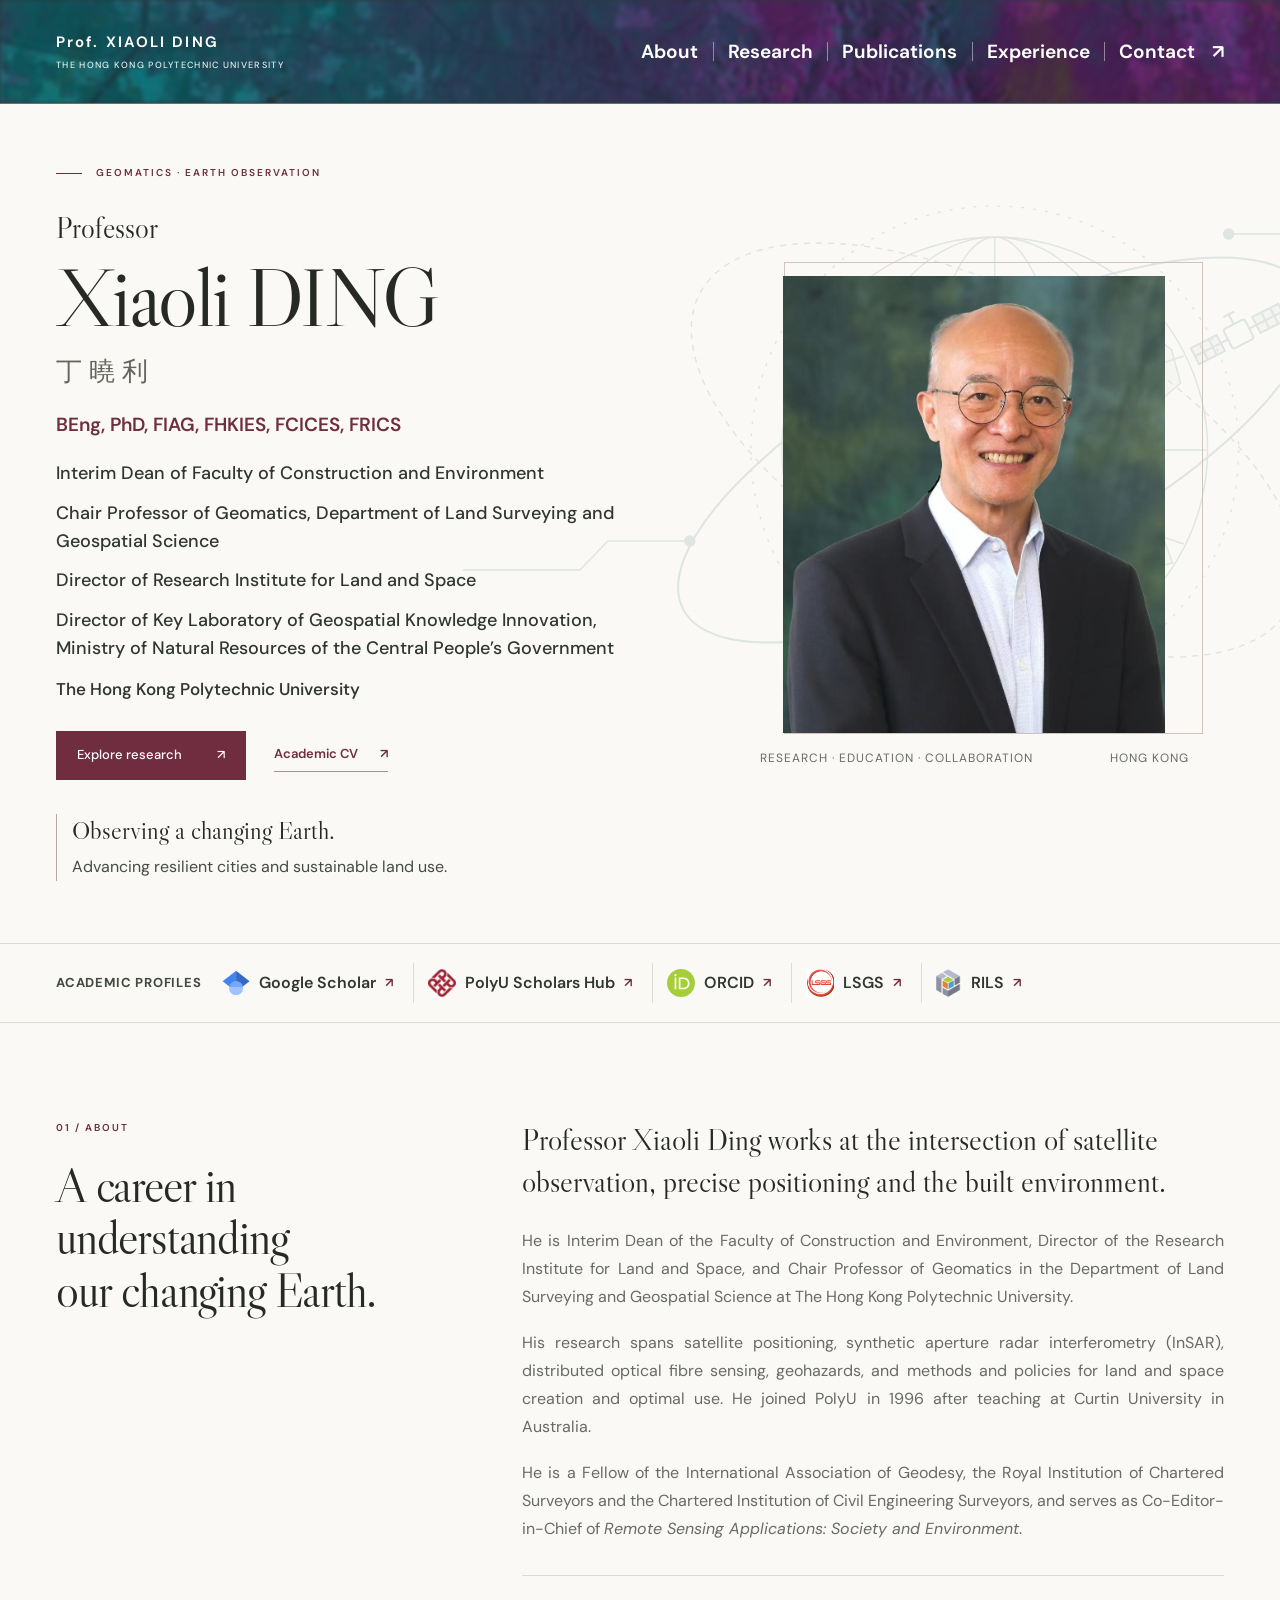
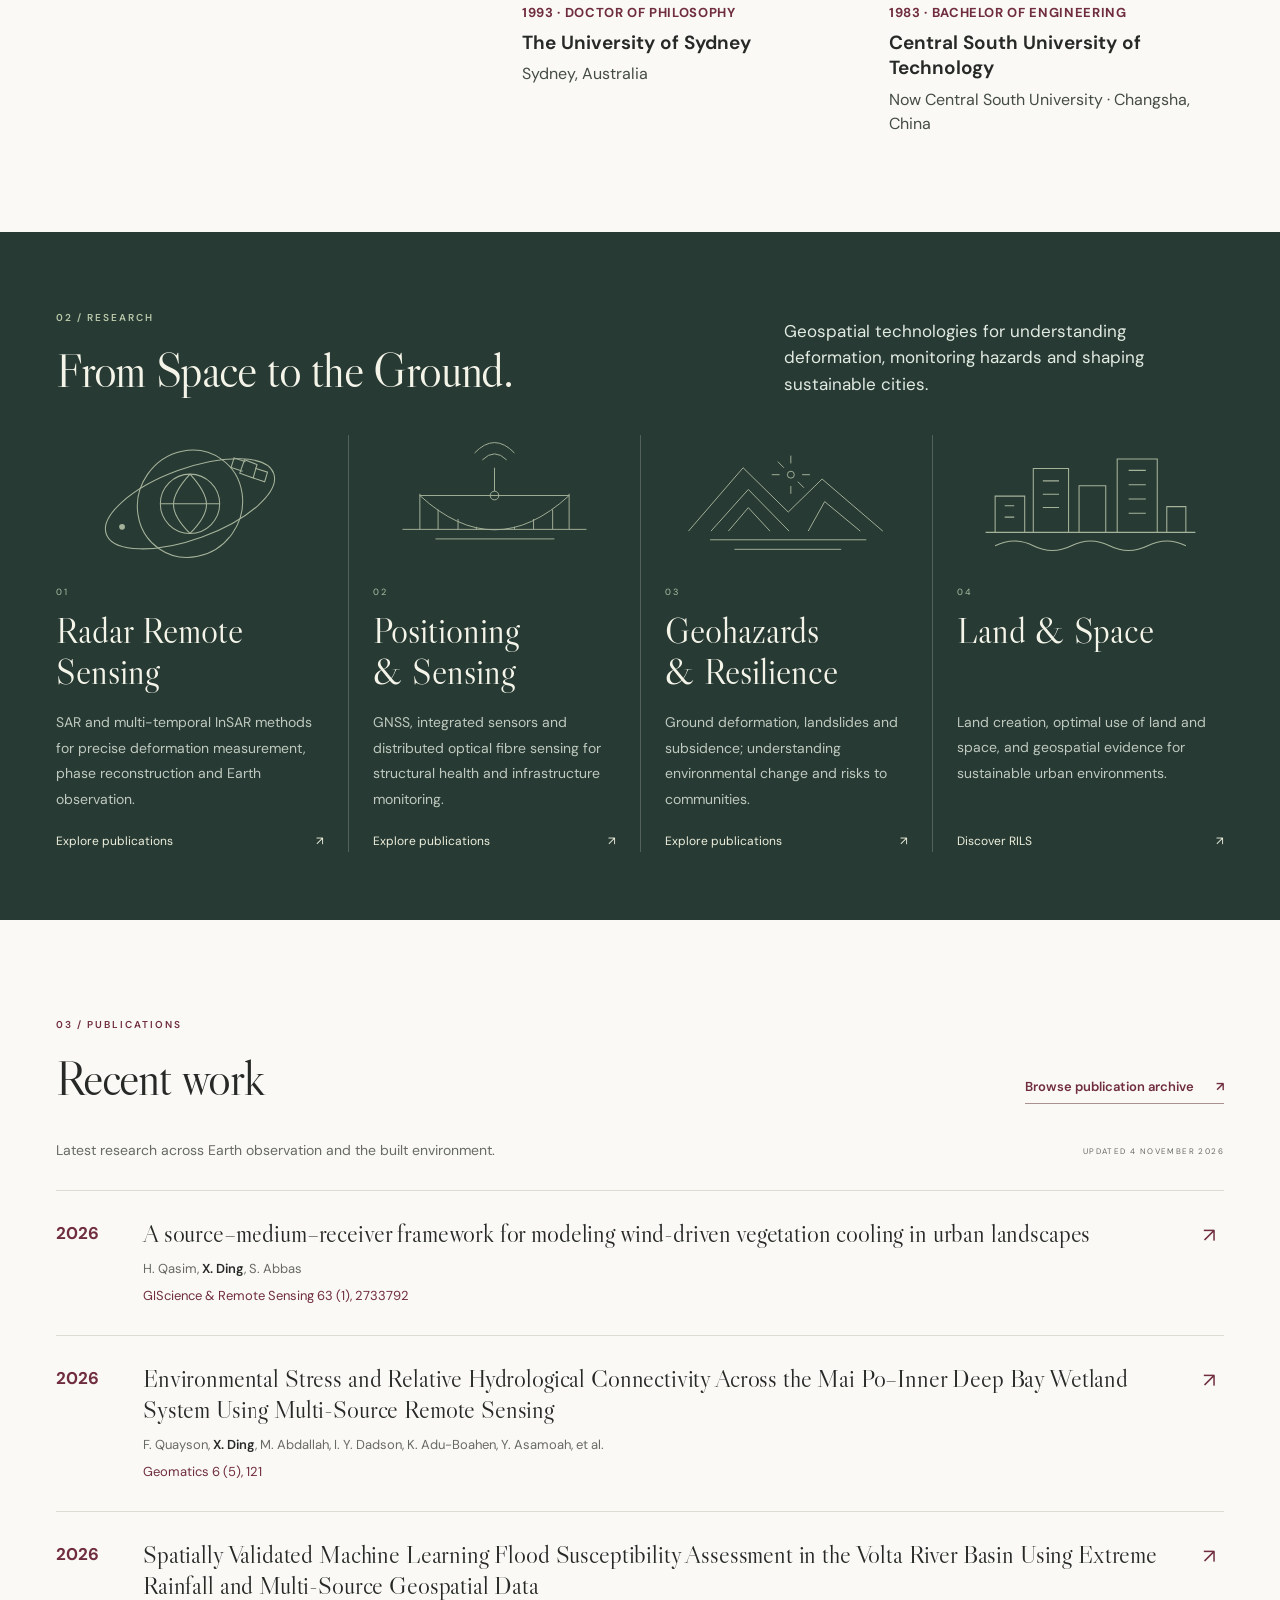
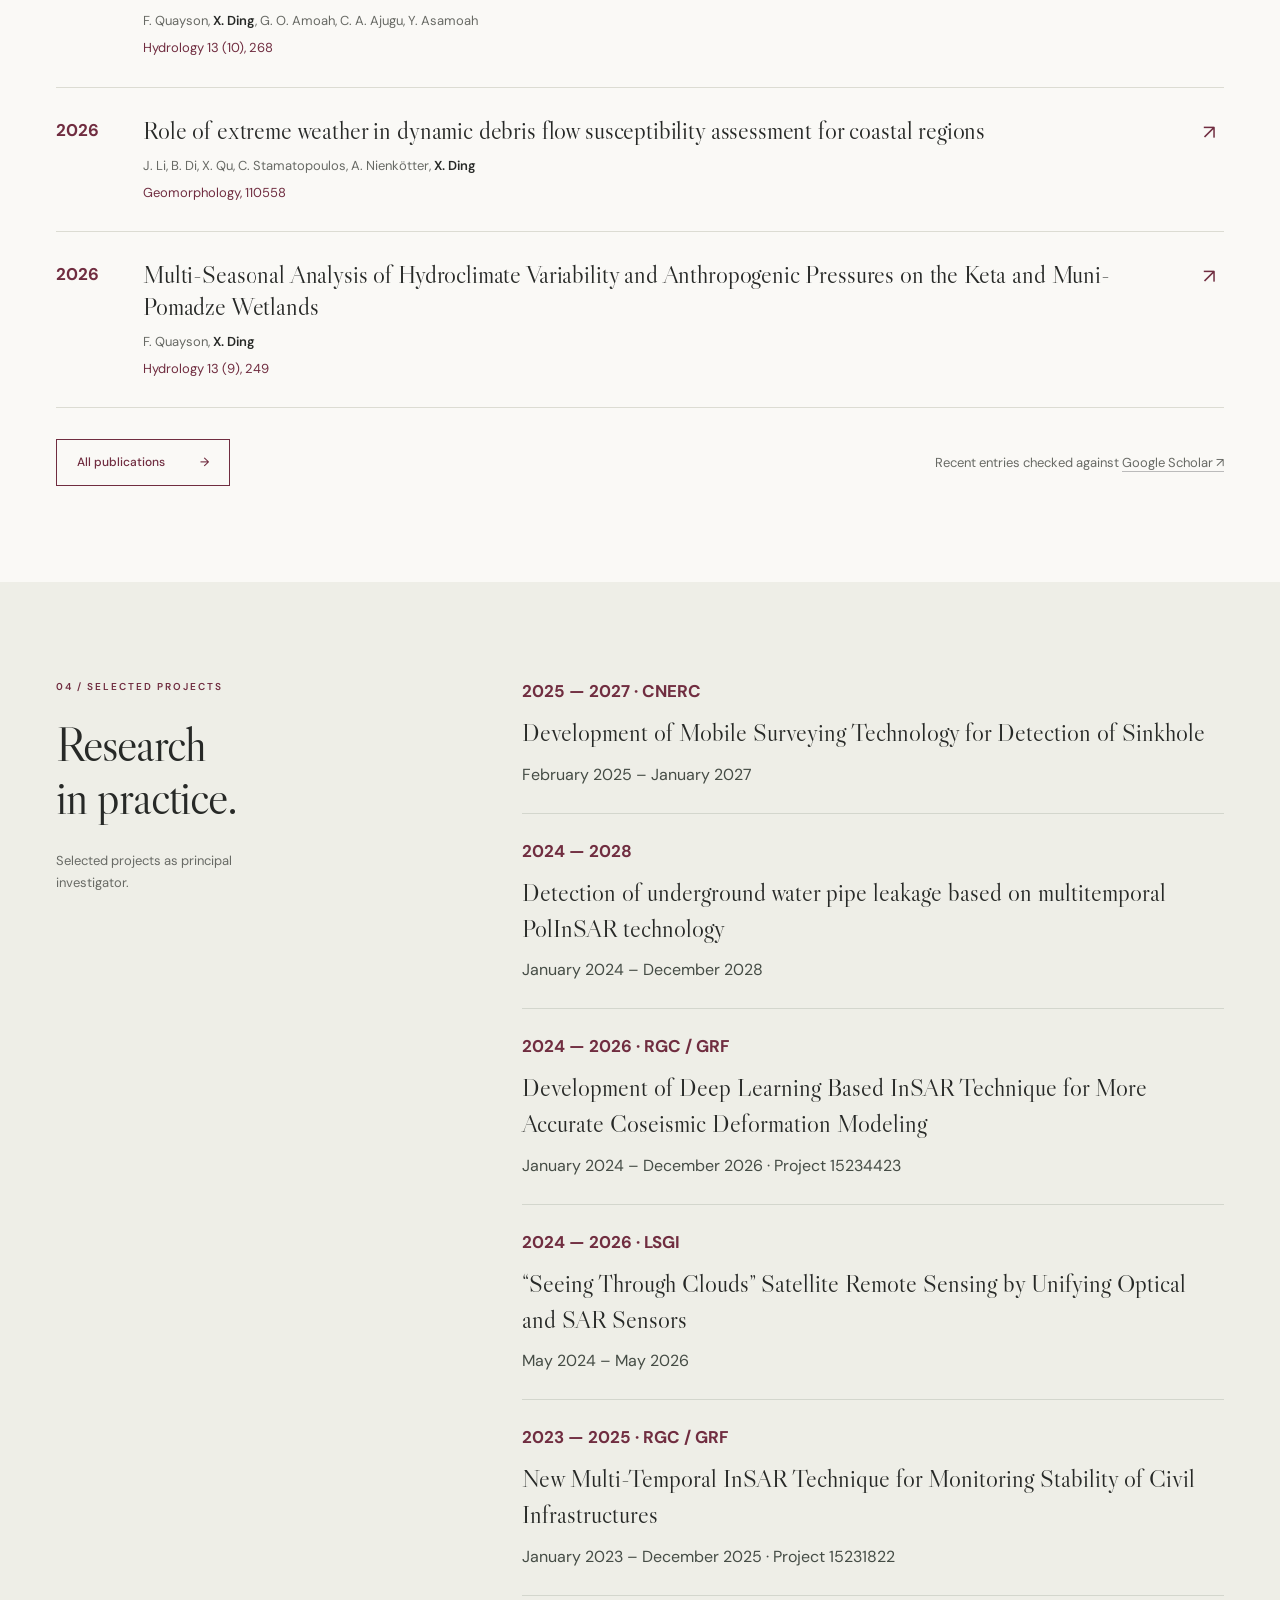
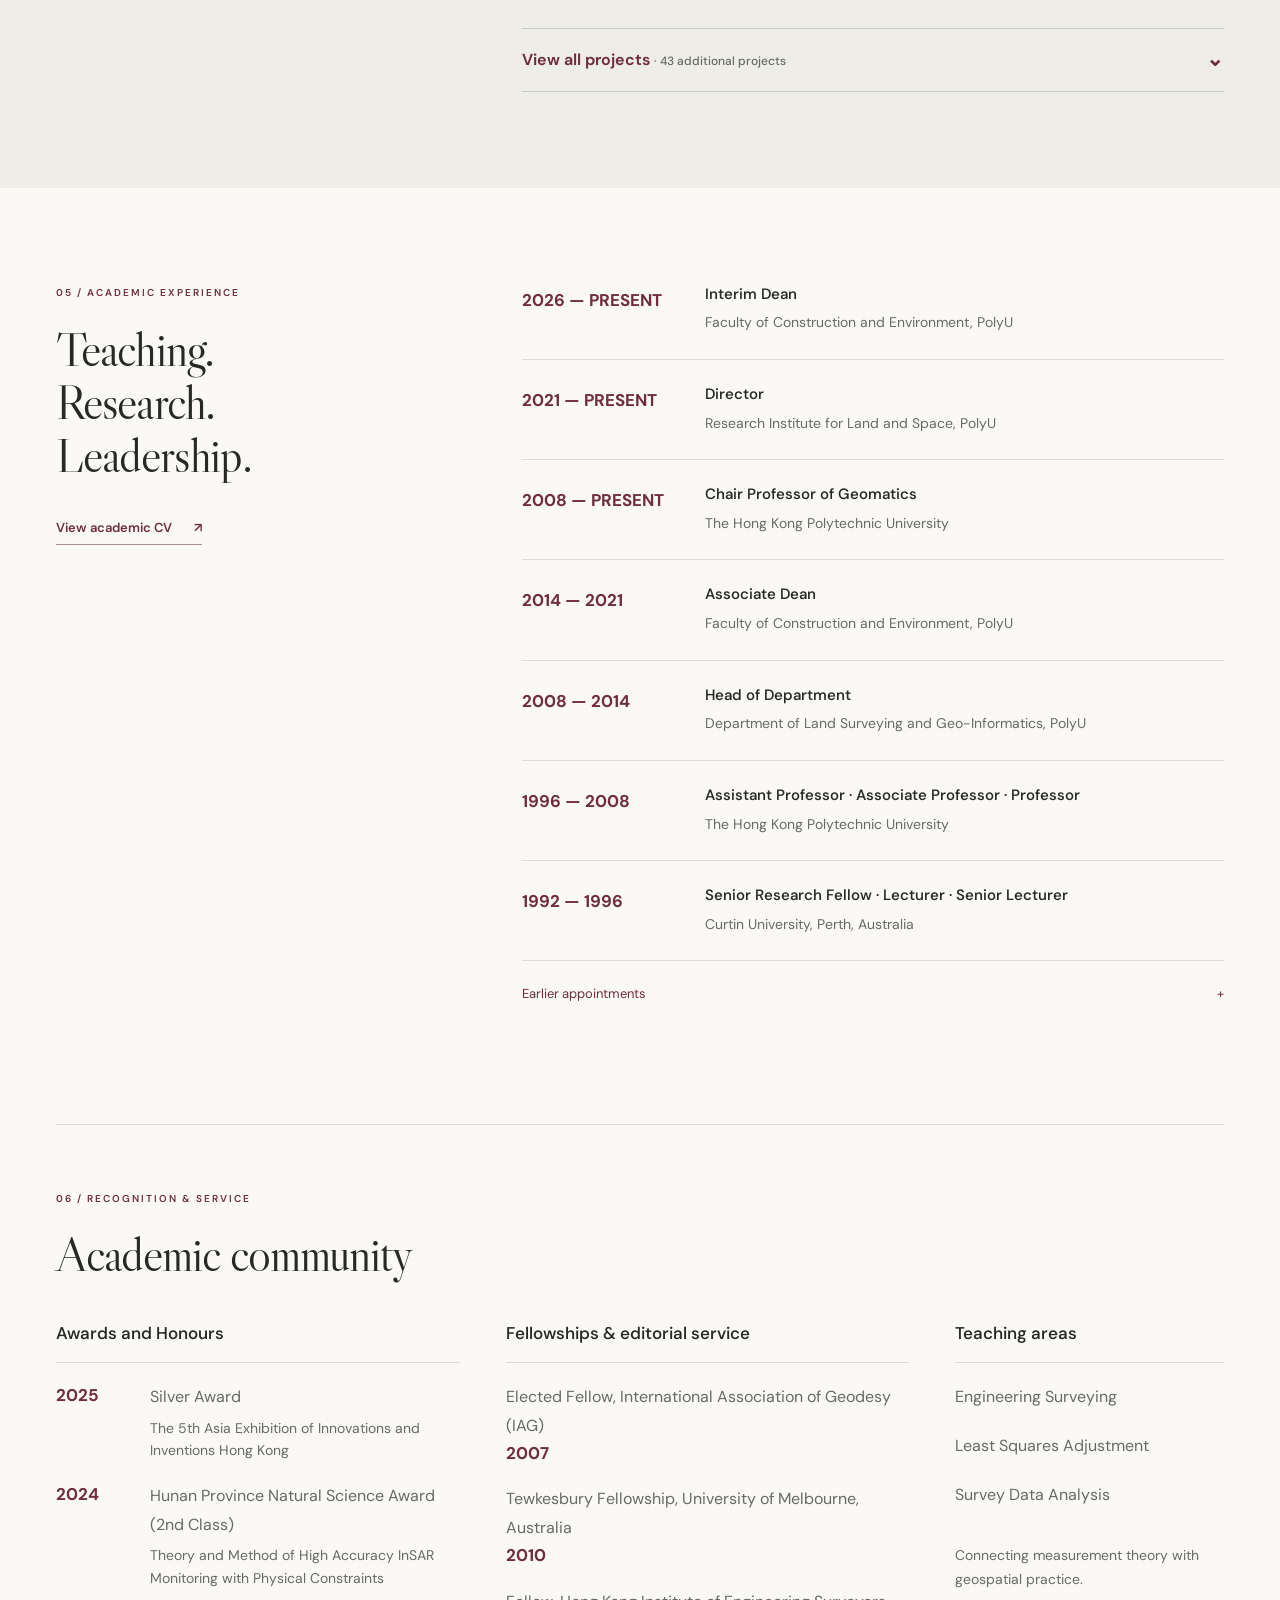
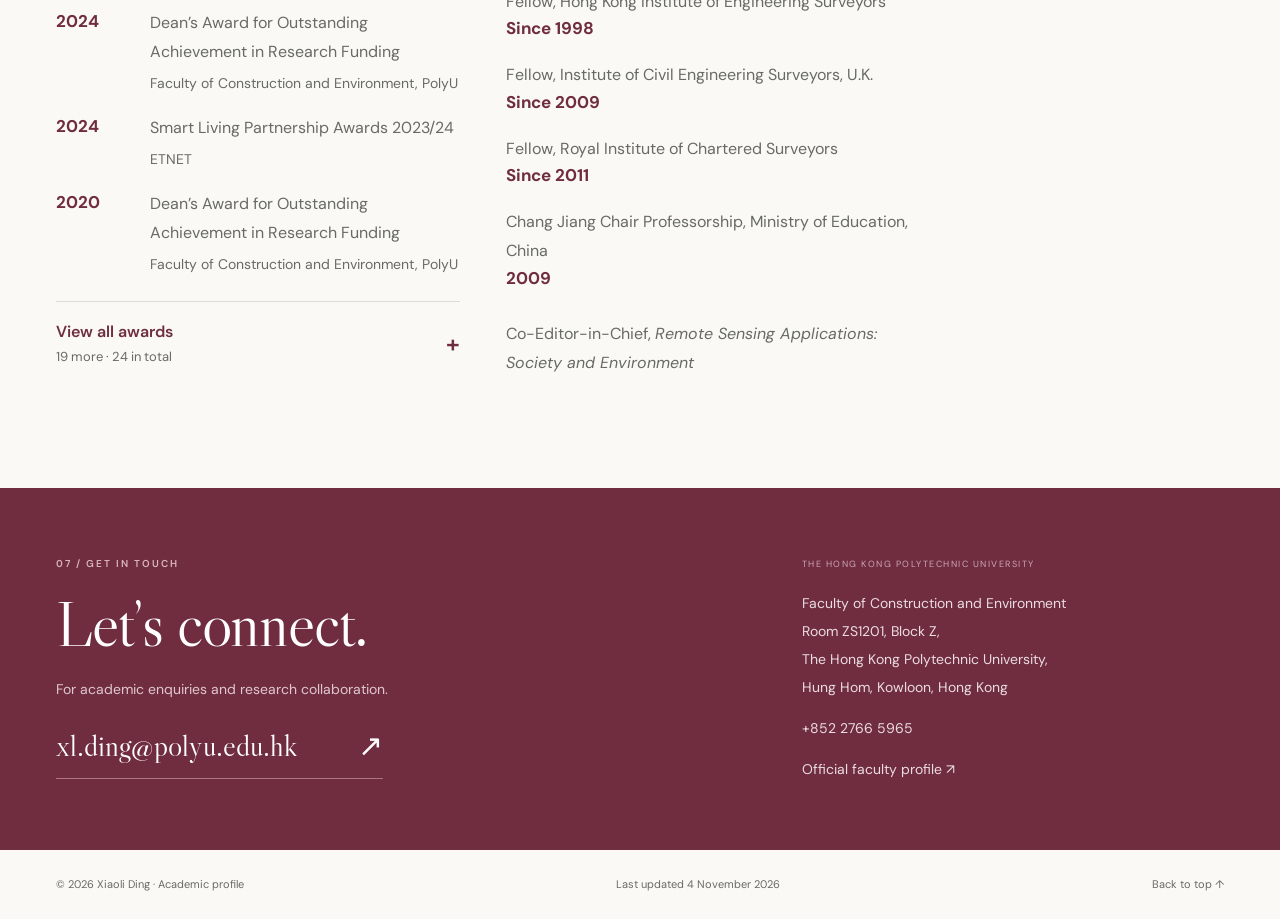
==== index.html @ fae0224b "Expand Professor title in homepage and Academic CV headings" ====
<!doctype html>
<html lang="en">
<head><meta charset="utf-8"><meta name="viewport" content="width=device-width,initial-scale=1"><meta name="theme-color" content="#702d40"><meta name="description" content="Professor Xiaoli Ding, Chair Professor of Geomatics at The Hong Kong Polytechnic University. Research in InSAR, GNSS, geohazards, and land and space."><title>Professor Xiaoli Ding | Geomatics · PolyU</title><link rel="icon" href="assets/favicon.svg" type="image/svg+xml"><link rel="stylesheet" href="styles.css?v=ff2ab59f04be"><script src="publications-data.js?v=57ed1a5712d6" defer></script><script src="app.js?v=8516279ea5c7" defer></script></head>
<body class="home-profile">
<a class="skip" href="#main">Skip to content</a>
<header class="header"><a class="identity" href="index.html" aria-label="Xiaoli Ding home"><span>Prof. XIAOLI DING<small>THE HONG KONG POLYTECHNIC UNIVERSITY</small></span></a><button class="menu-toggle" aria-label="Open navigation" aria-expanded="false" aria-controls="navigation">Menu <span>☰</span></button><nav id="navigation" aria-label="Main navigation"><a href="#about">About</a><a href="#research">Research</a><a href="publications.html">Publications</a><a href="#experience">Experience</a><a href="#contact" class="nav-contact">Contact <span>↗</span></a></nav></header>
<main id="main">
<section class="hero wrap" aria-labelledby="name"><div class="hero-copy"><div class="eyebrow"><span class="small-line"></span> GEOMATICS · EARTH OBSERVATION</div><h1 id="name"><span>Professor</span>Xiaoli DING<span class="chinese" lang="zh-Hant">丁曉利</span></h1><p class="hero-qualifications">BEng, PhD, FIAG, FHKIES, FCICES, FRICS</p><div class="hero-appointments"><p>Interim Dean of Faculty of Construction and Environment</p><p>Chair Professor of Geomatics, Department of Land Surveying and Geospatial Science</p><p>Director of Research Institute for Land and Space</p><p>Director of Key Laboratory of Geospatial Knowledge Innovation, Ministry of Natural Resources of the Central People’s Government</p></div><p class="hero-institution">The Hong Kong Polytechnic University</p><div class="hero-links"><a class="button primary" href="#research">Explore research <span>↗</span></a><a class="text-link" href="cv.html">Academic CV <span>↗</span></a></div><div class="hero-foot">Observing a changing Earth.<br><span>Advancing resilient cities and sustainable land use.</span></div></div><figure class="portrait"><img src="assets/xiaoli-ding.jpg" alt="Professor Xiaoli Ding" width="1040" height="1107" fetchpriority="high"><figcaption><span>RESEARCH · EDUCATION · COLLABORATION</span><span>HONG KONG</span></figcaption></figure></section>
<div class="profile-strip"><div class="wrap strip-inner"><span>Academic profiles</span><a href="https://scholar.google.com/citations?user=EL159QgAAAAJ&amp;hl=en" target="_blank" rel="noopener"><span class="official-mark" aria-hidden="true"><img src="assets/scholar-logo.ico" alt="" loading="lazy"></span><span class="profile-label">Google Scholar</span><span class="profile-arrow" aria-hidden="true">↗</span></a><a href="https://research.polyu.edu.hk/en/persons/xiaoli-ding/" target="_blank" rel="noopener"><span class="official-mark" aria-hidden="true"><img src="assets/polyu-logo.ico" alt="" loading="lazy"></span><span class="profile-label">PolyU Scholars Hub</span><span class="profile-arrow" aria-hidden="true">↗</span></a><a href="https://orcid.org/0000-0002-5733-3629" target="_blank" rel="noopener"><span class="official-mark" aria-hidden="true"><img src="assets/orcid-logo.svg" alt="" loading="lazy"></span><span class="profile-label">ORCID</span><span class="profile-arrow" aria-hidden="true">↗</span></a><a href="https://www.polyu.edu.hk/lsgs/people/academic-staff/prof-xiaoli-ding/" target="_blank" rel="noopener"><span class="official-mark lsgs-mark" aria-hidden="true"><img src="assets/lsgs-logo.png" alt="" loading="lazy"></span><span class="profile-label">LSGS</span><span class="profile-arrow" aria-hidden="true">↗</span></a><a href="https://www.polyu.edu.hk/rils/" target="_blank" rel="noopener"><span class="official-mark rils-mark" aria-hidden="true"><img src="assets/rils-logo.png" alt="" loading="lazy"></span><span class="profile-label">RILS</span><span class="profile-arrow" aria-hidden="true">↗</span></a></div></div>
<section id="about" class="section wrap split"><div class="section-title"><span class="eyebrow">01 / ABOUT</span><h2>A career in <br>understanding <br>our changing Earth.</h2></div><div class="section-body"><p class="lead">Professor Xiaoli Ding works at the intersection of satellite observation, precise positioning and the built environment.</p><p>He is Interim Dean of the Faculty of Construction and Environment, Director of the Research Institute for Land and Space, and Chair Professor of Geomatics in the Department of Land Surveying and Geospatial Science at The Hong Kong Polytechnic University.</p><p>His research spans satellite positioning, synthetic aperture radar interferometry (InSAR), distributed optical fibre sensing, geohazards, and methods and policies for land and space creation and optimal use. He joined PolyU in 1996 after teaching at Curtin University in Australia.</p><p>He is a Fellow of the International Association of Geodesy, the Royal Institution of Chartered Surveyors and the Chartered Institution of Civil Engineering Surveyors, and serves as Co-Editor-in-Chief of <em>Remote Sensing Applications: Society and Environment</em>.</p><div class="education"><div><span>1993 · DOCTOR OF PHILOSOPHY</span><h3>The University of Sydney</h3><p>Sydney, Australia</p></div><div><span>1983 · BACHELOR OF ENGINEERING</span><h3>Central South University of Technology</h3><p>Now Central South University · Changsha, China</p></div></div></div></section>
<section id="research" class="research"><div class="wrap"><div class="section-heading"><div><span class="eyebrow">02 / RESEARCH</span><h2>From Space to the Ground.</h2></div><p>Geospatial technologies for understanding deformation, <br>monitoring hazards and shaping sustainable cities.</p></div><div class="research-grid"><article><div class="research-visual" aria-hidden="true"><svg viewBox="0 0 280 130"><g fill="none" stroke="currentColor"><ellipse cx="140" cy="70" rx="93" ry="37" transform="rotate(-20 140 70)"/><ellipse cx="140" cy="70" rx="54" ry="57" transform="rotate(35 140 70)"/><circle cx="140" cy="70" r="31"/><path d="M109 70h62M140 39c-23 25-23 39 0 62M140 39c23 25 23 39 0 62"/><path d="M197 24l13 5-4 14-14-5zM198 26l-12-4-3 10 12 4M208 33l13 4-3 10-12-4"/></g><circle cx="69" cy="94" r="3" fill="currentColor"/></svg></div><span class="research-number">01</span><h3>Radar Remote Sensing</h3><p>SAR and multi-temporal InSAR methods for precise deformation measurement, phase reconstruction and Earth observation.</p><a href="publications.html?q=InSAR">Explore publications <span>↗</span></a></article><article><div class="research-visual" aria-hidden="true"><svg viewBox="0 0 280 130"><g fill="none" stroke="currentColor"><path d="M34 100h212M54 100V59M226 100V59M54 61q86 79 172 0M54 61h172M75 77v23M98 88v12M119 97v3M163 97v3M185 88v12M207 77v23M140 29v27M126 20q14-14 28 0M117 12q23-24 46 0"/><circle cx="140" cy="61" r="5"/><path d="M72 111h137"/></g></svg></div><span class="research-number">02</span><h3>Positioning & Sensing</h3><p>GNSS, integrated sensors and distributed optical fibre sensing for structural health and infrastructure monitoring.</p><a href="publications.html?q=GNSS">Explore publications <span>↗</span></a></article><article><div class="research-visual" aria-hidden="true"><svg viewBox="0 0 280 130"><g fill="none" stroke="currentColor"><path d="M27 102l63-73 52 51 39-38 70 60M53 102l43-48 47 48M165 102l19-34 41 34M73 102l23-27 25 27M52 112h180M80 123h123"/><circle cx="145" cy="37" r="4"/><path d="M145 24v-9M158 37h9M145 50v9M132 37h-9M137 29l-7-7M153 45l7 7"/></g></svg></div><span class="research-number">03</span><h3>Geohazards & Resilience</h3><p>Ground deformation, landslides and subsidence; understanding environmental change and risks to communities.</p><a href="publications.html?q=landslide">Explore publications <span>↗</span></a></article><article><div class="research-visual" aria-hidden="true"><svg viewBox="0 0 280 130"><g fill="none" stroke="currentColor"><path d="M40 100V62h31v38M80 100V33h37v67M128 100V51h28v49M168 100V23h42v77M220 100V73h20v27M30 100h220M50 72h10M50 84h10M90 46h17M90 60h17M90 74h17M180 35h18M180 50h18M180 65h18M180 80h18M40 114q20-10 40 0t40 0t40 0t40 0t40 0"/></g></svg></div><span class="research-number">04</span><h3>Land & Space</h3><p>Land creation, optimal use of land and space, and geospatial evidence for sustainable urban environments.</p><a href="https://www.polyu.edu.hk/rils/" target="_blank" rel="noopener">Discover RILS <span>↗</span></a></article></div></div></section>
<section id="publications" class="section wrap"><div class="section-heading"><div><span class="eyebrow">03 / PUBLICATIONS</span><h2>Recent work</h2></div><a class="text-link" href="publications.html">Browse publication archive <span>↗</span></a></div><div class="publication-intro"><p>Latest research across Earth observation and the built environment.</p><span>UPDATED 4 NOVEMBER 2026</span></div><div id="recent-publications" class="publication-list"></div><noscript><p><a href="publications.html">Open the publication archive</a> or <a href="https://scholar.google.com/citations?user=EL159QgAAAAJ&amp;sortby=pubdate">view recent work on Google Scholar</a>.</p></noscript><div class="pub-bottom"><a class="button outline" href="publications.html">All publications <span>→</span></a><p>Recent entries checked against <a href="https://scholar.google.com/citations?user=EL159QgAAAAJ&amp;sortby=pubdate" target="_blank" rel="noopener">Google Scholar ↗</a></p></div></section>
<section id="projects" class="project-section"><div class="wrap section split"><div class="section-title"><span class="eyebrow">04 / SELECTED PROJECTS</span><h2>Research <br>in practice.</h2><p>Selected projects as principal investigator.</p></div><div class="project-list"><article><span>2025 — 2027 · CNERC</span><h3>Development of Mobile Surveying Technology for Detection of Sinkhole</h3><p>February 2025 – January 2027</p></article><article><span>2024 — 2028</span><h3>Detection of underground water pipe leakage based on multitemporal PolInSAR technology</h3><p>January 2024 – December 2028</p></article><article><span>2024 — 2026 · RGC / GRF</span><h3>Development of Deep Learning Based InSAR Technique for More Accurate Coseismic Deformation Modeling</h3><p>January 2024 – December 2026 · Project 15234423</p></article><article><span>2024 — 2026 · LSGI</span><h3>“Seeing Through Clouds” Satellite Remote Sensing by Unifying Optical and SAR Sensors</h3><p>May 2024 – May 2026</p></article><article><span>2023 — 2025 · RGC / GRF</span><h3>New Multi-Temporal InSAR Technique for Monitoring Stability of Civil Infrastructures</h3><p>January 2023 – December 2025 · Project 15231822</p></article><details class="project-archive"><summary><span>View all projects <small>· 43 additional projects</small></span><span class="project-chevron" aria-hidden="true">⌄</span></summary><p>Together with the five featured projects above, this archive lists the 48 projects recorded in Professor Ding’s CV as principal investigator.</p><ul><li><span class="project-date">2022–2023</span><span>Distributed Fiber Optic Sensing System</span></li>
<li><span class="project-date">2021–2022</span><span>Mobile Mapping System</span></li>
<li><span class="project-date">2020–2022</span><span>Development of Ground-Based Radar Remote Sensing Techniques for Long-Term Monitoring of Fast Deformation over Extended Areas</span></li>
<li><span class="project-date">2020–2022</span><span>Development of Integrated InSAR and Mobile Surveying Technologies for Monitoring Land Subsidence</span></li>
<li><span class="project-date">2019–2021</span><span>Development of Ground-Based Radar Remote Sensing Techniques for Long-Term Monitoring of Fast Deformation over Extended Areas</span></li>
<li><span class="project-date">2019–2021</span><span>Landslide Monitoring with Intersecting Tomographic Synthetic Aperture Radar</span></li>
<li><span class="project-date">2018–2021</span><span>Development of a Strategic Focus Area (SFA) in Utility System Research</span></li>
<li><span class="project-date">2018–2020</span><span>Territory Wide Ground Deformation Monitoring in Hong Kong for Geohazards Studies</span></li>
<li><span class="project-date">2016–2017</span><span>Multi-form geological disaster monitoring over city using MT-InSAR technique</span></li>
<li><span class="project-date">2015–2017</span><span>Merging Satellite and Ground-Based Radar Remote Sensing for Monitoring Deformation of Urban Structures</span></li>
<li><span class="project-date">2015–2016</span><span>Development of a Hong Kong Indoor Positioning Infrastructure Based on GPS Technologies</span></li>
<li><span class="project-date">2014–2017</span><span>多时相InSAR电离层探测和延迟改正的理论与方法研究</span></li>
<li><span class="project-date">2014–2015</span><span>面向地理国情服务的资源开发地表沉降监测</span></li>
<li><span class="project-date">2013–2015</span><span>Conceptual Investigation of Train Carrying InSAR for Railway Slope and Tunnel Stability Monitoring</span></li>
<li><span class="project-date">2011–2014</span><span>Mountain Glacier Mass Balance Around the Qinghai-Tibetan Plateau from SAR Interferometry and Satellite Altimetry</span></li>
<li><span class="project-date">2010–2013</span><span>High Resolution Mapping of Ionospheric TEC Anomalies Associated with Earthquakes with SAR Measurements</span></li>
<li><span class="project-date">2009–2011</span><span>Urban Geohazards Monitoring with Space Borne Radar Remote Sensing Technologies</span></li>
<li><span class="project-date">2008–2010</span><span>Construction Layout Production and Evaluation using Surveying Technology</span></li>
<li><span class="project-date">2007–2009</span><span>Development of Cross-Platform and Cross-Orbit Corner Reflector SAR Interferometry</span></li>
<li><span class="project-date">2007</span><span>Acquisition of Gamma InSAR Remote Sensing Software Suite</span></li>
<li><span class="project-date">2006–2008</span><span>Integrated Space Geodetic Technologies for Monitoring Ground Deformation</span></li>
<li><span class="project-date">2005–2007</span><span>Geodetic Study of Vertical Ground Motions in HK and Coastal Areas of Mainland China</span></li>
<li><span class="project-date">2005–2007</span><span>Study of Xi’An City Subsidence with InSAR Technology</span></li>
<li><span class="project-date">2005–2007</span><span>Application of Multi-Antenna GPS to Monitoring of Roadside Slopes</span></li>
<li><span class="project-date">2004–2006</span><span>Study of Multipath Signals of GPS in Ultra-Precise Kinematic GPS Positioning</span></li>
<li><span class="project-date">2003–2005</span><span>Final Stage Development of Multi-Antenna GPS Technology</span></li>
<li><span class="project-date">2002–2005</span><span>Atmospheric Effects on Interferometric Synthetic Aperture Radar (InSAR) Measurements in HK and Southern China</span></li>
<li><span class="project-date">2002–2004</span><span>GPS and GIS for Urban Hazards Mitigation</span></li>
<li><span class="project-date">2002–2004</span><span>Study of Geodynamic Problems in the Asia-Pacific Region</span></li>
<li><span class="project-date">2002–2004</span><span>Development of Long Gauge Length Fibre Optic Sensors for Monitoring Landslides</span></li>
<li><span class="project-date">2000–2003</span><span>Cooperative Research Centre (CRC) for Ground Engineering and Technology (C-GET)</span></li>
<li><span class="project-date">2000–2002</span><span>Geodetic Study of Sea Level Change and Land Subsidence and their Environmental Impacts in HK and Southeastern Coastal Areas of China</span></li>
<li><span class="project-date">2000–2002</span><span>Study of Ground Subsidence in HK Based on InSAR Technology and Advanced Numerical Methods</span></li>
<li><span class="project-date">1999–2001</span><span>Landslide Modelling Using Data of Slope Deformation Monitoring</span></li>
<li><span class="project-date">1999–2001</span><span>Facility for Advanced InSAR Research</span></li>
<li><span class="project-date">1999–2001</span><span>Imaging Sensors Aided Navigation in High-rise Urban Areas</span></li>
<li><span class="project-date">1999–2000</span><span>Integrated Technique for Improving Safety and Efficiency of Marine Navigation</span></li>
<li><span class="project-date">1998–2000</span><span>High Precision Automatic Measurement of Natural and Cut Slope Deformations to Prevent Disasters</span></li>
<li><span class="project-date">1997–1998</span><span>Application of GPS for Pit slope Monitoring</span></li>
<li><span class="project-date">1997–1998</span><span>Study of QC Methods for Kinematic/Dynamic Surveys</span></li>
<li><span class="project-date">1995–1996</span><span>Generalised Deformation Models of Open Pit Walls</span></li>
<li><span class="project-date">1994–1997</span><span>Integrated Monitoring Systems for Open Pit Wall Deformation</span></li>
<li><span class="project-date">1994–1995</span><span>Geodetic Networks in the GPS Age</span></li></ul></details></div></div></section>
<section id="experience" class="section wrap split"><div class="section-title"><span class="eyebrow">05 / ACADEMIC EXPERIENCE</span><h2>Teaching. <br>Research. <br>Leadership.</h2><a class="text-link" href="cv.html">View academic CV <span>↗</span></a></div><div class="timeline"><article><time>2026 — PRESENT</time><div><h3>Interim Dean</h3><p>Faculty of Construction and Environment, PolyU</p></div></article><article><time>2021 — PRESENT</time><div><h3>Director</h3><p>Research Institute for Land and Space, PolyU</p></div></article><article><time>2008 — PRESENT</time><div><h3>Chair Professor of Geomatics</h3><p>The Hong Kong Polytechnic University</p></div></article><article><time>2014 — 2021</time><div><h3>Associate Dean</h3><p>Faculty of Construction and Environment, PolyU</p></div></article><article><time>2008 — 2014</time><div><h3>Head of Department</h3><p>Department of Land Surveying and Geo-Informatics, PolyU</p></div></article><article><time>1996 — 2008</time><div><h3>Assistant Professor · Associate Professor · Professor</h3><p>The Hong Kong Polytechnic University</p></div></article><article><time>1992 — 1996</time><div><h3>Senior Research Fellow · Lecturer · Senior Lecturer</h3><p>Curtin University, Perth, Australia</p></div></article><details><summary>Earlier appointments <span>+</span></summary><article><time>1986 — 1988</time><div><h3>Visiting Scholar</h3><p>The University of Sydney, Australia</p></div></article><article><time>1983 — 1986</time><div><h3>Assistant Lecturer</h3><p>Northeast University of Technology, Shenyang, China</p></div></article></details></div></section>
<section class="service-section wrap"><div><span class="eyebrow">06 / RECOGNITION & SERVICE</span><h2>Academic community</h2></div><div class="service-grid"><article class="awards-panel"><h3>Awards and Honours</h3><ul class="plain-list awards-list"><li><span>2025</span><div>Silver Award<small>The 5th Asia Exhibition of Innovations and Inventions Hong Kong</small></div></li><li><span>2024</span><div>Hunan Province Natural Science Award (2nd Class)<small>Theory and Method of High Accuracy InSAR Monitoring with Physical Constraints</small></div></li><li><span>2024</span><div>Dean’s Award for Outstanding Achievement in Research Funding<small>Faculty of Construction and Environment, PolyU</small></div></li><li><span>2024</span><div>Smart Living Partnership Awards 2023/24<small>ETNET</small></div></li><li><span>2020</span><div>Dean’s Award for Outstanding Achievement in Research Funding<small>Faculty of Construction and Environment, PolyU</small></div></li></ul><details class="awards-archive"><summary><span>View all awards <small>19 more · 24 in total</small></span><span class="awards-toggle" aria-hidden="true">+</span></summary><ul class="plain-list awards-list"><li><span>2019</span><div>State Technological Progress Award (2nd Class)<small>State Council of China</small></div></li><li><span>2018</span><div>Hong Kong Smart City Awards (Smart Mobility)<small>Smart City Summit cum Awards 2018 · ETNET</small></div></li><li><span>2018</span><div>Hong Kong Smart City Awards (Smart Environment)<small>Smart City Summit cum Awards 2018 · ETNET</small></div></li><li><span>2017</span><div>Hunan Province Science and Technology Progress Award (1st Class)<small>Hunan Provincial Government, China</small></div></li><li><span>2017</span><div>Faculty Awards for Excellent Performance/Achievement (Team Teaching)<small>Faculty of Construction and Environment, The Hong Kong Polytechnic University</small></div></li><li><span>2017</span><div>Distinguished Knowledge Transfer Awards (Research Excellence Merit Award)<small>The Hong Kong Polytechnic University</small></div></li><li><span>2015</span><div>Dean’s Award for Outstanding Performance in Teaching<small>Faculty of Construction and Environment, The Hong Kong Polytechnic University</small></div></li><li><span>2015</span><div>Dean’s Award for Outstanding Achievement in Research Funding<small>Faculty of Construction and Environment, The Hong Kong Polytechnic University</small></div></li><li><span>2013</span><div>Natural Science Award (1st Class)<small>Ministry of Education of China, Chinese Central Government</small></div></li><li><span>2013</span><div>National Surveying and Mapping Science and Technology Award (1st Class)<small>State Administration of Surveying, Mapping and Geoinformation, Chinese Central Government</small></div></li><li><span>2012</span><div>Provincial Scientific and Technological Award (1st Class)<small>Shangxi Provincial Government, China</small></div></li><li><span>2009</span><div>Innovation Award (Silver Medal)<small>Brussels Innova Fair</small></div></li><li><span>2008</span><div>Dean’s Award for Outstanding Achievement in Technology Transfer<small>Faculty of Construction and Land Use, The Hong Kong Polytechnic University</small></div></li><li><span>2008</span><div>Dean’s Award for Outstanding Achievement in Research Funding<small>Faculty of Construction and Land Use, The Hong Kong Polytechnic University</small></div></li><li><span>2007</span><div>Award for Departmental Best Teacher<small>Department of Land Surveying and Geo-Informatics, The Hong Kong Polytechnic University</small></div></li><li><span>2007</span><div>Award for Departmental Best Researcher<small>Department of Land Surveying and Geo-Informatics, The Hong Kong Polytechnic University</small></div></li><li><span>2005</span><div>National Surveying and Mapping Science and Technology Award (2nd Class)<small>State Administration of Surveying, Mapping and Geoinformation, Chinese Central Government</small></div></li><li><span>2003</span><div>Outstanding Performance and Achievement in Research and Scholarly Activities<small>Faculty of Construction and Land Use, The Hong Kong Polytechnic University</small></div></li><li><span>1989 – 1992</span><div>Postgraduate Research Awards<small>University of Sydney, Australia</small></div></li></ul></details></article><article><h3>Fellowships &amp; editorial service</h3><ul class="plain-list compact recognition-list"><li>Elected Fellow, International Association of Geodesy (IAG) <small>2007</small></li><li>Tewkesbury Fellowship, University of Melbourne, Australia <small>2010</small></li><li>Fellow, Hong Kong Institute of Engineering Surveyors <small>Since 1998</small></li><li>Fellow, Institute of Civil Engineering Surveyors, U.K. <small>Since 2009</small></li><li>Fellow, Royal Institute of Chartered Surveyors <small>Since 2011</small></li><li>Chang Jiang Chair Professorship, Ministry of Education, China <small>2009</small></li></ul><ul class="plain-list compact"><li>Co-Editor-in-Chief, <em>Remote Sensing Applications: Society and Environment</em></li></ul></article><article><h3>Teaching areas</h3><ul class="plain-list compact"><li>Engineering Surveying</li><li>Least Squares Adjustment</li><li>Survey Data Analysis</li></ul><p class="small-note">Connecting measurement theory with geospatial practice.</p></article></div></section>
<section id="contact" class="contact"><div class="wrap contact-inner"><div><span class="eyebrow">07 / GET IN TOUCH</span><h2>Let’s connect.</h2><p>For academic enquiries and research collaboration.</p><a class="contact-email" href="mailto:xl.ding@polyu.edu.hk">xl.ding@polyu.edu.hk <span>↗</span></a></div><address><span>THE HONG KONG POLYTECHNIC UNIVERSITY</span>Faculty of Construction and Environment<br>Room ZS1201, Block Z,<br>The Hong Kong Polytechnic University,<br>Hung Hom, Kowloon, Hong Kong<a href="tel:+85227665965">+852 2766 5965</a><a href="https://www.polyu.edu.hk/fce/about-fce/faculty-structure/people/prof-xiaoli-ding/?sc_lang=en" target="_blank" rel="noopener">Official faculty profile ↗</a></address></div></section>
</main><footer class="wrap footer"><span>© 2026 Xiaoli Ding · Academic profile</span><span>Last updated 4 November 2026</span><a href="#main">Back to top ↑</a></footer>
</body></html>
---- styles.css ----
@import url('https://fonts.googleapis.com/css2?family=DM+Sans:wght@400;450;500;550;600;650;700&family=Libre+Caslon+Display&display=swap');
:root{--paper:#faf9f6;--ink:#272927;--muted:#686a65;--wine:#702d40;--line:#dcdcd3;--sage:#e9ede5;--serif:'Libre Caslon Display',Georgia,'Times New Roman',serif;--sans:'DM Sans',Arial,sans-serif}*{box-sizing:border-box}html{scroll-behavior:smooth;scroll-padding-top:105px}body{margin:0;color:var(--ink);background:var(--paper);font:15px/1.75 var(--sans)}a{color:inherit;text-decoration:none}a,button,input,select{touch-action:manipulation}a:hover{color:var(--wine)}button,input,select{font:inherit}button,a,input,select,summary{-webkit-tap-highlight-color:transparent}a:focus-visible,button:focus-visible,summary:focus-visible,input:focus-visible,select:focus-visible{outline:3px solid #b18e46;outline-offset:5px}button{cursor:pointer}img{display:block;max-width:100%}h1,h2,h3,p,figure{margin:0}h1,h2{font-family:var(--serif);font-weight:400;line-height:1.1}h2{font-size:48px;letter-spacing:-1.2px}h3{font-weight:550;line-height:1.45}p{color:var(--muted)}.wrap{max-width:1200px;width:calc(100% - 112px);margin:auto}.skip{position:fixed;top:-100px;left:16px;z-index:1000;padding:10px 20px;background:white}.skip:focus{top:10px}.header{height:104px;display:flex;align-items:center;justify-content:space-between;padding:0 56px;border-bottom:1px solid var(--line);background:rgba(250,249,246,.97);position:sticky;top:0;z-index:30;gap:25px}.identity{display:flex;align-items:center;gap:16px;font-size:15px;font-weight:650;letter-spacing:2.1px;line-height:1.4}.identity small{display:block;font-size:8px;font-weight:500;letter-spacing:1.3px;margin-top:6px}.monogram{position:relative;display:block;font-family:var(--serif);font-size:36px;letter-spacing:-4px;color:var(--wine);padding-right:10px;line-height:1}.monogram span{position:absolute;right:0;top:-6px;font-size:15px;letter-spacing:0}.header nav{display:flex;align-items:center;gap:30px;font-size:12px;font-weight:500}.header nav a{position:relative}.header nav a:after{content:'';position:absolute;left:0;bottom:-8px;width:0;height:1px;background:var(--wine);transition:width .2s}.header nav a:hover:after{width:100%}.nav-contact{border-left:1px solid var(--line);padding-left:26px}.nav-contact span{margin-left:12px}.menu-toggle{display:none}.hero{padding-top:60px;padding-bottom:62px;display:grid;grid-template-columns:1.22fr 1fr;gap:60px;align-items:center}.eyebrow{font-size:10px;font-weight:600;letter-spacing:2px;color:var(--wine);display:block}.small-line{display:inline-block;vertical-align:middle;background:var(--wine);width:26px;height:1px;margin-right:10px}.hero h1{font-size:83px;margin-top:31px;letter-spacing:-2.6px}.hero h1>span:first-child{font-size:29px;letter-spacing:0;display:block;margin-bottom:7px}.hero h1 .chinese{font-family:serif;display:block;font-size:26px;letter-spacing:7px;margin:15px 0 24px;color:#65645e}.hero-position{font-size:19px;font-weight:500;color:var(--wine);margin-bottom:9px}.hero-roles{font-size:13px;line-height:1.85;color:#464943}.hero-institution{font-size:12px;margin-top:8px}.hero-links{display:flex;gap:28px;align-items:center;margin-top:26px}.button{display:inline-flex;align-items:center;gap:35px;padding:12px 20px;font-size:12px;font-weight:500;border:1px solid var(--wine);transition:background .2s,color .2s}.primary{color:#fff;background:var(--wine)}.primary:hover{background:#4c1e2b;color:#fff}.text-link{display:inline-flex;align-items:center;gap:22px;font-size:12px;font-weight:600;border-bottom:1px solid #aa918f;padding:5px 0;color:var(--wine)}.hero-foot{margin-top:34px;padding-left:15px;border-left:1px solid #baa8a7;color:var(--ink);font-family:var(--serif);font-size:20px;line-height:1.4}.hero-foot span{color:var(--muted);font-family:var(--sans);font-size:11px}.portrait{position:relative;width:86%;justify-self:center}.portrait:before{content:'';position:absolute;inset:-14px -14px 35px 24px;border:1px solid #cec5bb;z-index:-1}.portrait img {
  width: 89%;
  height: auto;
  aspect-ratio: 925.6 / 1107;
  object-fit: cover;
  object-position: 27.2727% center;
  margin-inline: auto;
  background: #e4e3df;
}.portrait figcaption{display:flex;flex-wrap:wrap;justify-content:space-between;gap:5px 10px;font-size:12px;letter-spacing:1px;padding:15px 0 0;color:var(--muted)}.profile-strip{border-top:1px solid var(--line);border-bottom:1px solid var(--line)}.strip-inner{display:flex;align-items:center;justify-content:space-between;gap:24px;min-height:78px}.strip-inner>span{text-transform:uppercase;font-size:9px;letter-spacing:1.5px;color:var(--muted)}.strip-inner a{font-size:11px}.strip-inner a span{margin-left:18px;color:var(--wine)}.section{padding-top:96px;padding-bottom:96px}.split{display:grid;grid-template-columns:1fr 1.8fr;gap:76px}.section-title h2{margin-top:22px}.section-title>p{font-size:13px;margin-top:26px;max-width:230px}.section-title .text-link{margin-top:30px}.section-body p{margin-bottom:18px;font-size:14px}.section-body .lead{font-family:var(--serif);font-size:28px;color:var(--ink);line-height:1.4;margin-bottom:24px}.education{display:grid;grid-template-columns:1fr 1fr;border-top:1px solid var(--line);padding-top:27px;margin-top:32px;gap:32px}.education span{font-size:8px;letter-spacing:1.2px;color:var(--wine)}.education h3{font-size:13px;margin:8px 0}.education p{font-size:11px;margin:0}.research{background:#273a34;color:#f4f4e9;padding:77px 0 68px}.research .eyebrow{color:#b9c8a9}.section-heading{display:flex;justify-content:space-between;gap:30px;align-items:flex-end;margin-bottom:34px}.section-heading h2{margin-top:18px}.section-heading>p{font-size:12px;line-height:1.7;color:#b6c1b7}.research-grid{display:grid;grid-template-columns:repeat(4,1fr);margin-top:38px}.research-grid article{border-left:1px solid #526159;padding:0 24px;position:relative}.research-grid article:first-child{border:0;padding-left:0}.research-grid article:last-child{padding-right:0}.research-visual{height:128px;color:#bdc9ad;opacity:.85;margin-bottom:22px}.research-visual svg{width:100%;height:100%;stroke-width:1.1}.research-number{font-size:9px;letter-spacing:2px;color:#adc0a6}.research-grid h3{font-family:var(--serif);font-size:27px;font-weight:400;margin:10px 0 17px;line-height:1.15}.research-grid p{font-size:12px;line-height:1.85;color:#bfc9bf;min-height:110px}.research-grid a{display:flex;justify-content:space-between;margin-top:20px;font-size:10px;color:#eef0dd}.research-grid a:hover{color:#d9d7ab}.publication-intro{display:flex;align-items:center;justify-content:space-between;padding-bottom:27px;border-bottom:1px solid var(--line);gap:20px}.publication-intro p{font-size:12px}.publication-intro>span{font-size:8px;letter-spacing:1.4px;color:var(--muted);white-space:nowrap}.pub-item{display:grid;grid-template-columns:67px 1fr 35px;gap:20px;padding:27px 0;border-bottom:1px solid var(--line)}.pub-year{font-size:12px;font-weight:500;color:var(--wine);padding-top:3px}.pub-type{display:block;color:var(--muted);font-size:9px;font-weight:400;margin-top:4px}.pub-item h3{font-family:var(--serif);font-size:25px;line-height:1.25;margin-bottom:9px;font-weight:400;letter-spacing:-.15px}.pub-item h3 a:hover{color:var(--wine)}.pub-authors{font-size:11px;margin-bottom:4px}.pub-authors strong{font-weight:600;color:var(--ink)}.pub-journal{font-size:11px;color:var(--wine)}.pub-arrow{color:var(--wine);font-size:20px;justify-self:end;align-self:start;min-width:30px;text-align:center}.pub-bottom{display:flex;align-items:center;justify-content:space-between;margin-top:31px;gap:24px}.outline{background:transparent;color:var(--wine)}.outline:hover{background:var(--wine);color:white}.pub-bottom p{font-size:10px}.pub-bottom p a{border-bottom:1px solid #bbb}.project-section{background:#eeeee7}.project-list article{padding:24px 0;border-bottom:1px solid #d3d6cd}.project-list article:first-child{padding-top:0}.project-list article:last-child{border:0;padding-bottom:0}.project-list article>span{font-size:9px;letter-spacing:1.4px;color:var(--wine)}.project-list h3{font-family:var(--serif);font-size:25px;margin:9px 0;font-weight:400}.project-list p{font-size:11px}.timeline article{display:grid;grid-template-columns:123px 1fr;gap:28px;padding:24px 0;border-bottom:1px solid var(--line)}.timeline article:first-child{padding-top:0}.timeline time{font-size:9px;letter-spacing:1px;color:var(--wine);padding-top:4px}.timeline h3{font-size:15px}.timeline p{font-size:12px;margin-top:5px}.timeline summary{font-size:12px;padding:22px 0;cursor:pointer;list-style:none;color:var(--wine);display:flex;justify-content:space-between}.timeline summary::-webkit-details-marker{display:none}.service-section{border-top:1px solid var(--line);padding-top:65px;padding-bottom:90px}.service-section h2{margin-top:20px}.service-grid{display:grid;grid-template-columns:1.2fr 1.2fr .8fr;gap:46px;margin-top:40px}.service-grid h3{font-size:13px;border-bottom:1px solid var(--line);padding-bottom:17px}.plain-list{padding:0;margin:10px 0;list-style:none}.plain-list li{display:grid;grid-template-columns:35px 1fr;gap:12px;padding:10px 0;font-size:11px;color:var(--muted);line-height:1.8}.plain-list li span{color:var(--wine);font-size:9px}.plain-list.compact li{display:block}.small-note{font-size:11px;margin-top:23px}.contact{background:var(--wine);color:white;padding:67px 0}.contact-inner{display:grid;grid-template-columns:1.6fr 1fr;gap:70px}.contact .eyebrow{color:#d8b6bc}.contact h2{font-size:64px;margin:17px 0}.contact p{color:#dfc8cd;font-size:12px}.contact-email{display:inline-flex;align-items:center;gap:60px;font-family:var(--serif);font-size:30px;margin-top:19px;border-bottom:1px solid #aa7481;padding-bottom:5px}.contact a:hover{color:#e9d0bc}.contact address{font-style:normal;font-size:12px;line-height:2;align-self:center;color:#eadce0}.contact address>span{display:block;font-size:9px;letter-spacing:1.5px;color:#cba6b1;margin-bottom:16px}.contact address a{display:block;margin-top:13px}.footer{display:flex;justify-content:space-between;gap:20px;padding-top:25px;padding-bottom:25px;color:var(--muted);font-size:9px}.page-intro{padding-top:65px;padding-bottom:40px}.breadcrumb{font-size:11px;color:var(--muted);margin-bottom:30px}.breadcrumb a{color:var(--wine)}.page-intro h1{font-size:72px;margin:18px 0 21px;letter-spacing:-2px}.page-intro p{font-size:14px;max-width:750px}.archive-meta{display:flex;gap:28px;margin-top:24px;font-size:11px;color:var(--wine)}.filter-panel{padding:25px;background:#edeee8;display:grid;grid-template-columns:2fr 1fr 1fr;gap:20px}.filter-panel label{display:block;font-size:9px;letter-spacing:1px;text-transform:uppercase;margin-bottom:8px}.filter-panel input,.filter-panel select{background:var(--paper);border:1px solid #ccd0c5;padding:10px 13px;width:100%;font-size:13px;color:var(--ink);border-radius:0;height:46px}.result-toolbar{display:flex;justify-content:space-between;align-items:center;margin:26px 0 0;padding-bottom:15px;border-bottom:1px solid var(--line);font-size:11px;color:var(--muted)}.reset{background:none;border:0;border-bottom:1px solid var(--wine);padding:3px 0;color:var(--wine);font-size:11px}.archive .pub-item{padding:23px 0}.archive .pub-item h3{font-size:24px}.pub-citation{font-size:13px;line-height:1.8;color:#484b45;overflow-wrap:anywhere}.pub-provenance{font-size:9px;margin-top:9px;color:#7b7c73}.pagination{display:flex;justify-content:center;align-items:center;gap:27px;margin:36px 0 65px}.pagination button{font-size:12px;background:transparent;border:1px solid var(--line);padding:9px 18px;color:var(--wine)}.pagination button:disabled{opacity:.4;cursor:default}.pagination span{font-size:12px;color:var(--muted)}.empty{padding:65px 20px;text-align:center}.empty h3{font-family:var(--serif);font-size:31px;margin-bottom:10px}.empty p{font-size:13px}.archive-note{border-top:1px solid var(--line);padding:22px 0 50px;font-size:11px;color:var(--muted)}.archive-note a{color:var(--wine);text-decoration:underline}.cv{max-width:900px;padding-bottom:60px}.cv h2{font-size:33px;margin:35px 0 20px;padding-top:23px;border-top:1px solid var(--line)}.cv p{margin:10px 0}.cv h3{font-size:15px}.cv .timeline{margin-top:20px}.print-button{margin-top:22px}.cv dl{display:grid;grid-template-columns:100px 1fr;gap:18px 25px}.cv dt{font-size:12px;color:var(--wine)}.cv dd{margin:0}.cv ul{padding-left:20px;color:var(--muted)}
@media(min-width:1500px){.header{padding-left:calc((100% - 1200px)/2);padding-right:calc((100% - 1200px)/2)}.hero{gap:90px}.hero h1{font-size:94px}}
@media(max-width:1100px){.wrap{width:calc(100% - 64px)}.header{padding:0 32px;height:90px}.identity small{max-width:190px;font-size:7px}.header nav{gap:20px}.hero{gap:40px}.hero h1{font-size:70px}.hero-position{font-size:17px}.split{gap:45px;grid-template-columns:1fr 1.7fr}.strip-inner{gap:20px}.strip-inner a{font-size:10px}.strip-inner a span{margin-left:8px}.research-grid article{padding:0 18px}.research-grid h3{font-size:24px}.research-grid p{min-height:136px}.service-grid{gap:28px}.timeline article{grid-template-columns:110px 1fr;gap:15px}}
@media(max-width:800px){html{scroll-padding-top:85px}.header{height:78px;padding:0 24px}.identity{font-size:12px;gap:12px}.identity small{font-size:6px;letter-spacing:1px;max-width:210px}.monogram{font-size:31px}.menu-toggle{display:flex;align-items:center;gap:15px;background:none;border:1px solid var(--line);padding:7px 11px;font-size:11px}.header nav{display:none;position:absolute;top:77px;left:0;right:0;padding:24px;background:var(--paper);border-bottom:1px solid var(--line);box-shadow:0 12px 20px #00000008}.header nav.open{display:flex;flex-wrap:wrap;gap:23px}.nav-contact{border:0;padding-left:0}.hero{padding-top:44px;padding-bottom:45px;gap:30px;grid-template-columns:1.15fr 1fr}.hero h1{font-size:59px;margin-top:24px}.hero h1>span:first-child{font-size:25px}.hero h1 .chinese{font-size:22px;margin:13px 0 19px}.eyebrow{font-size:8px;letter-spacing:1.6px}.hero-position{font-size:15px}.hero-roles{font-size:11px}.hero-institution{font-size:10px}.hero-links{gap:17px;flex-wrap:wrap}.button{gap:20px;font-size:11px;padding:10px 15px}.hero-foot{font-size:17px;margin-top:26px}.hero-foot span{font-size:9px}.portrait figcaption{font-size:11px;letter-spacing:.7px;flex-direction:column;gap:4px}.strip-inner{flex-wrap:wrap;justify-content:flex-start;padding:20px 0;gap:13px 27px}.strip-inner>span{width:100%}.section{padding-top:64px;padding-bottom:64px}.split{grid-template-columns:1fr;gap:32px}.section-title h2 br{display:none}.section-title h2{max-width:550px}.section-title>p{max-width:none;margin-top:13px}.section-title .text-link{margin-top:17px}h2{font-size:41px}.section-heading{gap:25px}.section-heading>p{max-width:250px;font-size:10px}.research{padding:60px 0}.research-grid{grid-template-columns:1fr 1fr;gap:36px 0}.research-grid article{padding:0 28px}.research-grid article:nth-child(odd){padding-left:0;border:0}.research-grid article:nth-child(even){padding-right:0}.research-grid p{min-height:65px}.research-grid h3{font-size:28px}.research-visual{max-width:240px;height:105px}.research-grid a{margin-top:17px}.publication-intro>span{font-size:7px}.service-grid{grid-template-columns:1fr 1fr}.service-grid article:last-child{grid-column:1/-1}.service-grid article:last-child .plain-list{display:flex;gap:30px}.contact-inner{gap:35px}.contact-email{font-size:25px;gap:25px}.contact h2{font-size:51px}.contact address{font-size:11px}.contact address>span{font-size:8px}.page-intro h1{font-size:61px}.filter-panel{grid-template-columns:1fr 1fr}.filter-panel>div:first-child{grid-column:1/-1}.publication-intro{align-items:flex-start}.footer{flex-wrap:wrap}.footer span:nth-child(2){margin-left:auto}}
@media(max-width:560px){.wrap{width:calc(100% - 40px)}.header{padding:0 20px}.identity small{font-size:5.5px;max-width:170px;letter-spacing:.6px}.hero{grid-template-columns:1fr;padding-top:37px;gap:38px}.hero h1{font-size:76px}.hero h1>span:first-child{font-size:28px}.hero-position{font-size:18px}.hero-roles{font-size:12px}.hero-institution{font-size:11px}.hero h1 .chinese{font-size:25px;margin-bottom:22px}.hero-links{margin-top:25px}.hero-foot{font-size:20px}.hero-foot span{font-size:10px}.portrait{margin-right:13px}.portrait figcaption{flex-direction:row;font-size:10px}.eyebrow{font-size:8px}.strip-inner{gap:15px 22px}.strip-inner a{font-size:10px}.strip-inner a:last-child{width:100%}.section{padding-top:54px;padding-bottom:54px}h2{font-size:39px}.section-body .lead{font-size:27px}.section-body p{font-size:13px}.education{grid-template-columns:1fr;gap:22px}.section-heading{align-items:flex-start;flex-direction:column;gap:20px}.section-heading>p{font-size:12px;max-width:none}.research-grid{gap:35px 0}.research-grid article{padding:0 15px}.research-grid h3{font-size:25px;min-height:56px}.research-grid p{font-size:11px;min-height:125px}.research-visual{height:82px;margin-bottom:18px}.research-grid a{font-size:9px;gap:12px}.publication-intro{flex-direction:column;gap:13px}.pub-item{grid-template-columns:40px 1fr 18px;gap:10px;padding:23px 0}.pub-year{font-size:10px}.pub-type{font-size:8px}.pub-item h3{font-size:23px}.pub-arrow{font-size:17px;min-width:18px}.pub-authors,.pub-journal{font-size:10px}.pub-bottom{align-items:flex-start;flex-direction:column;gap:19px}.project-list h3{font-size:25px}.timeline article{grid-template-columns:1fr;gap:6px;padding:20px 0}.timeline h3{font-size:14px}.service-section{padding-top:50px;padding-bottom:50px}.service-grid{grid-template-columns:1fr;gap:25px;margin-top:30px}.service-grid article:last-child{grid-column:auto}.service-grid article:last-child .plain-list{display:block}.plain-list li{font-size:12px}.contact{padding:49px 0}.contact-inner{grid-template-columns:1fr;gap:40px}.contact h2{font-size:54px}.contact-email{font-size:29px;gap:30px}.contact address{font-size:12px}.footer{font-size:8px;gap:12px;padding-bottom:23px}.footer span:nth-child(2){margin-left:0}.footer a{margin-left:auto}.page-intro{padding-top:35px;padding-bottom:30px}.page-intro h1{font-size:57px}.page-intro p{font-size:12px}.archive-meta{flex-wrap:wrap;gap:12px 24px}.filter-panel{padding:17px;gap:15px}.filter-panel select{font-size:12px;padding-left:9px}.archive .pub-item h3{font-size:23px}.pub-citation{font-size:12px}.pagination{gap:15px}.pagination button{padding:9px 13px;font-size:11px}.pagination span{font-size:11px}.cv dl{grid-template-columns:1fr;gap:5px}.cv dd{margin-bottom:20px}}
@media(prefers-reduced-motion:reduce){html{scroll-behavior:auto}*{transition:none!important}}
@media print{.header,.footer,.skip,.print-button,.breadcrumb{display:none!important}body{background:white;font:11pt/1.5 Georgia,serif}.wrap{width:100%;max-width:none}.page-intro{padding:0}.page-intro h1{font-size:30pt}.cv h2{font-size:19pt;margin:22px 0 10px;padding-top:12px}.cv h3{font-size:12pt}.cv p,.cv li,.cv dd{color:#222}.cv .timeline article{padding:10px 0;grid-template-columns:125px 1fr;break-inside:avoid}a{color:inherit}.cv h2{break-after:avoid}.cv{padding:0}@page{margin:18mm}}

/* Academic profile refresh: orbital linework and an InSAR-inspired header. */
body{font-size:16px;position:relative;isolation:isolate}
body::before{content:"";position:fixed;inset:0;z-index:-1;pointer-events:none;background:url("assets/orbital-grid.svg") right -7vw center / min(1000px,88vw) auto no-repeat;opacity:.16}
.header{background:linear-gradient(90deg,#11232deb,#172e39d9 53%,#172731e8),url("assets/insar-fringes.svg") center/cover;color:#fff;border-bottom-color:#4f6975}
.header .identity,.header .monogram,.header a:hover{color:#fff}
.header .identity small{color:#e1edf0;font-size:9px}
.header nav{font-size:16px;font-weight:600;gap:clamp(17px,2.3vw,34px)}
.header nav a::after{background:#e1f3f5}
.nav-contact{border-color:#7a929c}
.hero-roles,.section-body p,.page-intro p{font-size:16px}
.hero-institution,.publication-intro p,.timeline p,.contact p,.contact address,.pub-citation{font-size:14px}
.section-body .lead{font-size:30px}
.strip-inner a,.hero-links .button,.text-link,.pub-authors,.pub-journal,.pub-provenance{font-size:13px}
.research-grid p,.plain-list li,.project-list p,.archive-note{font-size:14px}
.research-grid p{min-height:0}
.research-grid article{display:flex;flex-direction:column}
.research-grid a{padding-top:18px;margin-top:auto;font-size:12px}
.research-visual{flex:none}
.hero-foot span,.section-title>p,.timeline summary,.pub-bottom p,.education p{font-size:13px}
.service-grid h3,.education h3{font-size:15px}
.filter-panel input,.filter-panel select{font-size:15px}
.footer{font-size:11px}
@media(max-width:950px){.header nav{font-size:14px;gap:17px}.nav-contact{padding-left:16px}}
@media(max-width:800px){.header nav{background:linear-gradient(#172d38eb,#172d38eb),url("assets/insar-fringes.svg") center/cover;border-bottom-color:#4f6975;font-size:16px}.menu-toggle{color:white;border-color:#8da6ae;font-size:14px}.header .identity small{font-size:7px}.nav-contact{padding-left:0}.hero-roles{font-size:14px}.section-body p{font-size:15px}body::before{background-size:115vw;background-position:right -20vw center;opacity:.13}}
@media(max-width:560px){.header .identity small{font-size:6.5px}.hero h1{font-size:clamp(58px,17vw,76px)}.contact-email{font-size:clamp(21px,6.6vw,29px);gap:15px}.pub-item>div{min-width:0}.pub-item h3{overflow-wrap:anywhere}.filter-panel>div{min-width:0}.research-grid p{font-size:13px}.strip-inner a{font-size:12px}}
@media print{body::before{display:none}}
.project-archive{margin-top:32px;border-top:1px solid #c7cbc1;border-bottom:1px solid #c7cbc1}
.project-archive summary{display:flex;justify-content:space-between;align-items:center;gap:12px;padding:17px 0;cursor:pointer;list-style:none;color:var(--wine);font-weight:650}
.project-archive summary::-webkit-details-marker{display:none}
.project-archive summary small{color:var(--muted);font-size:12px;font-weight:500}
.project-chevron{font-size:21px;line-height:1}
.project-archive[open] .project-chevron{transform:rotate(180deg)}
.project-archive>p{font-size:13px;margin:0 0 14px}
.project-archive ul{list-style:none;margin:0;padding:0}
.project-archive li{display:grid;grid-template-columns:90px minmax(0,1fr);gap:16px;border-top:1px solid #d3d6cd;padding:13px 0;font-size:14px;line-height:1.55;overflow-wrap:anywhere}
.project-date{font-size:12px;color:var(--wine)}
@media(max-width:560px){.project-archive li{grid-template-columns:68px minmax(0,1fr);gap:10px}.project-archive summary small{display:block}}

/* Keep key profile details comfortably readable at every width. */
.hero-roles{font-size:clamp(16px,1.6vw,19px);line-height:1.55;font-weight:500;color:#303730}
.hero-institution{font-size:17px;font-weight:550;color:#303730;margin-top:12px}
.hero-foot{font-size:25px;line-height:1.35}
.hero-foot span{display:inline-block;margin-top:4px;font-size:16px;line-height:1.55;color:#454c45}
.strip-inner{flex-wrap:wrap;justify-content:flex-start;gap:10px clamp(16px,2.3vw,32px);padding-block:16px}
.strip-inner>span{font-size:13px;font-weight:700;letter-spacing:.8px;color:#414941}
.strip-inner a{display:inline-flex;align-items:baseline;gap:7px;padding-block:6px;font-size:16px;font-weight:600;color:#303730}
.strip-inner a:hover{color:var(--wine);text-decoration:underline;text-underline-offset:3px}
.strip-inner a span{margin-left:0}
.education>div{min-width:0}
.education span{display:block;font-size:13px;font-weight:700;letter-spacing:.65px;line-height:1.5}
.education h3{font-size:19px;font-weight:650;line-height:1.35;margin:7px 0}
.education p{font-size:16px;line-height:1.5;color:#454c45}
.research .section-heading>p{font-size:17px;line-height:1.55;color:#e2ebe2;max-width:440px}
.research .section-heading>p br{display:none}
@media(max-width:800px){.strip-inner>span{width:100%}.strip-inner{gap:7px 24px}.research .section-heading>p{font-size:16px}}

#about .section-body > p:not(.lead){text-align:justify;hyphens:auto}

/* CV dates should scan as easily as the entries they identify. */
.cv dl>dt,.cv .timeline time{font-size:17px;font-weight:700;letter-spacing:0;line-height:1.4;font-variant-numeric:tabular-nums}
.cv .timeline time{padding-top:0}
@media(min-width:561px){.cv .timeline article{grid-template-columns:155px minmax(0,1fr)}}
@media print{.cv dl>dt,.cv .timeline time{font-size:11pt}.cv .timeline article{grid-template-columns:125px minmax(0,1fr)}}

.strip-inner a{align-items:center;gap:9px;max-width:100%}
.strip-inner a .profile-icon{width:24px;height:24px;flex:0 0 24px}
.strip-inner a .profile-label{color:inherit}
.strip-inner a .profile-arrow{font-size:13px;flex:none}
@media(min-width:801px){.strip-inner a + a{border-left:1px solid var(--line);padding-left:16px}}

/* Use consistent, readable dates across the profile and publication archive. */
.pub-year,.project-list article>span,.project-date,#experience .timeline time,.service-grid .plain-list:not(.compact) li>span{font-size:17px;font-weight:700;letter-spacing:0;line-height:1.45;font-variant-numeric:tabular-nums}
.project-list article p{font-size:16px;color:#454c45}
.service-grid .plain-list:not(.compact) li{grid-template-columns:3.1rem minmax(0,1fr)}
.project-archive li{grid-template-columns:6.6rem minmax(0,1fr)}
@media(min-width:561px){#experience .timeline article{grid-template-columns:155px minmax(0,1fr)}}
@media(max-width:560px){.pub-item{grid-template-columns:48px minmax(0,1fr) 18px}.project-archive li{grid-template-columns:6.1rem minmax(0,1fr)}}

.research-grid h3{font-size:clamp(30px,2.8vw,38px);line-height:1.14;text-wrap:balance}
@media(min-width:801px){.research-grid h3{min-height:2.28em}}
@media(max-width:560px){.research-grid h3{font-size:clamp(27px,6.6vw,32px);min-height:0}}

/* The original PolyU banner is a clean image, separate from the old heading. */
.header {
  isolation: isolate;
  background: rgb(13 29 37 / 88%);
  -webkit-backdrop-filter: blur(8px);
  backdrop-filter: blur(8px);
  border-bottom-color: rgb(214 241 246 / 32%);
}

.header::before {
  content: "";
  position: absolute;
  z-index: -1;
  inset: 0;
  pointer-events: none;
  background: linear-gradient(90deg, rgb(7 29 37 / 56%), rgb(21 18 39 / 56%)),
    url("assets/remote-sensing-banner.jpg") center / cover no-repeat;
  filter: blur(2px);
  clip-path: inset(0);
  opacity: .91;
}

@media (max-width: 800px) {
  .header nav {
    background: rgb(16 32 43 / 96%);
  }
}

/* Use the wide desktop gutter for a satellite and contour illustration. */
@media screen and (min-width: 1440px) {
  .home-profile::after {
    content: "";
    position: absolute;
    top: 120px;
    left: 0;
    width: min(280px, calc((100% - 1200px) / 2 - 24px));
    height: 1050px;
    z-index: -1;
    pointer-events: none;
    background: url("assets/satellite-contours.svg") left top / 100% auto no-repeat;
    opacity: .34;
  }
}

.header nav {
  font-size: 19px;
  font-weight: 650;
}

@media (min-width: 801px) {
  .header nav a + a::before {
    content: "";
    position: absolute;
    left: calc(-.5 * clamp(17px, 2.3vw, 34px));
    top: 50%;
    height: 1.05em;
    border-left: 1px solid rgb(255 255 255 / 44%);
    transform: translateY(-50%);
  }

  .header .nav-contact {
    border-left: 0;
    padding-left: 0;
  }
}

@media (min-width: 801px) and (max-width: 1100px) {
  .header nav { font-size: 16px; gap: 17px; }
  .header nav a + a::before { left: -9px; }
}

@media (max-width: 800px) {
  .header nav.open { display: grid; gap: 0; }
  .header nav a { padding: 8px 0; }
  .header nav a + a { border-top: 1px solid rgb(255 255 255 / 22%); }
  .header nav a::after { display: none; }
  .header nav, .menu-toggle { font-size: 17px; }
}

/* Profile qualifications and current appointments */
.hero-qualifications{font-size:clamp(16px,1.6vw,19px);line-height:1.55;font-weight:600;color:var(--wine);margin-bottom:20px}
.hero-appointments{display:grid;gap:12px}
.hero-appointments p{font-size:clamp(16px,1.5vw,18px);line-height:1.55;font-weight:500;color:#303730;text-wrap:pretty}
@media(min-width:561px) and (max-width:800px){.hero{grid-template-columns:1.3fr 1fr;gap:24px}.hero h1{font-size:clamp(48px,7.4vw,59px)}}
@media(max-width:560px){.hero h1{font-size:clamp(52px,13vw,76px)}}

/* Official profile and institute marks */
.strip-inner .official-mark{display:inline-flex;width:28px;height:28px;flex:0 0 28px;align-items:center;overflow:hidden}
.official-mark img{width:100%;height:100%;object-fit:contain}
.official-mark.lsgs-mark img,.official-mark.rils-mark img{width:auto;max-width:none;flex:none;object-fit:initial}
.official-mark.lsgs-mark img{height:28px}
.official-mark.rils-mark{width:26px;flex-basis:26px}
.official-mark.rils-mark img{height:28px}
.strip-inner{column-gap:20px}
@media(min-width:801px){.strip-inner a + a{padding-left:14px}}

/* Full CV honours with a compact homepage archive. */
.awards-list li{align-items:start}
.awards-list li>div{min-width:0}
.awards-list small{display:block;font-size:.87em;line-height:1.6;color:#686a65;margin-top:5px}
.service-grid .awards-list:not(.compact) li{grid-template-columns:5.1rem minmax(0,1fr);gap:12px}
.awards-archive{border-top:1px solid var(--line);margin-top:16px}
.awards-archive summary{display:flex;align-items:center;justify-content:space-between;gap:12px;cursor:pointer;list-style:none;padding:16px 0;font-size:15px;font-weight:600;color:var(--wine)}
.awards-archive summary::-webkit-details-marker{display:none}
.awards-archive summary small{display:block;font-size:12px;font-weight:400;color:var(--muted)}
.awards-toggle{font-size:24px;transition:transform .2s}
.awards-archive[open] .awards-toggle{transform:rotate(45deg)}
.recognition-list small{display:block;color:var(--wine);font-size:17px;font-weight:700;letter-spacing:0;line-height:1.45;font-variant-numeric:tabular-nums}
.cv .awards-list li{grid-template-columns:110px minmax(0,1fr);font-size:16px;gap:20px;border-bottom:1px solid var(--line);padding:15px 0;break-inside:avoid}
.cv .awards-list li>span{font-size:17px;font-weight:700;color:var(--wine)}
.cv .recognition-list li{font-size:16px;break-inside:avoid}
@media(max-width:560px){.cv .awards-list li{grid-template-columns:85px minmax(0,1fr);gap:12px}}
@media print{.cv .awards-list li,.cv .recognition-list li{font-size:10pt}.cv .awards-list li>span{font-size:10pt}}

@media print{.cv .recognition-list small{font-size:10pt}}

/* Improve readability of recognition and service content. */
.service-grid .plain-list li{font-size:16px}
.service-grid .awards-list small{font-size:14px}
.service-grid .small-note{font-size:14px}
.service-grid h3{font-size:17px}
.service-grid .awards-archive summary{font-size:16px}
.service-grid .awards-archive summary small{font-size:13px}

/* Match CV profile information to the homepage, including printed copies. */
.cv .cv-chinese{font-family:serif;font-size:26px;letter-spacing:7px;color:#65645e;margin:15px 0 20px}
.cv .hero-qualifications{margin:0 0 18px}
.cv .hero-appointments{gap:0}
.cv .hero-appointments p{margin:6px 0}
.cv .hero-institution{margin-top:14px}
@media print{.cv .cv-chinese{font-size:15pt;margin:8px 0 12px}.cv .hero-qualifications{font-size:11pt;margin-bottom:10px}.cv .hero-appointments p{font-size:11pt;line-height:1.5;margin:4px 0}.cv .hero-institution{font-size:11pt;margin-top:10px}}
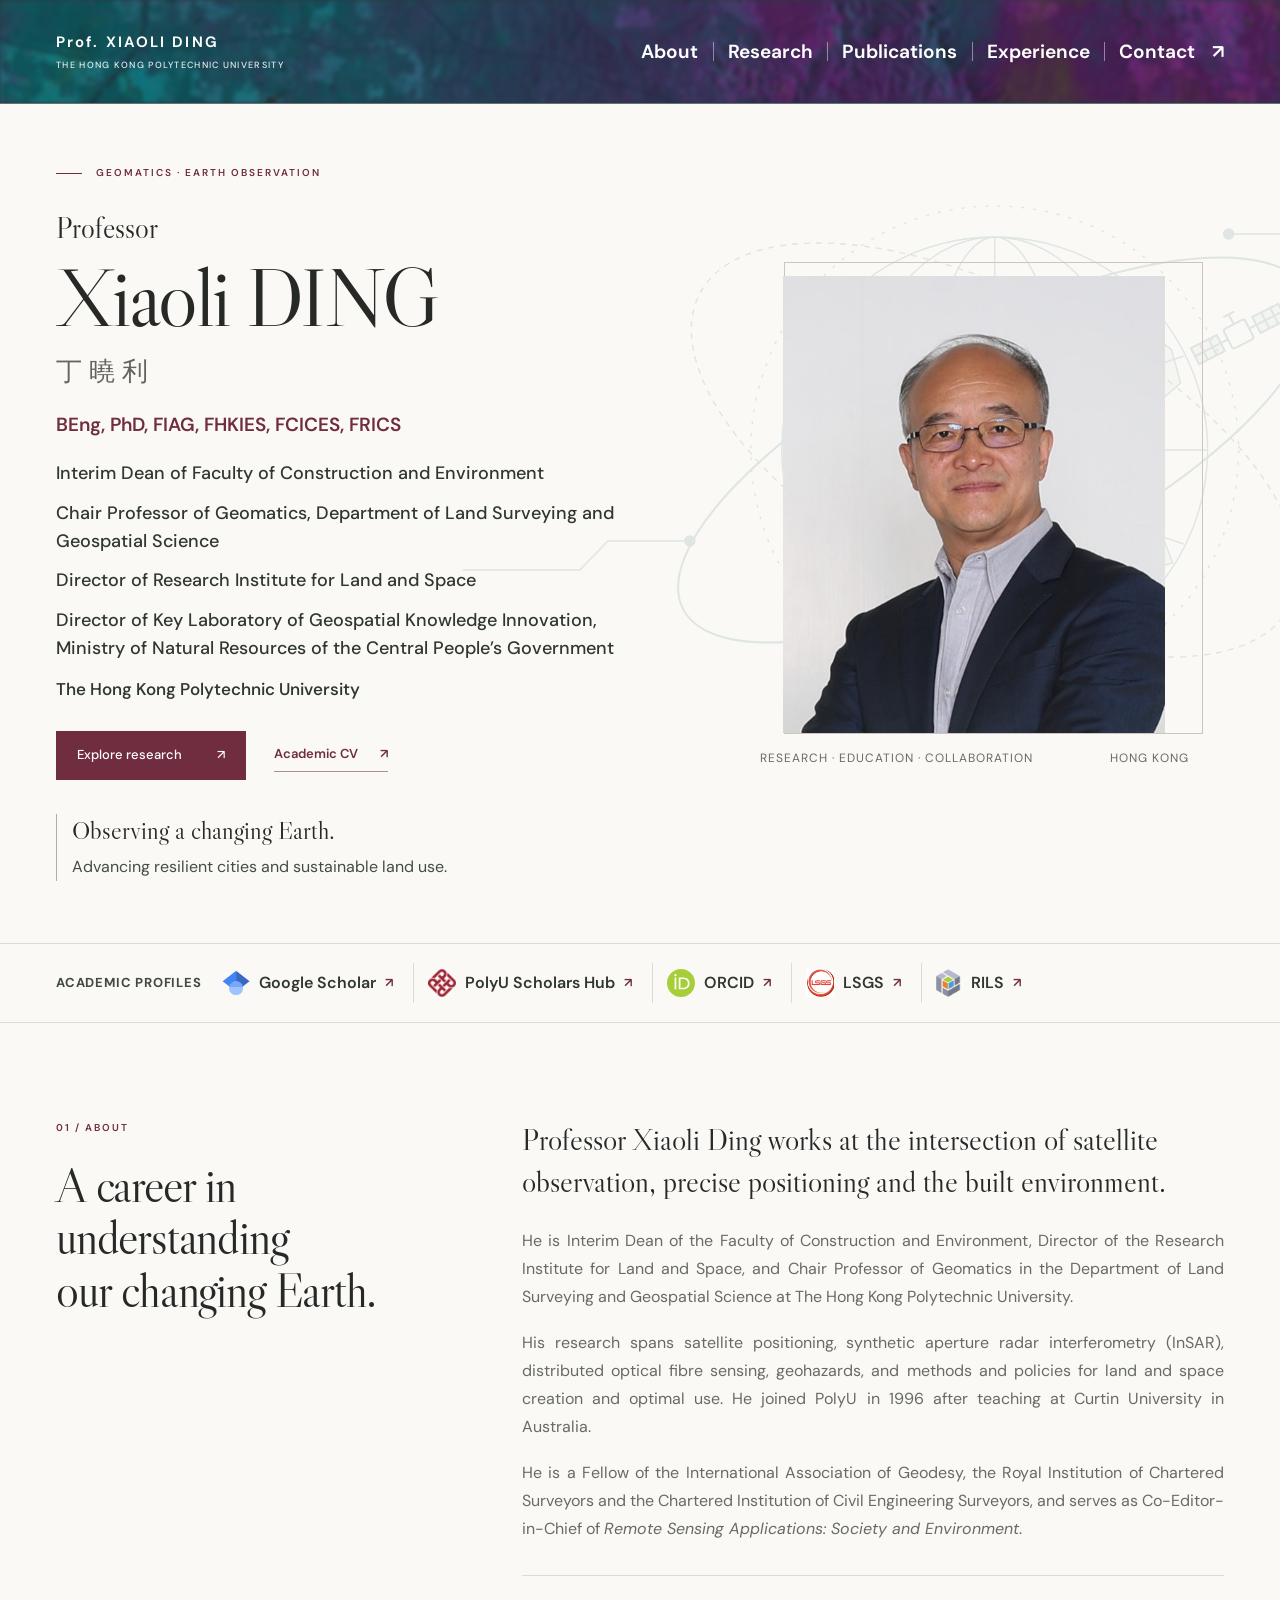
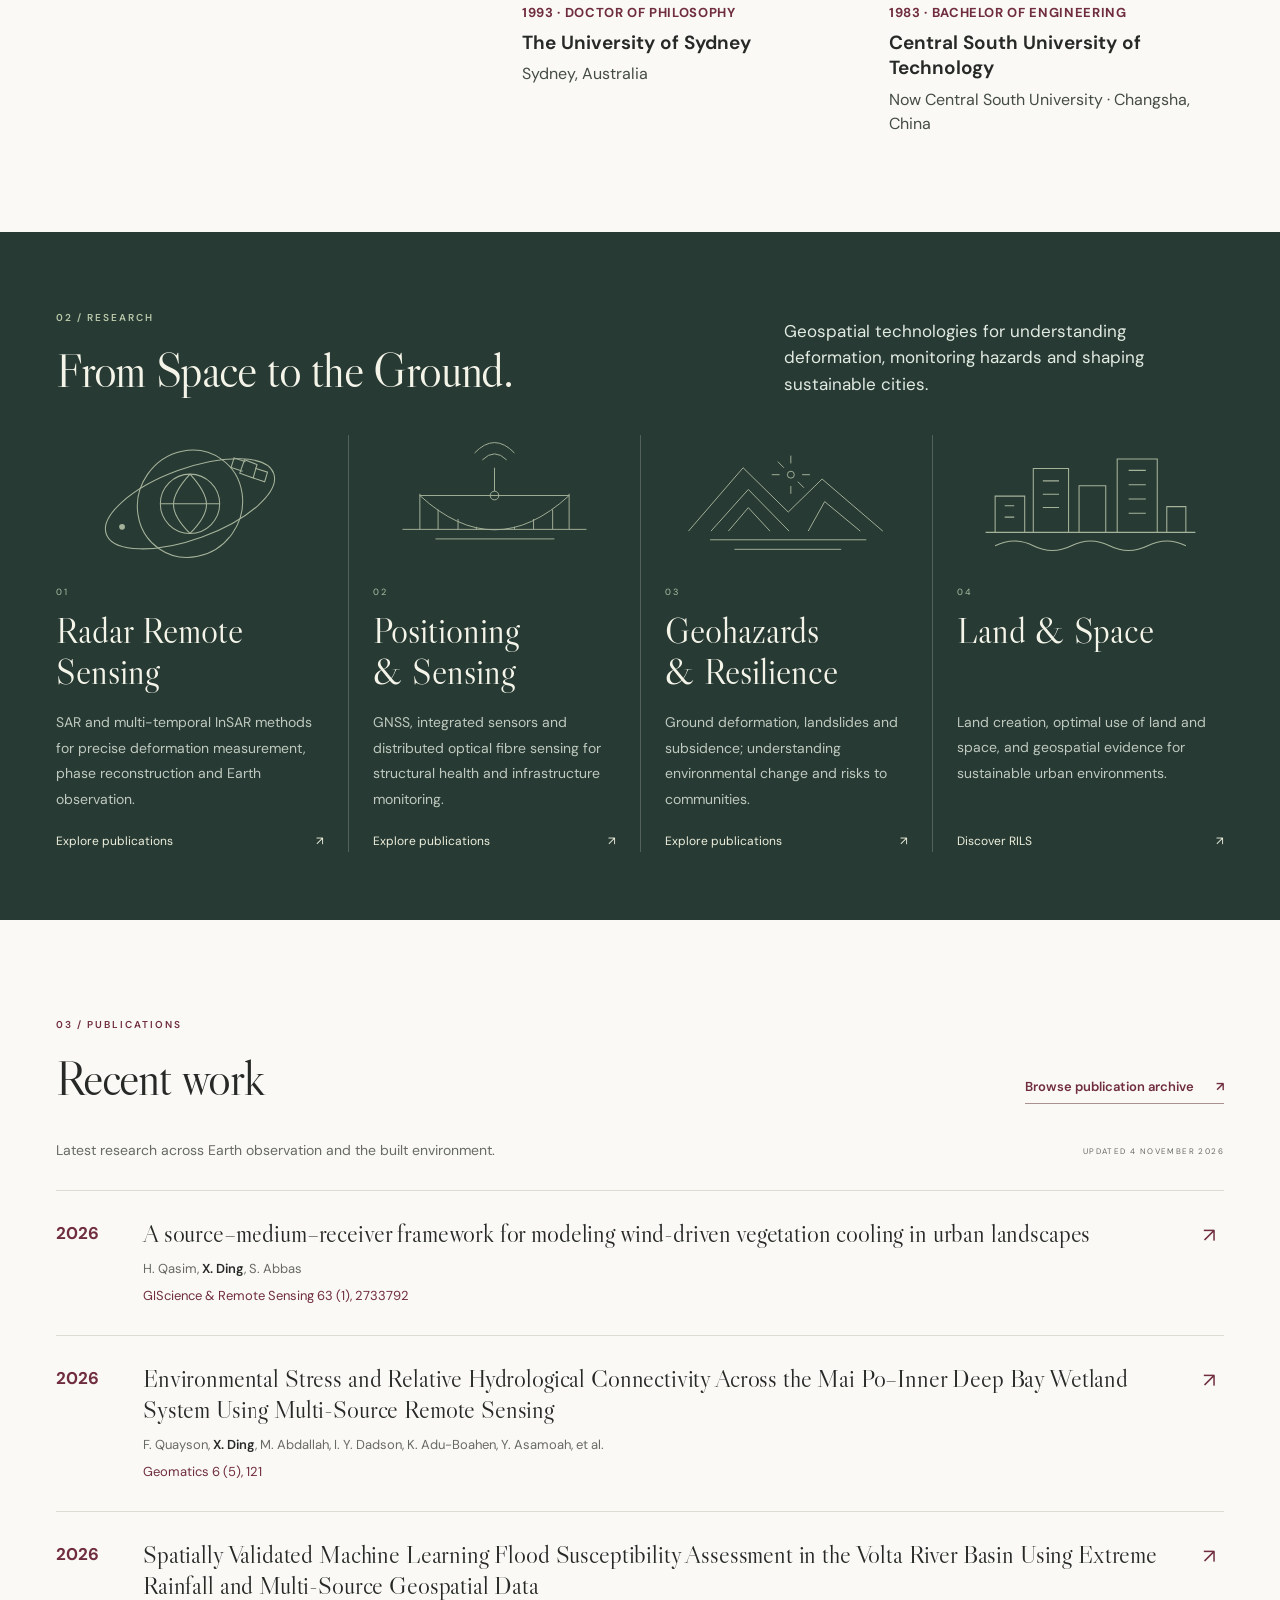
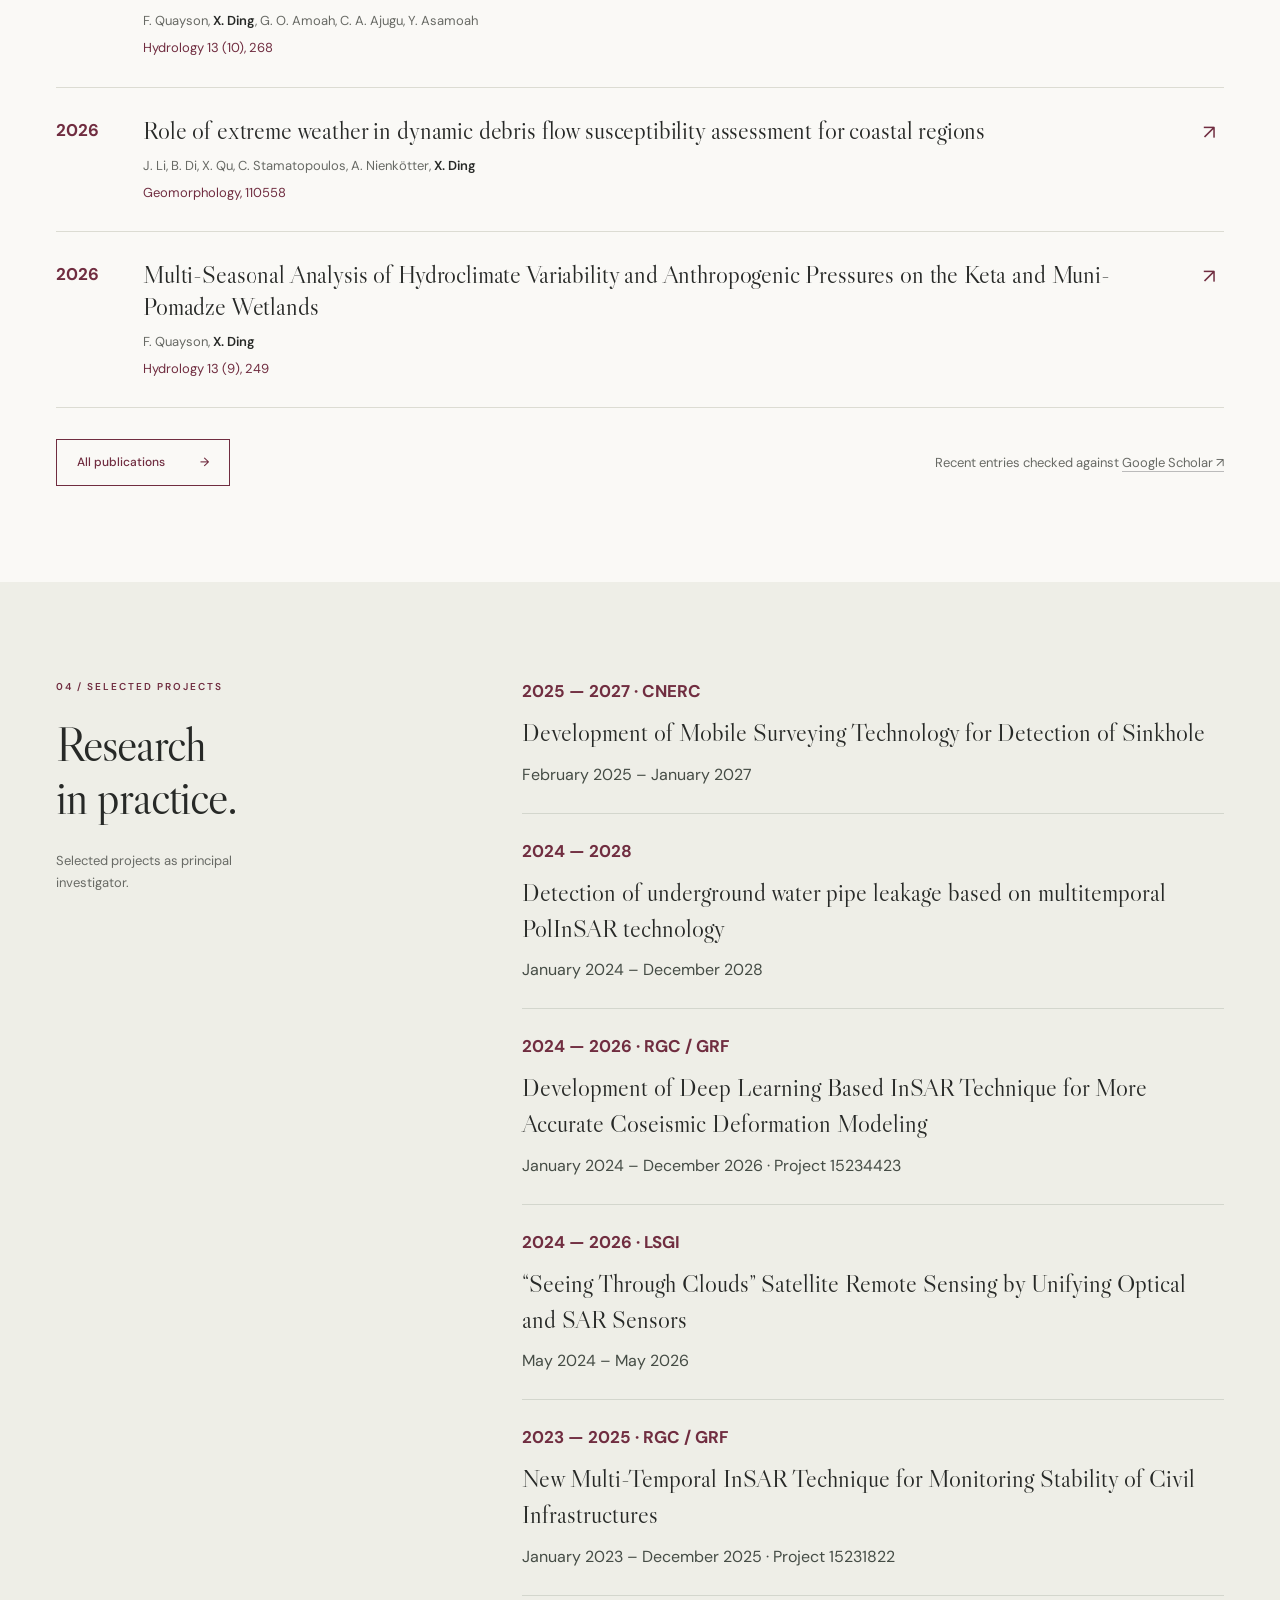
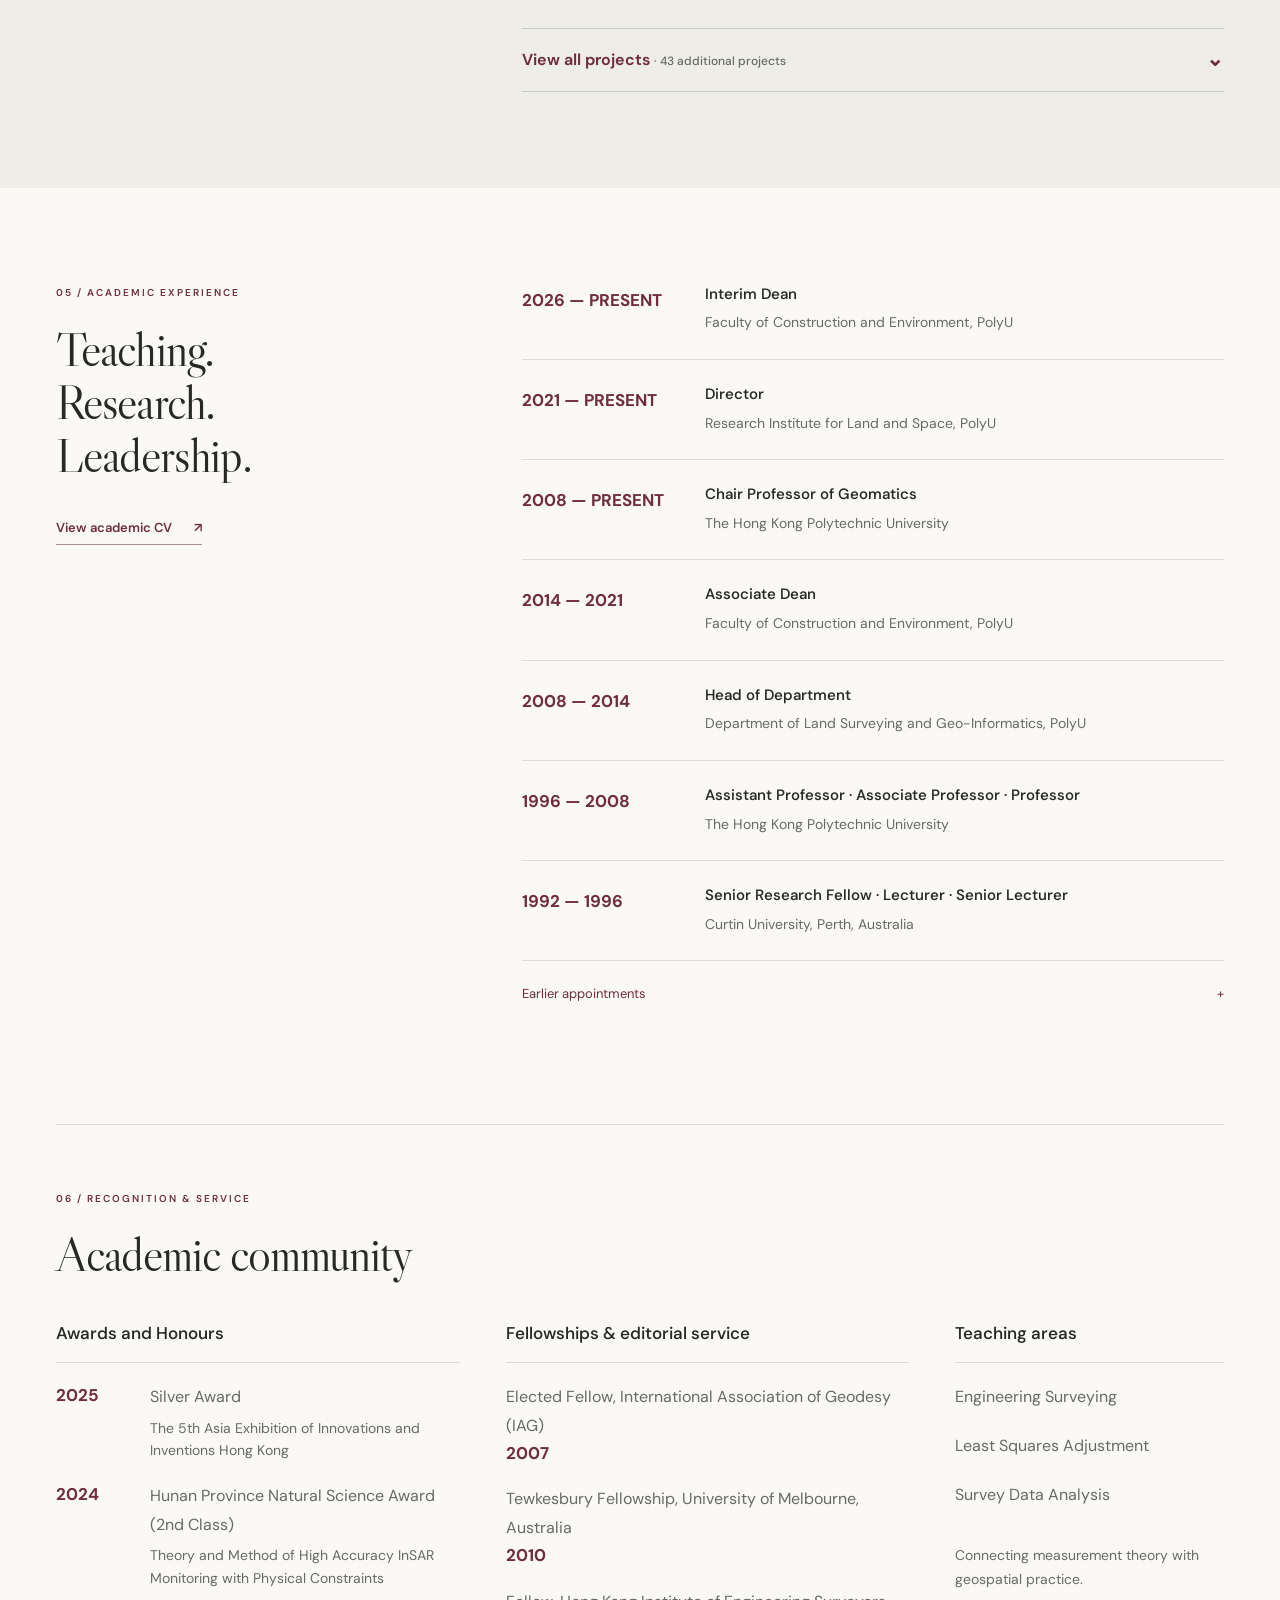
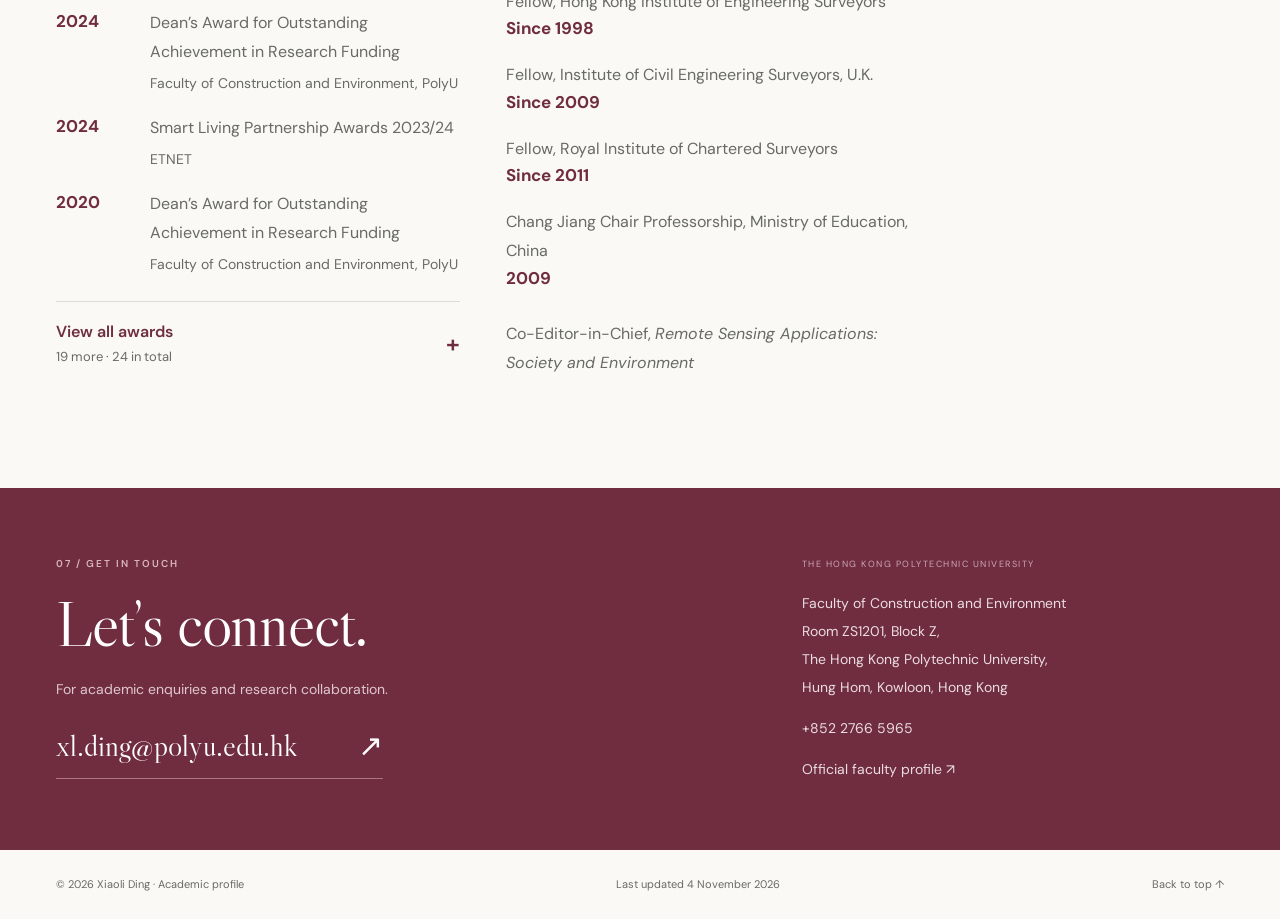
==== commit 6cc2be20: "Sync latest local website images and refresh portrait cache" ====
--- a/index.html
+++ b/index.html
@@ -5,7 +5,7 @@
 <a class="skip" href="#main">Skip to content</a>
 <header class="header"><a class="identity" href="index.html" aria-label="Xiaoli Ding home"><span>Prof. XIAOLI DING<small>THE HONG KONG POLYTECHNIC UNIVERSITY</small></span></a><button class="menu-toggle" aria-label="Open navigation" aria-expanded="false" aria-controls="navigation">Menu <span>☰</span></button><nav id="navigation" aria-label="Main navigation"><a href="#about">About</a><a href="#research">Research</a><a href="publications.html">Publications</a><a href="#experience">Experience</a><a href="#contact" class="nav-contact">Contact <span>↗</span></a></nav></header>
 <main id="main">
-<section class="hero wrap" aria-labelledby="name"><div class="hero-copy"><div class="eyebrow"><span class="small-line"></span> GEOMATICS · EARTH OBSERVATION</div><h1 id="name"><span>Professor</span>Xiaoli DING<span class="chinese" lang="zh-Hant">丁曉利</span></h1><p class="hero-qualifications">BEng, PhD, FIAG, FHKIES, FCICES, FRICS</p><div class="hero-appointments"><p>Interim Dean of Faculty of Construction and Environment</p><p>Chair Professor of Geomatics, Department of Land Surveying and Geospatial Science</p><p>Director of Research Institute for Land and Space</p><p>Director of Key Laboratory of Geospatial Knowledge Innovation, Ministry of Natural Resources of the Central People’s Government</p></div><p class="hero-institution">The Hong Kong Polytechnic University</p><div class="hero-links"><a class="button primary" href="#research">Explore research <span>↗</span></a><a class="text-link" href="cv.html">Academic CV <span>↗</span></a></div><div class="hero-foot">Observing a changing Earth.<br><span>Advancing resilient cities and sustainable land use.</span></div></div><figure class="portrait"><img src="assets/xiaoli-ding.jpg" alt="Professor Xiaoli Ding" width="1040" height="1107" fetchpriority="high"><figcaption><span>RESEARCH · EDUCATION · COLLABORATION</span><span>HONG KONG</span></figcaption></figure></section>
+<section class="hero wrap" aria-labelledby="name"><div class="hero-copy"><div class="eyebrow"><span class="small-line"></span> GEOMATICS · EARTH OBSERVATION</div><h1 id="name"><span>Professor</span>Xiaoli DING<span class="chinese" lang="zh-Hant">丁曉利</span></h1><p class="hero-qualifications">BEng, PhD, FIAG, FHKIES, FCICES, FRICS</p><div class="hero-appointments"><p>Interim Dean of Faculty of Construction and Environment</p><p>Chair Professor of Geomatics, Department of Land Surveying and Geospatial Science</p><p>Director of Research Institute for Land and Space</p><p>Director of Key Laboratory of Geospatial Knowledge Innovation, Ministry of Natural Resources of the Central People’s Government</p></div><p class="hero-institution">The Hong Kong Polytechnic University</p><div class="hero-links"><a class="button primary" href="#research">Explore research <span>↗</span></a><a class="text-link" href="cv.html">Academic CV <span>↗</span></a></div><div class="hero-foot">Observing a changing Earth.<br><span>Advancing resilient cities and sustainable land use.</span></div></div><figure class="portrait"><img src="assets/xiaoli-ding.jpg?v=48149168952c" alt="Professor Xiaoli Ding" width="1040" height="1107" fetchpriority="high"><figcaption><span>RESEARCH · EDUCATION · COLLABORATION</span><span>HONG KONG</span></figcaption></figure></section>
 <div class="profile-strip"><div class="wrap strip-inner"><span>Academic profiles</span><a href="https://scholar.google.com/citations?user=EL159QgAAAAJ&amp;hl=en" target="_blank" rel="noopener"><span class="official-mark" aria-hidden="true"><img src="assets/scholar-logo.ico" alt="" loading="lazy"></span><span class="profile-label">Google Scholar</span><span class="profile-arrow" aria-hidden="true">↗</span></a><a href="https://research.polyu.edu.hk/en/persons/xiaoli-ding/" target="_blank" rel="noopener"><span class="official-mark" aria-hidden="true"><img src="assets/polyu-logo.ico" alt="" loading="lazy"></span><span class="profile-label">PolyU Scholars Hub</span><span class="profile-arrow" aria-hidden="true">↗</span></a><a href="https://orcid.org/0000-0002-5733-3629" target="_blank" rel="noopener"><span class="official-mark" aria-hidden="true"><img src="assets/orcid-logo.svg" alt="" loading="lazy"></span><span class="profile-label">ORCID</span><span class="profile-arrow" aria-hidden="true">↗</span></a><a href="https://www.polyu.edu.hk/lsgs/people/academic-staff/prof-xiaoli-ding/" target="_blank" rel="noopener"><span class="official-mark lsgs-mark" aria-hidden="true"><img src="assets/lsgs-logo.png" alt="" loading="lazy"></span><span class="profile-label">LSGS</span><span class="profile-arrow" aria-hidden="true">↗</span></a><a href="https://www.polyu.edu.hk/rils/" target="_blank" rel="noopener"><span class="official-mark rils-mark" aria-hidden="true"><img src="assets/rils-logo.png" alt="" loading="lazy"></span><span class="profile-label">RILS</span><span class="profile-arrow" aria-hidden="true">↗</span></a></div></div>
 <section id="about" class="section wrap split"><div class="section-title"><span class="eyebrow">01 / ABOUT</span><h2>A career in <br>understanding <br>our changing Earth.</h2></div><div class="section-body"><p class="lead">Professor Xiaoli Ding works at the intersection of satellite observation, precise positioning and the built environment.</p><p>He is Interim Dean of the Faculty of Construction and Environment, Director of the Research Institute for Land and Space, and Chair Professor of Geomatics in the Department of Land Surveying and Geospatial Science at The Hong Kong Polytechnic University.</p><p>His research spans satellite positioning, synthetic aperture radar interferometry (InSAR), distributed optical fibre sensing, geohazards, and methods and policies for land and space creation and optimal use. He joined PolyU in 1996 after teaching at Curtin University in Australia.</p><p>He is a Fellow of the International Association of Geodesy, the Royal Institution of Chartered Surveyors and the Chartered Institution of Civil Engineering Surveyors, and serves as Co-Editor-in-Chief of <em>Remote Sensing Applications: Society and Environment</em>.</p><div class="education"><div><span>1993 · DOCTOR OF PHILOSOPHY</span><h3>The University of Sydney</h3><p>Sydney, Australia</p></div><div><span>1983 · BACHELOR OF ENGINEERING</span><h3>Central South University of Technology</h3><p>Now Central South University · Changsha, China</p></div></div></div></section>
 <section id="research" class="research"><div class="wrap"><div class="section-heading"><div><span class="eyebrow">02 / RESEARCH</span><h2>From Space to the Ground.</h2></div><p>Geospatial technologies for understanding deformation, <br>monitoring hazards and shaping sustainable cities.</p></div><div class="research-grid"><article><div class="research-visual" aria-hidden="true"><svg viewBox="0 0 280 130"><g fill="none" stroke="currentColor"><ellipse cx="140" cy="70" rx="93" ry="37" transform="rotate(-20 140 70)"/><ellipse cx="140" cy="70" rx="54" ry="57" transform="rotate(35 140 70)"/><circle cx="140" cy="70" r="31"/><path d="M109 70h62M140 39c-23 25-23 39 0 62M140 39c23 25 23 39 0 62"/><path d="M197 24l13 5-4 14-14-5zM198 26l-12-4-3 10 12 4M208 33l13 4-3 10-12-4"/></g><circle cx="69" cy="94" r="3" fill="currentColor"/></svg></div><span class="research-number">01</span><h3>Radar Remote Sensing</h3><p>SAR and multi-temporal InSAR methods for precise deformation measurement, phase reconstruction and Earth observation.</p><a href="publications.html?q=InSAR">Explore publications <span>↗</span></a></article><article><div class="research-visual" aria-hidden="true"><svg viewBox="0 0 280 130"><g fill="none" stroke="currentColor"><path d="M34 100h212M54 100V59M226 100V59M54 61q86 79 172 0M54 61h172M75 77v23M98 88v12M119 97v3M163 97v3M185 88v12M207 77v23M140 29v27M126 20q14-14 28 0M117 12q23-24 46 0"/><circle cx="140" cy="61" r="5"/><path d="M72 111h137"/></g></svg></div><span class="research-number">02</span><h3>Positioning & Sensing</h3><p>GNSS, integrated sensors and distributed optical fibre sensing for structural health and infrastructure monitoring.</p><a href="publications.html?q=GNSS">Explore publications <span>↗</span></a></article><article><div class="research-visual" aria-hidden="true"><svg viewBox="0 0 280 130"><g fill="none" stroke="currentColor"><path d="M27 102l63-73 52 51 39-38 70 60M53 102l43-48 47 48M165 102l19-34 41 34M73 102l23-27 25 27M52 112h180M80 123h123"/><circle cx="145" cy="37" r="4"/><path d="M145 24v-9M158 37h9M145 50v9M132 37h-9M137 29l-7-7M153 45l7 7"/></g></svg></div><span class="research-number">03</span><h3>Geohazards & Resilience</h3><p>Ground deformation, landslides and subsidence; understanding environmental change and risks to communities.</p><a href="publications.html?q=landslide">Explore publications <span>↗</span></a></article><article><div class="research-visual" aria-hidden="true"><svg viewBox="0 0 280 130"><g fill="none" stroke="currentColor"><path d="M40 100V62h31v38M80 100V33h37v67M128 100V51h28v49M168 100V23h42v77M220 100V73h20v27M30 100h220M50 72h10M50 84h10M90 46h17M90 60h17M90 74h17M180 35h18M180 50h18M180 65h18M180 80h18M40 114q20-10 40 0t40 0t40 0t40 0t40 0"/></g></svg></div><span class="research-number">04</span><h3>Land & Space</h3><p>Land creation, optimal use of land and space, and geospatial evidence for sustainable urban environments.</p><a href="https://www.polyu.edu.hk/rils/" target="_blank" rel="noopener">Discover RILS <span>↗</span></a></article></div></div></section>
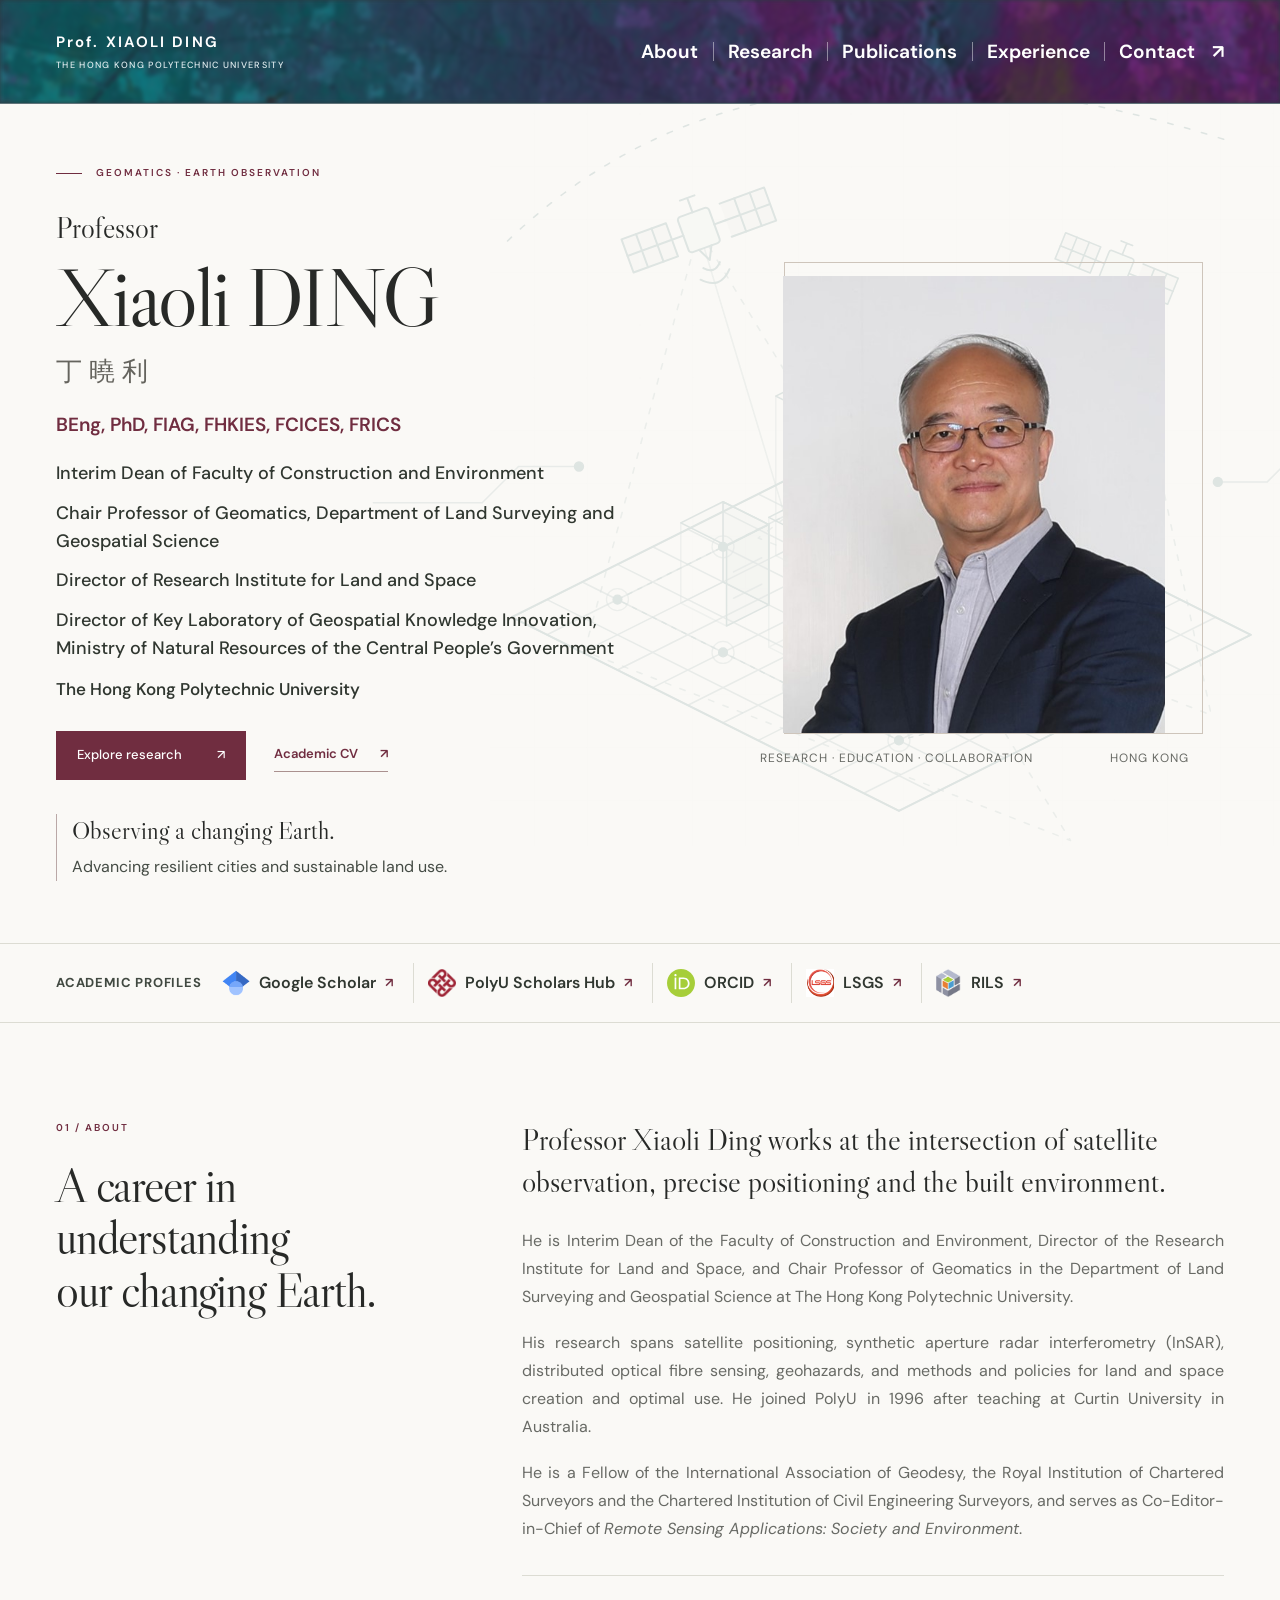
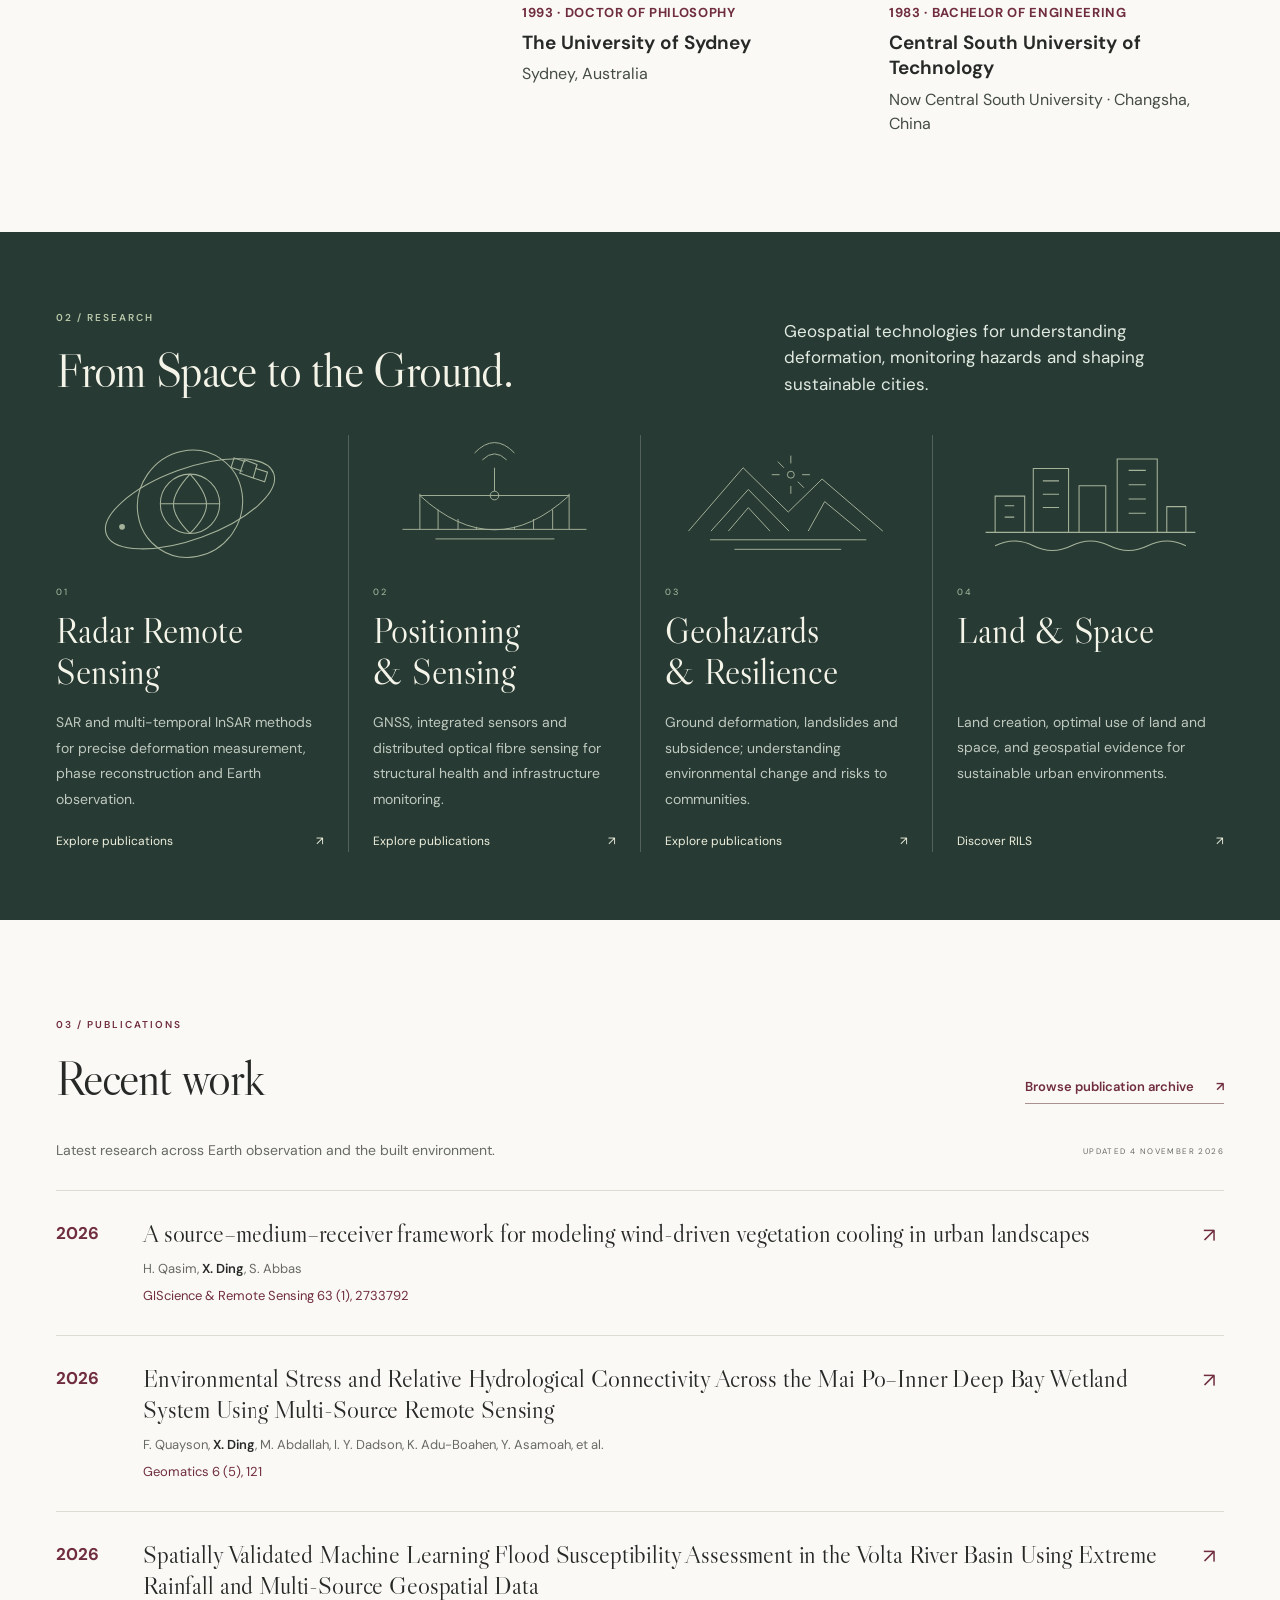
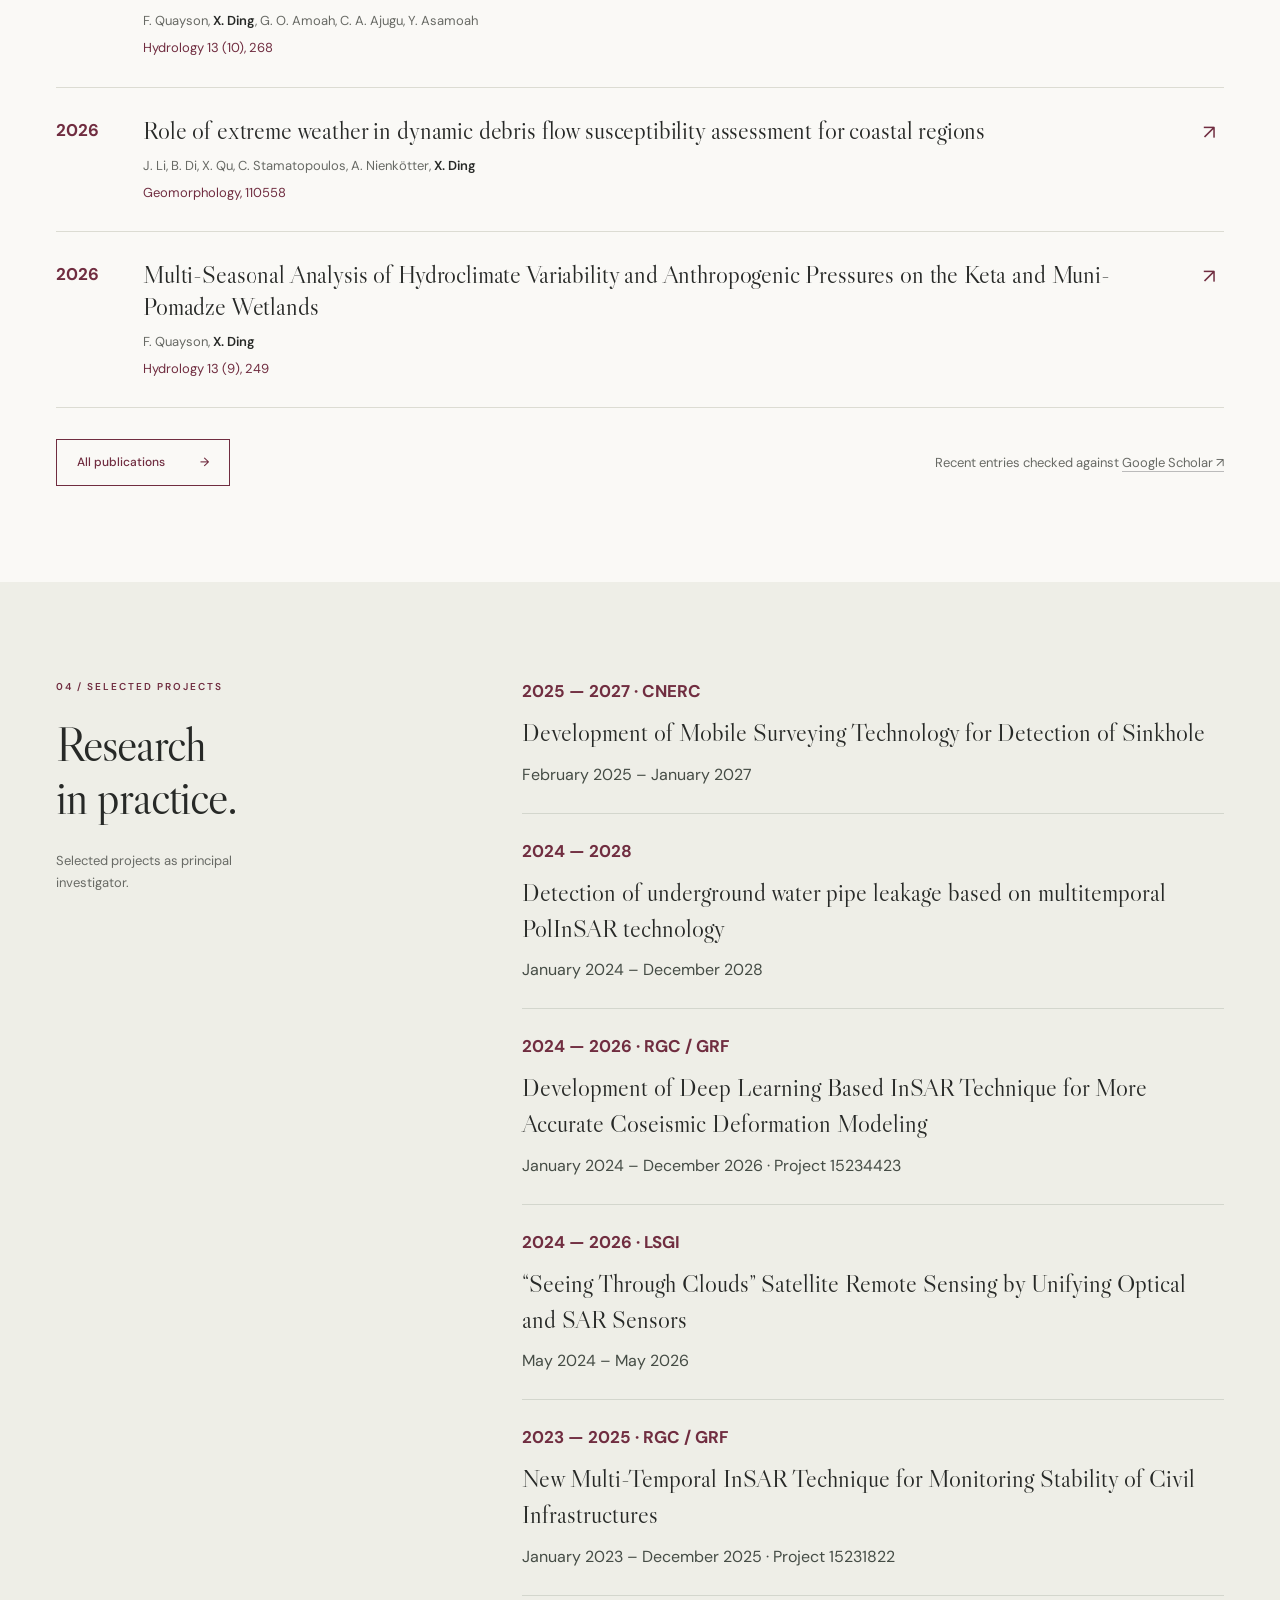
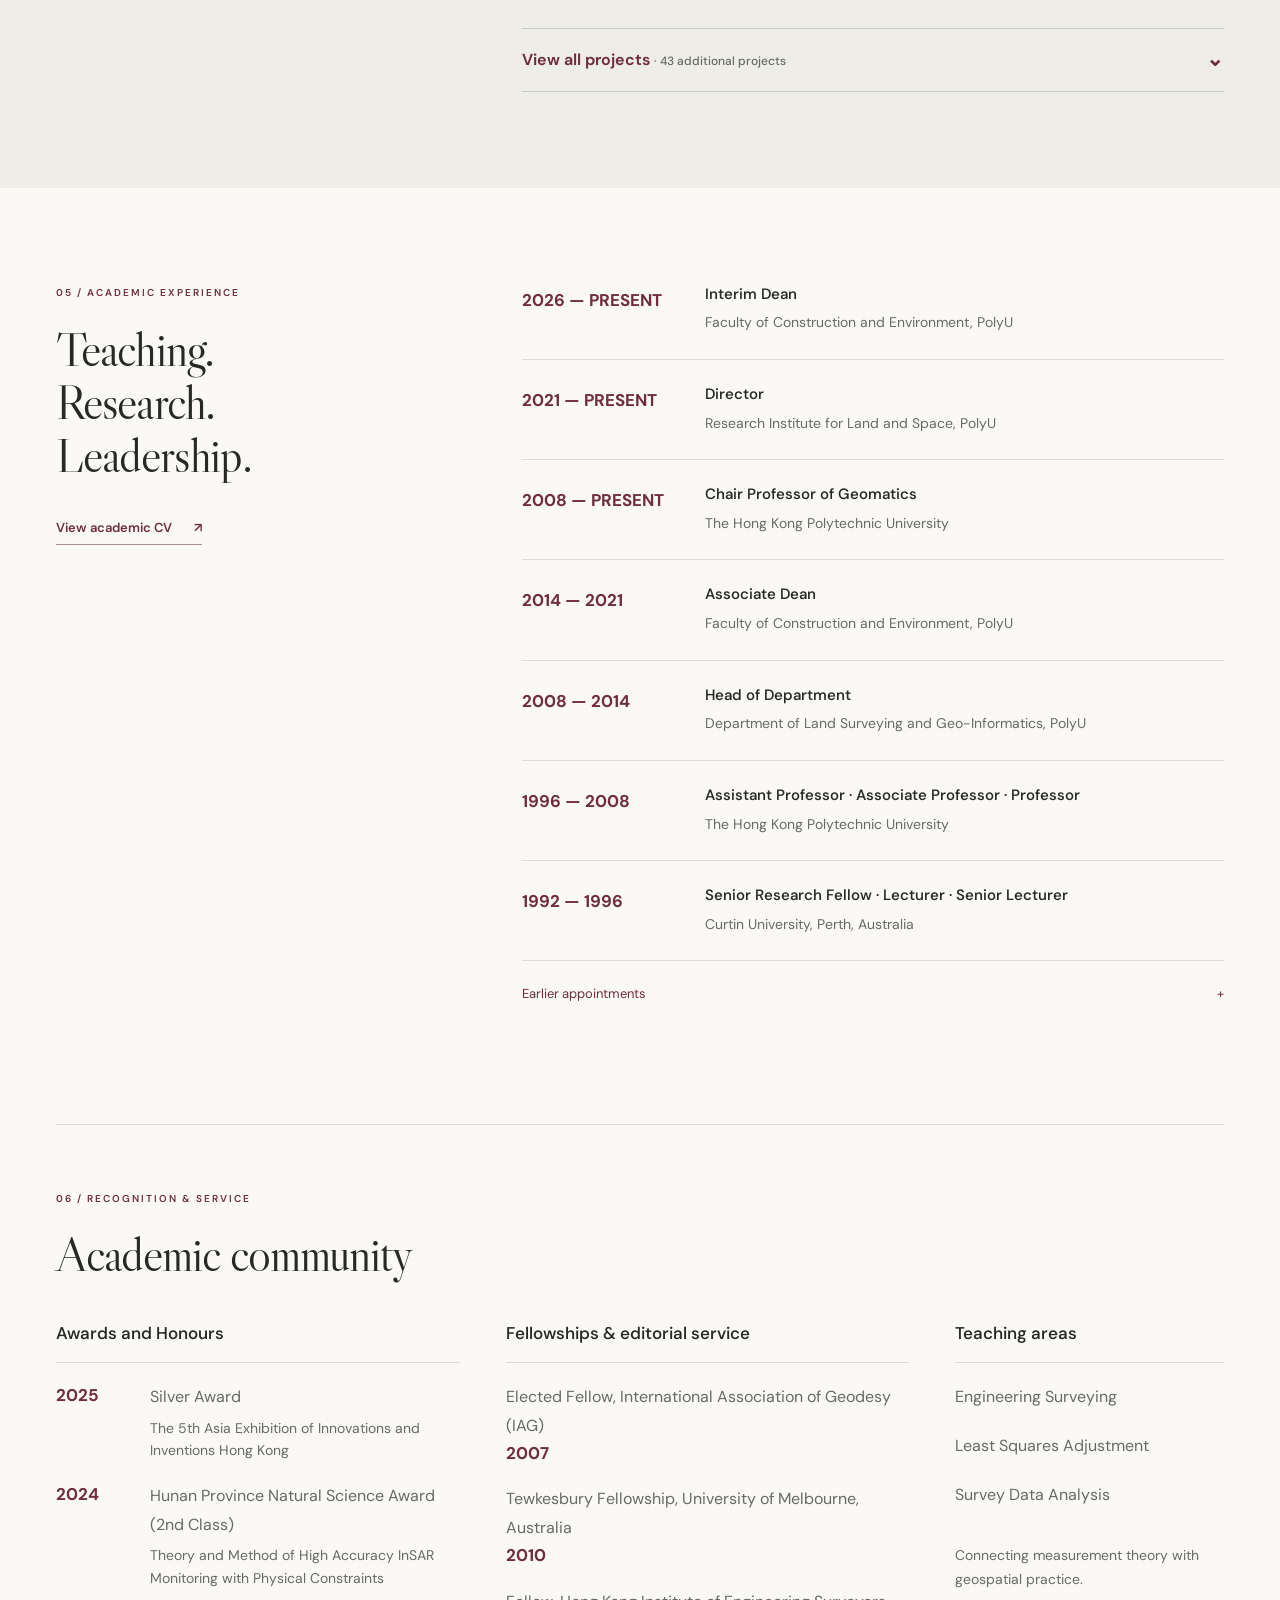
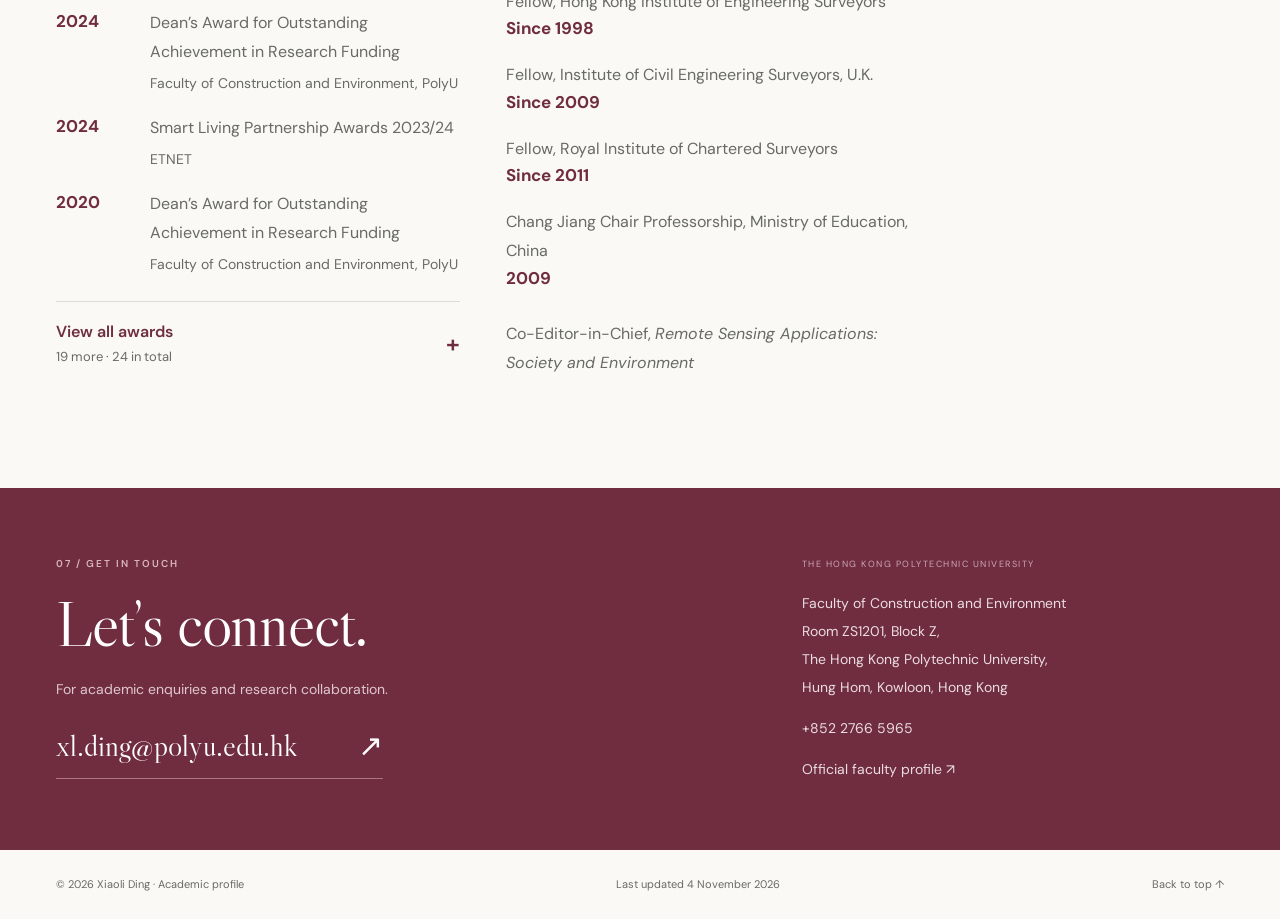
==== commit 37873dcd: "Replace homepage globe with satellite and geospatial city illustration" ====
--- a/index.html
+++ b/index.html
@@ -1,6 +1,6 @@
 <!doctype html>
 <html lang="en">
-<head><meta charset="utf-8"><meta name="viewport" content="width=device-width,initial-scale=1"><meta name="theme-color" content="#702d40"><meta name="description" content="Professor Xiaoli Ding, Chair Professor of Geomatics at The Hong Kong Polytechnic University. Research in InSAR, GNSS, geohazards, and land and space."><title>Professor Xiaoli Ding | Geomatics · PolyU</title><link rel="icon" href="assets/favicon.svg" type="image/svg+xml"><link rel="stylesheet" href="styles.css?v=ff2ab59f04be"><script src="publications-data.js?v=57ed1a5712d6" defer></script><script src="app.js?v=8516279ea5c7" defer></script></head>
+<head><meta charset="utf-8"><meta name="viewport" content="width=device-width,initial-scale=1"><meta name="theme-color" content="#702d40"><meta name="description" content="Professor Xiaoli Ding, Chair Professor of Geomatics at The Hong Kong Polytechnic University. Research in InSAR, GNSS, geohazards, and land and space."><title>Professor Xiaoli Ding | Geomatics · PolyU</title><link rel="icon" href="assets/favicon.svg" type="image/svg+xml"><link rel="stylesheet" href="styles.css?v=4c7303f70b4a"><script src="publications-data.js?v=57ed1a5712d6" defer></script><script src="app.js?v=8516279ea5c7" defer></script></head>
 <body class="home-profile">
 <a class="skip" href="#main">Skip to content</a>
 <header class="header"><a class="identity" href="index.html" aria-label="Xiaoli Ding home"><span>Prof. XIAOLI DING<small>THE HONG KONG POLYTECHNIC UNIVERSITY</small></span></a><button class="menu-toggle" aria-label="Open navigation" aria-expanded="false" aria-controls="navigation">Menu <span>☰</span></button><nav id="navigation" aria-label="Main navigation"><a href="#about">About</a><a href="#research">Research</a><a href="publications.html">Publications</a><a href="#experience">Experience</a><a href="#contact" class="nav-contact">Contact <span>↗</span></a></nav></header>
--- a/styles.css
+++ b/styles.css
@@ -228,3 +228,7 @@
 .cv .hero-appointments p{margin:6px 0}
 .cv .hero-institution{margin-top:14px}
 @media print{.cv .cv-chinese{font-size:15pt;margin:8px 0 12px}.cv .hero-qualifications{font-size:11pt;margin-bottom:10px}.cv .hero-appointments p{font-size:11pt;line-height:1.5;margin:4px 0}.cv .hero-institution{font-size:11pt;margin-top:10px}}
+
+/* Satellite observation of a city, parcels and geospatial data nodes. */
+.home-profile::before{background-image:url("assets/geospatial-city.svg");background-size:min(1100px,94vw) auto;background-position:right -7vw center;opacity:.16}
+@media(max-width:800px){.home-profile::before{background-size:125vw auto;background-position:right -22vw center;opacity:.12}}
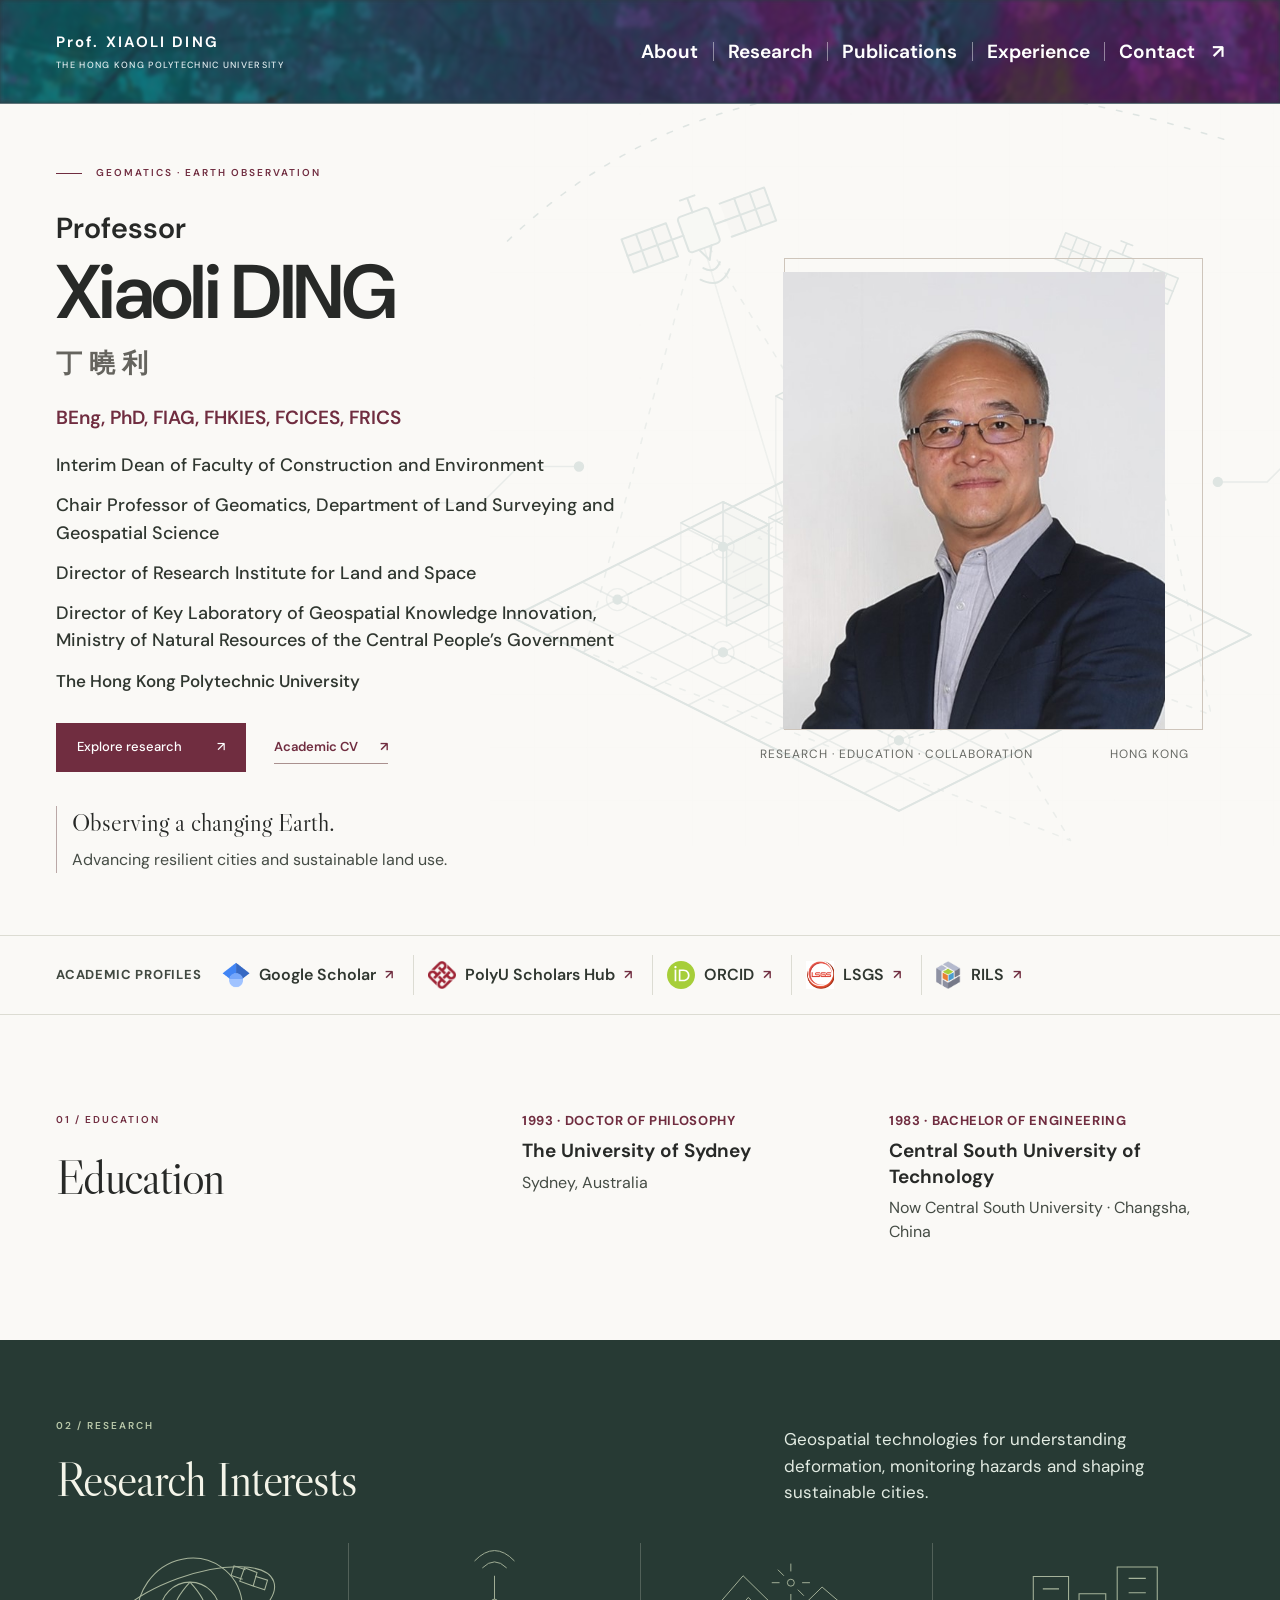
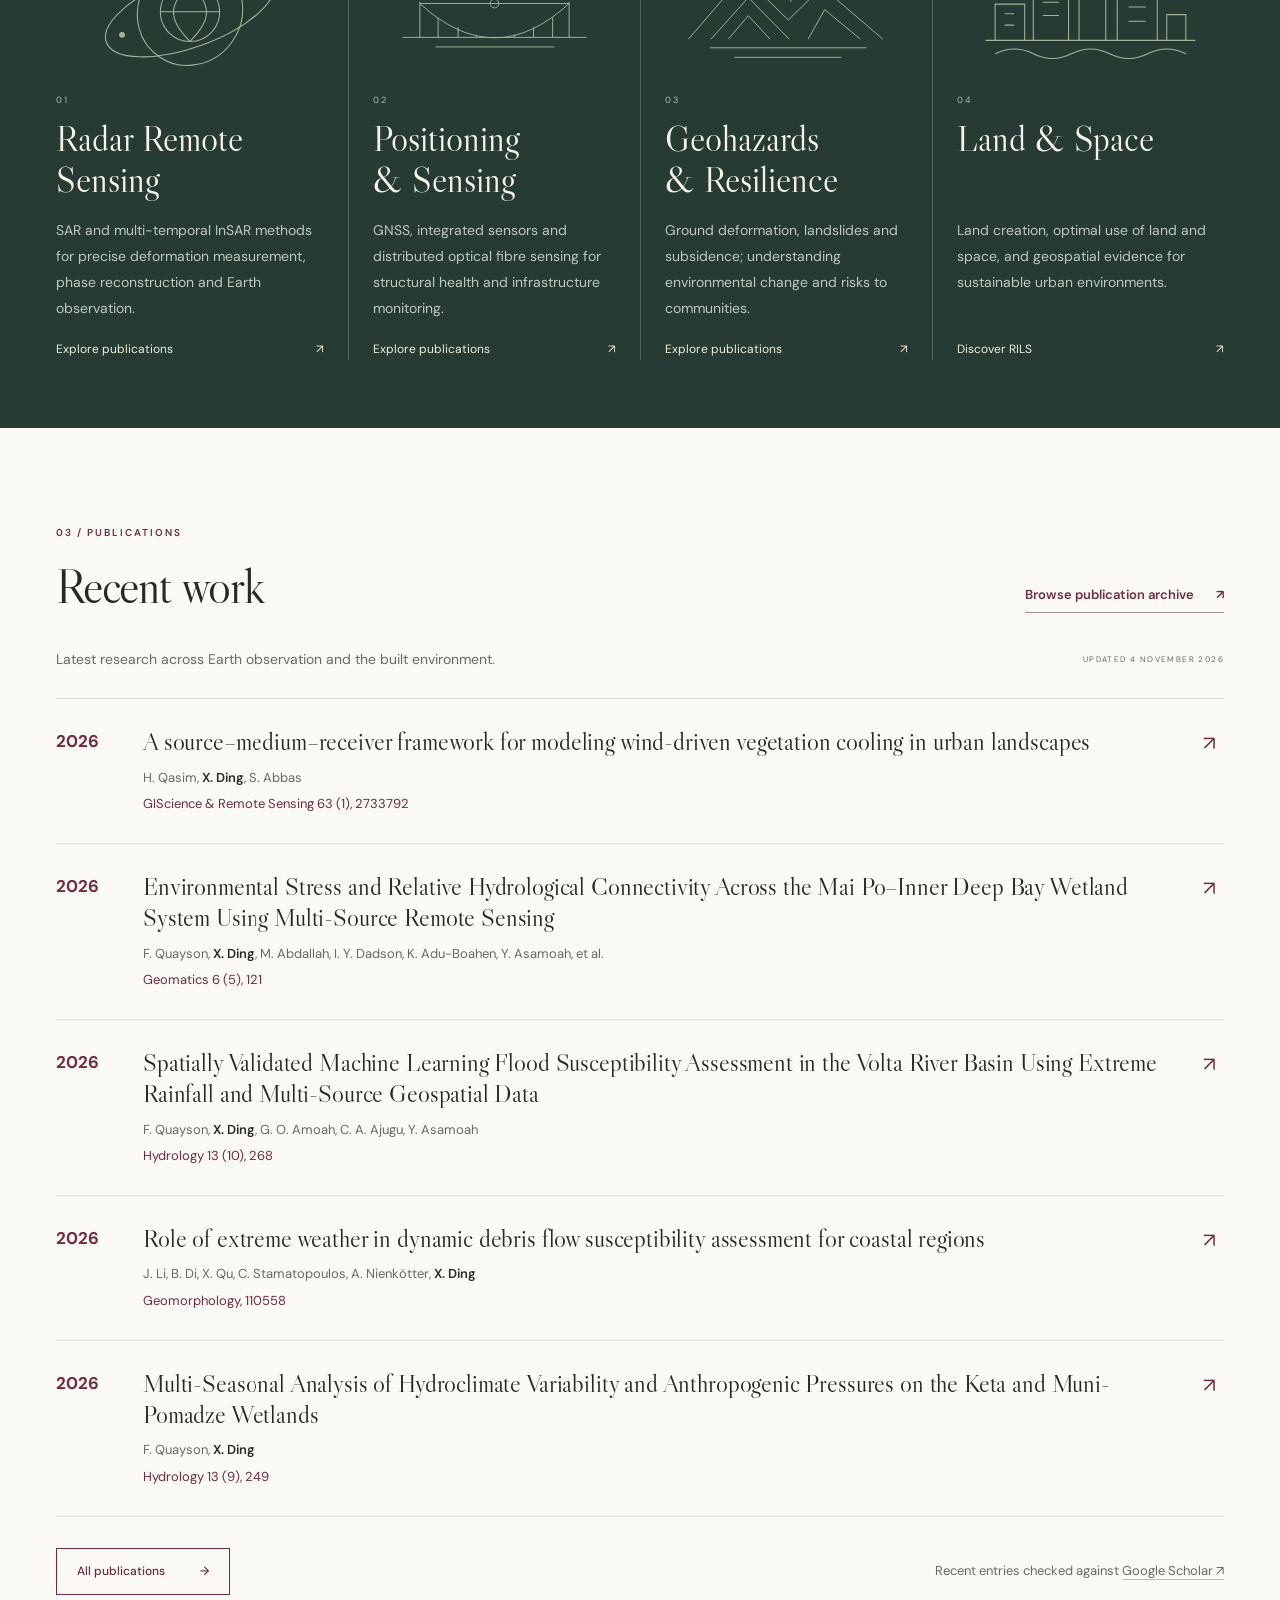
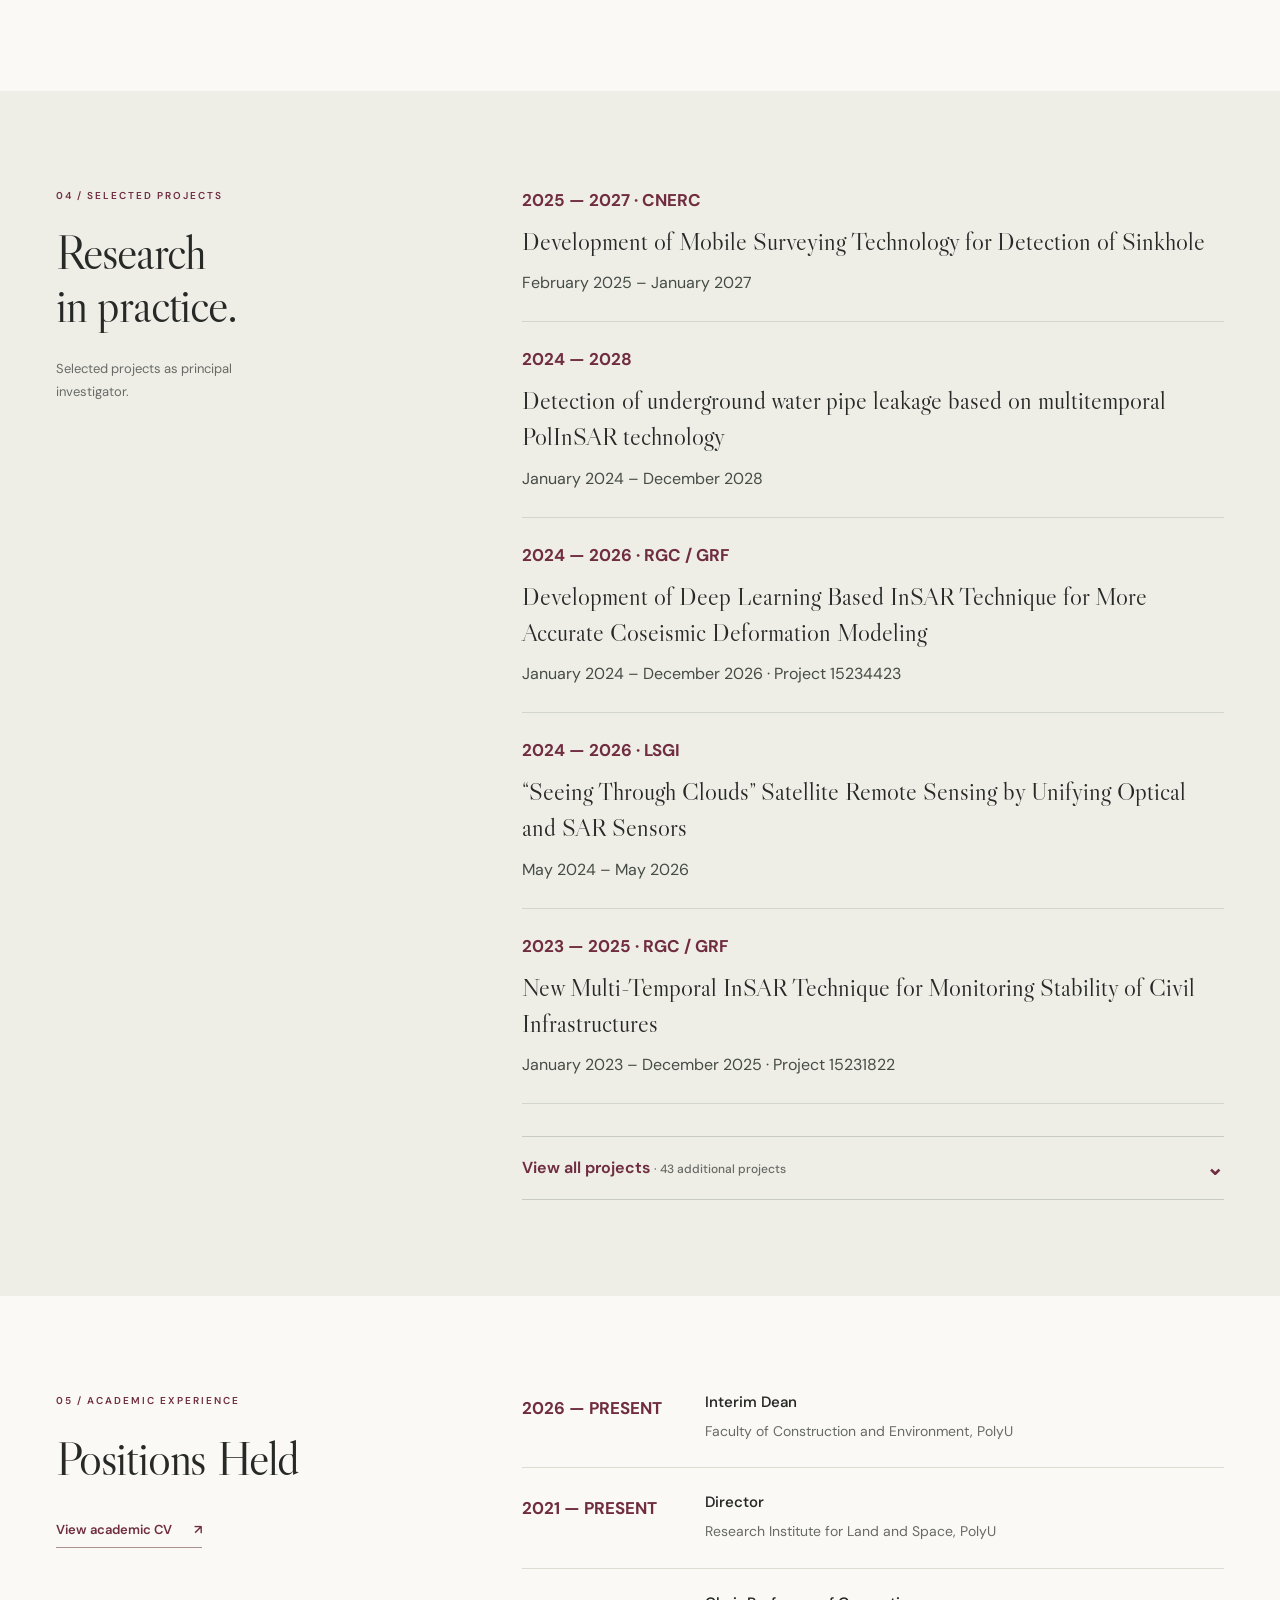
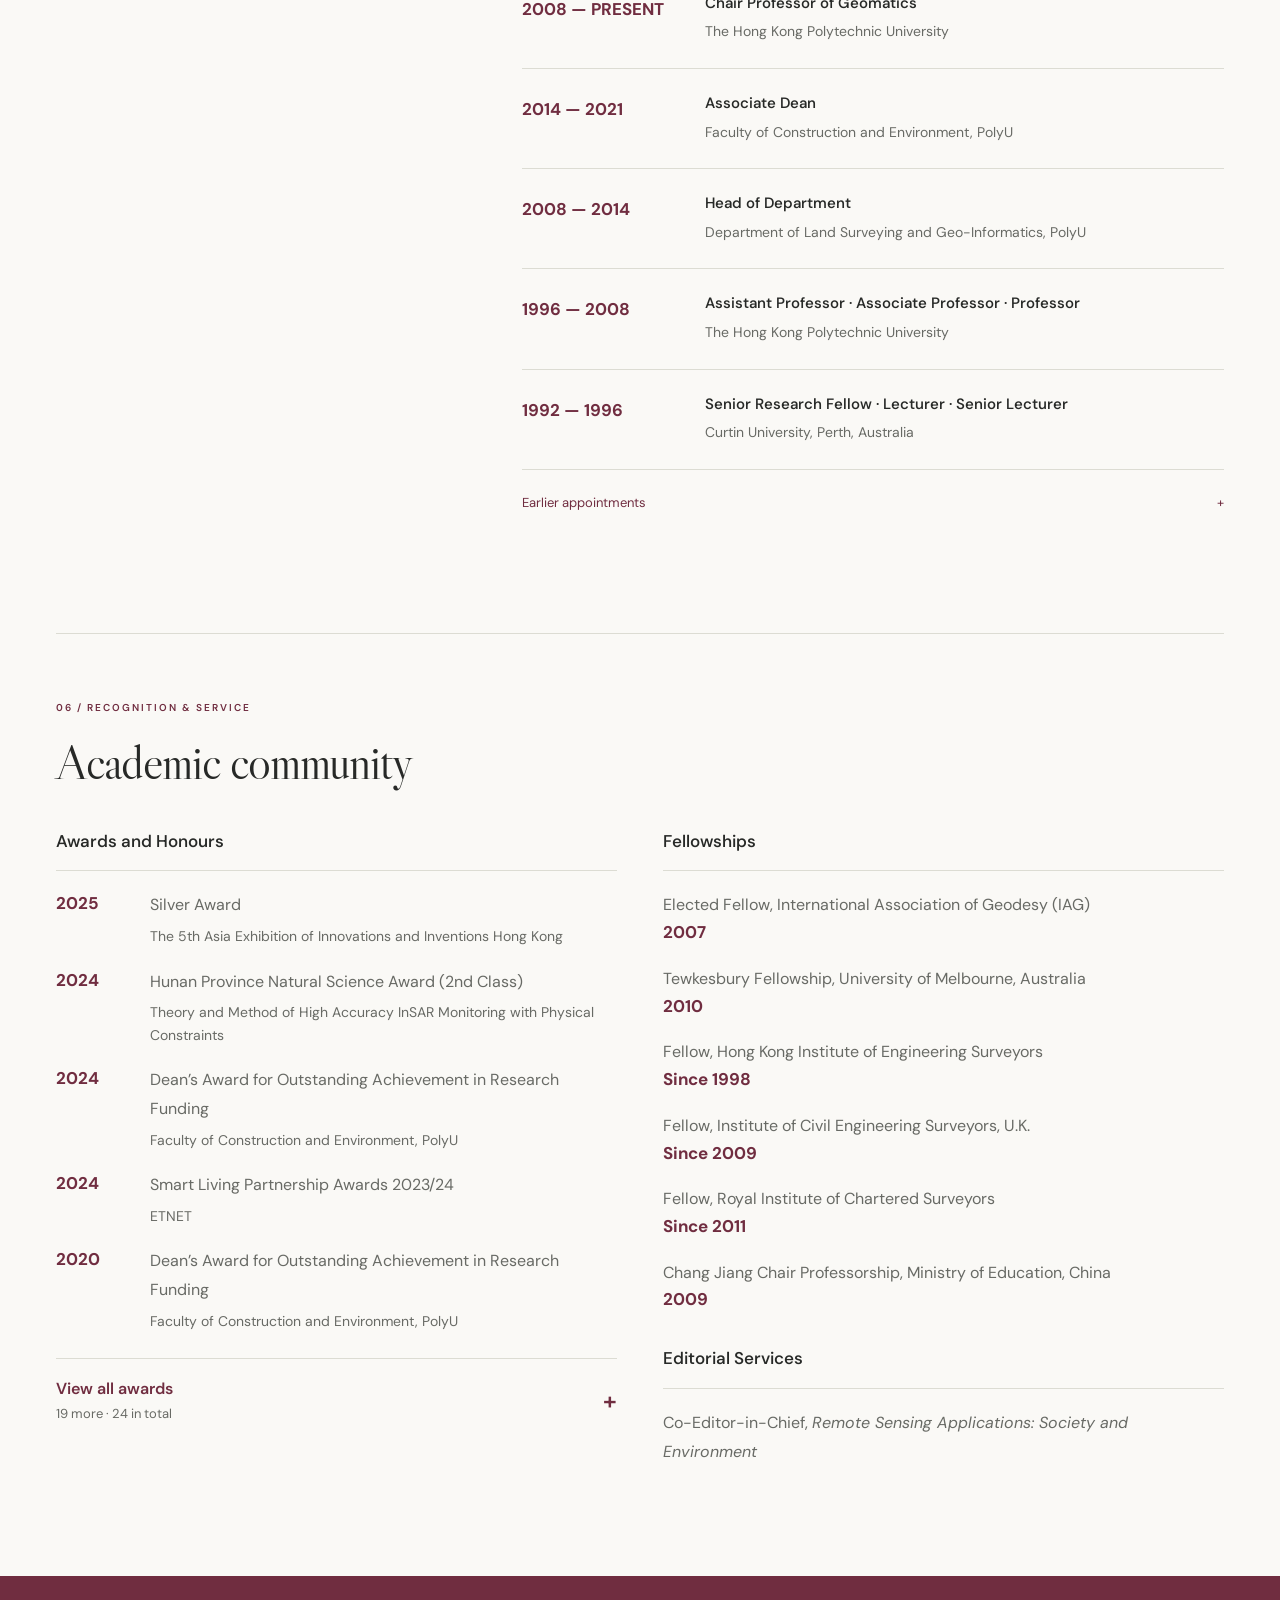
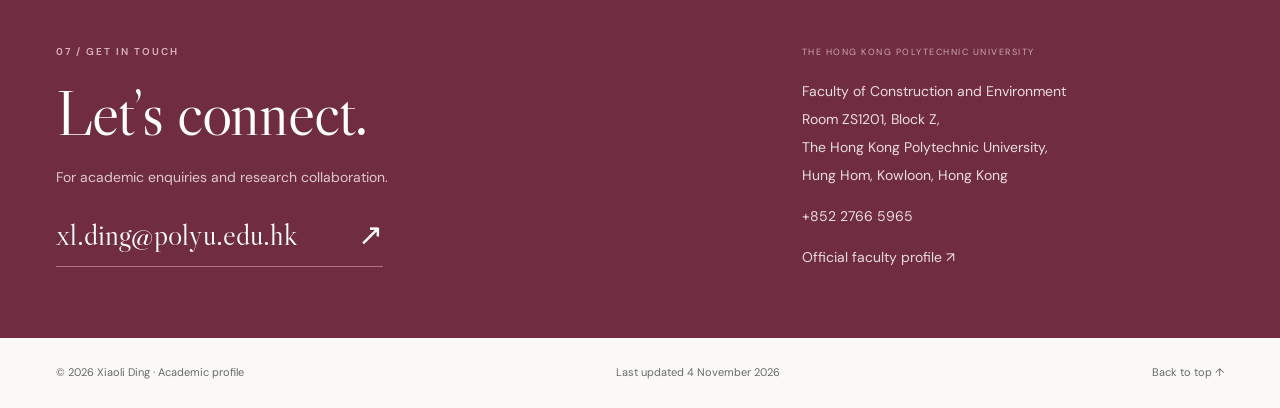
==== commit d49ac13a: "Align homepage and CV typography and section headings" ====
--- a/index.html
+++ b/index.html
@@ -1,14 +1,14 @@
 <!doctype html>
 <html lang="en">
-<head><meta charset="utf-8"><meta name="viewport" content="width=device-width,initial-scale=1"><meta name="theme-color" content="#702d40"><meta name="description" content="Professor Xiaoli Ding, Chair Professor of Geomatics at The Hong Kong Polytechnic University. Research in InSAR, GNSS, geohazards, and land and space."><title>Professor Xiaoli Ding | Geomatics · PolyU</title><link rel="icon" href="assets/favicon.svg" type="image/svg+xml"><link rel="stylesheet" href="styles.css?v=4c7303f70b4a"><script src="publications-data.js?v=57ed1a5712d6" defer></script><script src="app.js?v=8516279ea5c7" defer></script></head>
+<head><meta charset="utf-8"><meta name="viewport" content="width=device-width,initial-scale=1"><meta name="theme-color" content="#702d40"><meta name="description" content="Professor Xiaoli Ding, Chair Professor of Geomatics at The Hong Kong Polytechnic University. Research in InSAR, GNSS, geohazards, and land and space."><title>Professor Xiaoli Ding | Geomatics · PolyU</title><link rel="icon" href="assets/favicon.svg" type="image/svg+xml"><link rel="stylesheet" href="styles.css?v=2b29ba6fdbcd"><script src="publications-data.js?v=57ed1a5712d6" defer></script><script src="app.js?v=8516279ea5c7" defer></script></head>
 <body class="home-profile">
 <a class="skip" href="#main">Skip to content</a>
 <header class="header"><a class="identity" href="index.html" aria-label="Xiaoli Ding home"><span>Prof. XIAOLI DING<small>THE HONG KONG POLYTECHNIC UNIVERSITY</small></span></a><button class="menu-toggle" aria-label="Open navigation" aria-expanded="false" aria-controls="navigation">Menu <span>☰</span></button><nav id="navigation" aria-label="Main navigation"><a href="#about">About</a><a href="#research">Research</a><a href="publications.html">Publications</a><a href="#experience">Experience</a><a href="#contact" class="nav-contact">Contact <span>↗</span></a></nav></header>
 <main id="main">
 <section class="hero wrap" aria-labelledby="name"><div class="hero-copy"><div class="eyebrow"><span class="small-line"></span> GEOMATICS · EARTH OBSERVATION</div><h1 id="name"><span>Professor</span>Xiaoli DING<span class="chinese" lang="zh-Hant">丁曉利</span></h1><p class="hero-qualifications">BEng, PhD, FIAG, FHKIES, FCICES, FRICS</p><div class="hero-appointments"><p>Interim Dean of Faculty of Construction and Environment</p><p>Chair Professor of Geomatics, Department of Land Surveying and Geospatial Science</p><p>Director of Research Institute for Land and Space</p><p>Director of Key Laboratory of Geospatial Knowledge Innovation, Ministry of Natural Resources of the Central People’s Government</p></div><p class="hero-institution">The Hong Kong Polytechnic University</p><div class="hero-links"><a class="button primary" href="#research">Explore research <span>↗</span></a><a class="text-link" href="cv.html">Academic CV <span>↗</span></a></div><div class="hero-foot">Observing a changing Earth.<br><span>Advancing resilient cities and sustainable land use.</span></div></div><figure class="portrait"><img src="assets/xiaoli-ding.jpg?v=48149168952c" alt="Professor Xiaoli Ding" width="1040" height="1107" fetchpriority="high"><figcaption><span>RESEARCH · EDUCATION · COLLABORATION</span><span>HONG KONG</span></figcaption></figure></section>
 <div class="profile-strip"><div class="wrap strip-inner"><span>Academic profiles</span><a href="https://scholar.google.com/citations?user=EL159QgAAAAJ&amp;hl=en" target="_blank" rel="noopener"><span class="official-mark" aria-hidden="true"><img src="assets/scholar-logo.ico" alt="" loading="lazy"></span><span class="profile-label">Google Scholar</span><span class="profile-arrow" aria-hidden="true">↗</span></a><a href="https://research.polyu.edu.hk/en/persons/xiaoli-ding/" target="_blank" rel="noopener"><span class="official-mark" aria-hidden="true"><img src="assets/polyu-logo.ico" alt="" loading="lazy"></span><span class="profile-label">PolyU Scholars Hub</span><span class="profile-arrow" aria-hidden="true">↗</span></a><a href="https://orcid.org/0000-0002-5733-3629" target="_blank" rel="noopener"><span class="official-mark" aria-hidden="true"><img src="assets/orcid-logo.svg" alt="" loading="lazy"></span><span class="profile-label">ORCID</span><span class="profile-arrow" aria-hidden="true">↗</span></a><a href="https://www.polyu.edu.hk/lsgs/people/academic-staff/prof-xiaoli-ding/" target="_blank" rel="noopener"><span class="official-mark lsgs-mark" aria-hidden="true"><img src="assets/lsgs-logo.png" alt="" loading="lazy"></span><span class="profile-label">LSGS</span><span class="profile-arrow" aria-hidden="true">↗</span></a><a href="https://www.polyu.edu.hk/rils/" target="_blank" rel="noopener"><span class="official-mark rils-mark" aria-hidden="true"><img src="assets/rils-logo.png" alt="" loading="lazy"></span><span class="profile-label">RILS</span><span class="profile-arrow" aria-hidden="true">↗</span></a></div></div>
-<section id="about" class="section wrap split"><div class="section-title"><span class="eyebrow">01 / ABOUT</span><h2>A career in <br>understanding <br>our changing Earth.</h2></div><div class="section-body"><p class="lead">Professor Xiaoli Ding works at the intersection of satellite observation, precise positioning and the built environment.</p><p>He is Interim Dean of the Faculty of Construction and Environment, Director of the Research Institute for Land and Space, and Chair Professor of Geomatics in the Department of Land Surveying and Geospatial Science at The Hong Kong Polytechnic University.</p><p>His research spans satellite positioning, synthetic aperture radar interferometry (InSAR), distributed optical fibre sensing, geohazards, and methods and policies for land and space creation and optimal use. He joined PolyU in 1996 after teaching at Curtin University in Australia.</p><p>He is a Fellow of the International Association of Geodesy, the Royal Institution of Chartered Surveyors and the Chartered Institution of Civil Engineering Surveyors, and serves as Co-Editor-in-Chief of <em>Remote Sensing Applications: Society and Environment</em>.</p><div class="education"><div><span>1993 · DOCTOR OF PHILOSOPHY</span><h3>The University of Sydney</h3><p>Sydney, Australia</p></div><div><span>1983 · BACHELOR OF ENGINEERING</span><h3>Central South University of Technology</h3><p>Now Central South University · Changsha, China</p></div></div></div></section>
-<section id="research" class="research"><div class="wrap"><div class="section-heading"><div><span class="eyebrow">02 / RESEARCH</span><h2>From Space to the Ground.</h2></div><p>Geospatial technologies for understanding deformation, <br>monitoring hazards and shaping sustainable cities.</p></div><div class="research-grid"><article><div class="research-visual" aria-hidden="true"><svg viewBox="0 0 280 130"><g fill="none" stroke="currentColor"><ellipse cx="140" cy="70" rx="93" ry="37" transform="rotate(-20 140 70)"/><ellipse cx="140" cy="70" rx="54" ry="57" transform="rotate(35 140 70)"/><circle cx="140" cy="70" r="31"/><path d="M109 70h62M140 39c-23 25-23 39 0 62M140 39c23 25 23 39 0 62"/><path d="M197 24l13 5-4 14-14-5zM198 26l-12-4-3 10 12 4M208 33l13 4-3 10-12-4"/></g><circle cx="69" cy="94" r="3" fill="currentColor"/></svg></div><span class="research-number">01</span><h3>Radar Remote Sensing</h3><p>SAR and multi-temporal InSAR methods for precise deformation measurement, phase reconstruction and Earth observation.</p><a href="publications.html?q=InSAR">Explore publications <span>↗</span></a></article><article><div class="research-visual" aria-hidden="true"><svg viewBox="0 0 280 130"><g fill="none" stroke="currentColor"><path d="M34 100h212M54 100V59M226 100V59M54 61q86 79 172 0M54 61h172M75 77v23M98 88v12M119 97v3M163 97v3M185 88v12M207 77v23M140 29v27M126 20q14-14 28 0M117 12q23-24 46 0"/><circle cx="140" cy="61" r="5"/><path d="M72 111h137"/></g></svg></div><span class="research-number">02</span><h3>Positioning & Sensing</h3><p>GNSS, integrated sensors and distributed optical fibre sensing for structural health and infrastructure monitoring.</p><a href="publications.html?q=GNSS">Explore publications <span>↗</span></a></article><article><div class="research-visual" aria-hidden="true"><svg viewBox="0 0 280 130"><g fill="none" stroke="currentColor"><path d="M27 102l63-73 52 51 39-38 70 60M53 102l43-48 47 48M165 102l19-34 41 34M73 102l23-27 25 27M52 112h180M80 123h123"/><circle cx="145" cy="37" r="4"/><path d="M145 24v-9M158 37h9M145 50v9M132 37h-9M137 29l-7-7M153 45l7 7"/></g></svg></div><span class="research-number">03</span><h3>Geohazards & Resilience</h3><p>Ground deformation, landslides and subsidence; understanding environmental change and risks to communities.</p><a href="publications.html?q=landslide">Explore publications <span>↗</span></a></article><article><div class="research-visual" aria-hidden="true"><svg viewBox="0 0 280 130"><g fill="none" stroke="currentColor"><path d="M40 100V62h31v38M80 100V33h37v67M128 100V51h28v49M168 100V23h42v77M220 100V73h20v27M30 100h220M50 72h10M50 84h10M90 46h17M90 60h17M90 74h17M180 35h18M180 50h18M180 65h18M180 80h18M40 114q20-10 40 0t40 0t40 0t40 0t40 0"/></g></svg></div><span class="research-number">04</span><h3>Land & Space</h3><p>Land creation, optimal use of land and space, and geospatial evidence for sustainable urban environments.</p><a href="https://www.polyu.edu.hk/rils/" target="_blank" rel="noopener">Discover RILS <span>↗</span></a></article></div></div></section>
+<section id="about" class="section wrap split"><div class="section-title"><span class="eyebrow">01 / EDUCATION</span><h2>Education</h2></div><div class="section-body"><div class="education"><div><span>1993 · DOCTOR OF PHILOSOPHY</span><h3>The University of Sydney</h3><p>Sydney, Australia</p></div><div><span>1983 · BACHELOR OF ENGINEERING</span><h3>Central South University of Technology</h3><p>Now Central South University · Changsha, China</p></div></div></div></section>
+<section id="research" class="research"><div class="wrap"><div class="section-heading"><div><span class="eyebrow">02 / RESEARCH</span><h2>Research Interests</h2></div><p>Geospatial technologies for understanding deformation, <br>monitoring hazards and shaping sustainable cities.</p></div><div class="research-grid"><article><div class="research-visual" aria-hidden="true"><svg viewBox="0 0 280 130"><g fill="none" stroke="currentColor"><ellipse cx="140" cy="70" rx="93" ry="37" transform="rotate(-20 140 70)"/><ellipse cx="140" cy="70" rx="54" ry="57" transform="rotate(35 140 70)"/><circle cx="140" cy="70" r="31"/><path d="M109 70h62M140 39c-23 25-23 39 0 62M140 39c23 25 23 39 0 62"/><path d="M197 24l13 5-4 14-14-5zM198 26l-12-4-3 10 12 4M208 33l13 4-3 10-12-4"/></g><circle cx="69" cy="94" r="3" fill="currentColor"/></svg></div><span class="research-number">01</span><h3>Radar Remote Sensing</h3><p>SAR and multi-temporal InSAR methods for precise deformation measurement, phase reconstruction and Earth observation.</p><a href="publications.html?q=InSAR">Explore publications <span>↗</span></a></article><article><div class="research-visual" aria-hidden="true"><svg viewBox="0 0 280 130"><g fill="none" stroke="currentColor"><path d="M34 100h212M54 100V59M226 100V59M54 61q86 79 172 0M54 61h172M75 77v23M98 88v12M119 97v3M163 97v3M185 88v12M207 77v23M140 29v27M126 20q14-14 28 0M117 12q23-24 46 0"/><circle cx="140" cy="61" r="5"/><path d="M72 111h137"/></g></svg></div><span class="research-number">02</span><h3>Positioning & Sensing</h3><p>GNSS, integrated sensors and distributed optical fibre sensing for structural health and infrastructure monitoring.</p><a href="publications.html?q=GNSS">Explore publications <span>↗</span></a></article><article><div class="research-visual" aria-hidden="true"><svg viewBox="0 0 280 130"><g fill="none" stroke="currentColor"><path d="M27 102l63-73 52 51 39-38 70 60M53 102l43-48 47 48M165 102l19-34 41 34M73 102l23-27 25 27M52 112h180M80 123h123"/><circle cx="145" cy="37" r="4"/><path d="M145 24v-9M158 37h9M145 50v9M132 37h-9M137 29l-7-7M153 45l7 7"/></g></svg></div><span class="research-number">03</span><h3>Geohazards & Resilience</h3><p>Ground deformation, landslides and subsidence; understanding environmental change and risks to communities.</p><a href="publications.html?q=landslide">Explore publications <span>↗</span></a></article><article><div class="research-visual" aria-hidden="true"><svg viewBox="0 0 280 130"><g fill="none" stroke="currentColor"><path d="M40 100V62h31v38M80 100V33h37v67M128 100V51h28v49M168 100V23h42v77M220 100V73h20v27M30 100h220M50 72h10M50 84h10M90 46h17M90 60h17M90 74h17M180 35h18M180 50h18M180 65h18M180 80h18M40 114q20-10 40 0t40 0t40 0t40 0t40 0"/></g></svg></div><span class="research-number">04</span><h3>Land & Space</h3><p>Land creation, optimal use of land and space, and geospatial evidence for sustainable urban environments.</p><a href="https://www.polyu.edu.hk/rils/" target="_blank" rel="noopener">Discover RILS <span>↗</span></a></article></div></div></section>
 <section id="publications" class="section wrap"><div class="section-heading"><div><span class="eyebrow">03 / PUBLICATIONS</span><h2>Recent work</h2></div><a class="text-link" href="publications.html">Browse publication archive <span>↗</span></a></div><div class="publication-intro"><p>Latest research across Earth observation and the built environment.</p><span>UPDATED 4 NOVEMBER 2026</span></div><div id="recent-publications" class="publication-list"></div><noscript><p><a href="publications.html">Open the publication archive</a> or <a href="https://scholar.google.com/citations?user=EL159QgAAAAJ&amp;sortby=pubdate">view recent work on Google Scholar</a>.</p></noscript><div class="pub-bottom"><a class="button outline" href="publications.html">All publications <span>→</span></a><p>Recent entries checked against <a href="https://scholar.google.com/citations?user=EL159QgAAAAJ&amp;sortby=pubdate" target="_blank" rel="noopener">Google Scholar ↗</a></p></div></section>
 <section id="projects" class="project-section"><div class="wrap section split"><div class="section-title"><span class="eyebrow">04 / SELECTED PROJECTS</span><h2>Research <br>in practice.</h2><p>Selected projects as principal investigator.</p></div><div class="project-list"><article><span>2025 — 2027 · CNERC</span><h3>Development of Mobile Surveying Technology for Detection of Sinkhole</h3><p>February 2025 – January 2027</p></article><article><span>2024 — 2028</span><h3>Detection of underground water pipe leakage based on multitemporal PolInSAR technology</h3><p>January 2024 – December 2028</p></article><article><span>2024 — 2026 · RGC / GRF</span><h3>Development of Deep Learning Based InSAR Technique for More Accurate Coseismic Deformation Modeling</h3><p>January 2024 – December 2026 · Project 15234423</p></article><article><span>2024 — 2026 · LSGI</span><h3>“Seeing Through Clouds” Satellite Remote Sensing by Unifying Optical and SAR Sensors</h3><p>May 2024 – May 2026</p></article><article><span>2023 — 2025 · RGC / GRF</span><h3>New Multi-Temporal InSAR Technique for Monitoring Stability of Civil Infrastructures</h3><p>January 2023 – December 2025 · Project 15231822</p></article><details class="project-archive"><summary><span>View all projects <small>· 43 additional projects</small></span><span class="project-chevron" aria-hidden="true">⌄</span></summary><p>Together with the five featured projects above, this archive lists the 48 projects recorded in Professor Ding’s CV as principal investigator.</p><ul><li><span class="project-date">2022–2023</span><span>Distributed Fiber Optic Sensing System</span></li>
 <li><span class="project-date">2021–2022</span><span>Mobile Mapping System</span></li>
@@ -53,8 +53,8 @@
 <li><span class="project-date">1995–1996</span><span>Generalised Deformation Models of Open Pit Walls</span></li>
 <li><span class="project-date">1994–1997</span><span>Integrated Monitoring Systems for Open Pit Wall Deformation</span></li>
 <li><span class="project-date">1994–1995</span><span>Geodetic Networks in the GPS Age</span></li></ul></details></div></div></section>
-<section id="experience" class="section wrap split"><div class="section-title"><span class="eyebrow">05 / ACADEMIC EXPERIENCE</span><h2>Teaching. <br>Research. <br>Leadership.</h2><a class="text-link" href="cv.html">View academic CV <span>↗</span></a></div><div class="timeline"><article><time>2026 — PRESENT</time><div><h3>Interim Dean</h3><p>Faculty of Construction and Environment, PolyU</p></div></article><article><time>2021 — PRESENT</time><div><h3>Director</h3><p>Research Institute for Land and Space, PolyU</p></div></article><article><time>2008 — PRESENT</time><div><h3>Chair Professor of Geomatics</h3><p>The Hong Kong Polytechnic University</p></div></article><article><time>2014 — 2021</time><div><h3>Associate Dean</h3><p>Faculty of Construction and Environment, PolyU</p></div></article><article><time>2008 — 2014</time><div><h3>Head of Department</h3><p>Department of Land Surveying and Geo-Informatics, PolyU</p></div></article><article><time>1996 — 2008</time><div><h3>Assistant Professor · Associate Professor · Professor</h3><p>The Hong Kong Polytechnic University</p></div></article><article><time>1992 — 1996</time><div><h3>Senior Research Fellow · Lecturer · Senior Lecturer</h3><p>Curtin University, Perth, Australia</p></div></article><details><summary>Earlier appointments <span>+</span></summary><article><time>1986 — 1988</time><div><h3>Visiting Scholar</h3><p>The University of Sydney, Australia</p></div></article><article><time>1983 — 1986</time><div><h3>Assistant Lecturer</h3><p>Northeast University of Technology, Shenyang, China</p></div></article></details></div></section>
-<section class="service-section wrap"><div><span class="eyebrow">06 / RECOGNITION & SERVICE</span><h2>Academic community</h2></div><div class="service-grid"><article class="awards-panel"><h3>Awards and Honours</h3><ul class="plain-list awards-list"><li><span>2025</span><div>Silver Award<small>The 5th Asia Exhibition of Innovations and Inventions Hong Kong</small></div></li><li><span>2024</span><div>Hunan Province Natural Science Award (2nd Class)<small>Theory and Method of High Accuracy InSAR Monitoring with Physical Constraints</small></div></li><li><span>2024</span><div>Dean’s Award for Outstanding Achievement in Research Funding<small>Faculty of Construction and Environment, PolyU</small></div></li><li><span>2024</span><div>Smart Living Partnership Awards 2023/24<small>ETNET</small></div></li><li><span>2020</span><div>Dean’s Award for Outstanding Achievement in Research Funding<small>Faculty of Construction and Environment, PolyU</small></div></li></ul><details class="awards-archive"><summary><span>View all awards <small>19 more · 24 in total</small></span><span class="awards-toggle" aria-hidden="true">+</span></summary><ul class="plain-list awards-list"><li><span>2019</span><div>State Technological Progress Award (2nd Class)<small>State Council of China</small></div></li><li><span>2018</span><div>Hong Kong Smart City Awards (Smart Mobility)<small>Smart City Summit cum Awards 2018 · ETNET</small></div></li><li><span>2018</span><div>Hong Kong Smart City Awards (Smart Environment)<small>Smart City Summit cum Awards 2018 · ETNET</small></div></li><li><span>2017</span><div>Hunan Province Science and Technology Progress Award (1st Class)<small>Hunan Provincial Government, China</small></div></li><li><span>2017</span><div>Faculty Awards for Excellent Performance/Achievement (Team Teaching)<small>Faculty of Construction and Environment, The Hong Kong Polytechnic University</small></div></li><li><span>2017</span><div>Distinguished Knowledge Transfer Awards (Research Excellence Merit Award)<small>The Hong Kong Polytechnic University</small></div></li><li><span>2015</span><div>Dean’s Award for Outstanding Performance in Teaching<small>Faculty of Construction and Environment, The Hong Kong Polytechnic University</small></div></li><li><span>2015</span><div>Dean’s Award for Outstanding Achievement in Research Funding<small>Faculty of Construction and Environment, The Hong Kong Polytechnic University</small></div></li><li><span>2013</span><div>Natural Science Award (1st Class)<small>Ministry of Education of China, Chinese Central Government</small></div></li><li><span>2013</span><div>National Surveying and Mapping Science and Technology Award (1st Class)<small>State Administration of Surveying, Mapping and Geoinformation, Chinese Central Government</small></div></li><li><span>2012</span><div>Provincial Scientific and Technological Award (1st Class)<small>Shangxi Provincial Government, China</small></div></li><li><span>2009</span><div>Innovation Award (Silver Medal)<small>Brussels Innova Fair</small></div></li><li><span>2008</span><div>Dean’s Award for Outstanding Achievement in Technology Transfer<small>Faculty of Construction and Land Use, The Hong Kong Polytechnic University</small></div></li><li><span>2008</span><div>Dean’s Award for Outstanding Achievement in Research Funding<small>Faculty of Construction and Land Use, The Hong Kong Polytechnic University</small></div></li><li><span>2007</span><div>Award for Departmental Best Teacher<small>Department of Land Surveying and Geo-Informatics, The Hong Kong Polytechnic University</small></div></li><li><span>2007</span><div>Award for Departmental Best Researcher<small>Department of Land Surveying and Geo-Informatics, The Hong Kong Polytechnic University</small></div></li><li><span>2005</span><div>National Surveying and Mapping Science and Technology Award (2nd Class)<small>State Administration of Surveying, Mapping and Geoinformation, Chinese Central Government</small></div></li><li><span>2003</span><div>Outstanding Performance and Achievement in Research and Scholarly Activities<small>Faculty of Construction and Land Use, The Hong Kong Polytechnic University</small></div></li><li><span>1989 – 1992</span><div>Postgraduate Research Awards<small>University of Sydney, Australia</small></div></li></ul></details></article><article><h3>Fellowships &amp; editorial service</h3><ul class="plain-list compact recognition-list"><li>Elected Fellow, International Association of Geodesy (IAG) <small>2007</small></li><li>Tewkesbury Fellowship, University of Melbourne, Australia <small>2010</small></li><li>Fellow, Hong Kong Institute of Engineering Surveyors <small>Since 1998</small></li><li>Fellow, Institute of Civil Engineering Surveyors, U.K. <small>Since 2009</small></li><li>Fellow, Royal Institute of Chartered Surveyors <small>Since 2011</small></li><li>Chang Jiang Chair Professorship, Ministry of Education, China <small>2009</small></li></ul><ul class="plain-list compact"><li>Co-Editor-in-Chief, <em>Remote Sensing Applications: Society and Environment</em></li></ul></article><article><h3>Teaching areas</h3><ul class="plain-list compact"><li>Engineering Surveying</li><li>Least Squares Adjustment</li><li>Survey Data Analysis</li></ul><p class="small-note">Connecting measurement theory with geospatial practice.</p></article></div></section>
+<section id="experience" class="section wrap split"><div class="section-title"><span class="eyebrow">05 / ACADEMIC EXPERIENCE</span><h2>Positions Held</h2><a class="text-link" href="cv.html">View academic CV <span>↗</span></a></div><div class="timeline"><article><time>2026 — PRESENT</time><div><h3>Interim Dean</h3><p>Faculty of Construction and Environment, PolyU</p></div></article><article><time>2021 — PRESENT</time><div><h3>Director</h3><p>Research Institute for Land and Space, PolyU</p></div></article><article><time>2008 — PRESENT</time><div><h3>Chair Professor of Geomatics</h3><p>The Hong Kong Polytechnic University</p></div></article><article><time>2014 — 2021</time><div><h3>Associate Dean</h3><p>Faculty of Construction and Environment, PolyU</p></div></article><article><time>2008 — 2014</time><div><h3>Head of Department</h3><p>Department of Land Surveying and Geo-Informatics, PolyU</p></div></article><article><time>1996 — 2008</time><div><h3>Assistant Professor · Associate Professor · Professor</h3><p>The Hong Kong Polytechnic University</p></div></article><article><time>1992 — 1996</time><div><h3>Senior Research Fellow · Lecturer · Senior Lecturer</h3><p>Curtin University, Perth, Australia</p></div></article><details><summary>Earlier appointments <span>+</span></summary><article><time>1986 — 1988</time><div><h3>Visiting Scholar</h3><p>The University of Sydney, Australia</p></div></article><article><time>1983 — 1986</time><div><h3>Assistant Lecturer</h3><p>Northeast University of Technology, Shenyang, China</p></div></article></details></div></section>
+<section class="service-section wrap"><div><span class="eyebrow">06 / RECOGNITION & SERVICE</span><h2>Academic community</h2></div><div class="service-grid"><article class="awards-panel"><h3>Awards and Honours</h3><ul class="plain-list awards-list"><li><span>2025</span><div>Silver Award<small>The 5th Asia Exhibition of Innovations and Inventions Hong Kong</small></div></li><li><span>2024</span><div>Hunan Province Natural Science Award (2nd Class)<small>Theory and Method of High Accuracy InSAR Monitoring with Physical Constraints</small></div></li><li><span>2024</span><div>Dean’s Award for Outstanding Achievement in Research Funding<small>Faculty of Construction and Environment, PolyU</small></div></li><li><span>2024</span><div>Smart Living Partnership Awards 2023/24<small>ETNET</small></div></li><li><span>2020</span><div>Dean’s Award for Outstanding Achievement in Research Funding<small>Faculty of Construction and Environment, PolyU</small></div></li></ul><details class="awards-archive"><summary><span>View all awards <small>19 more · 24 in total</small></span><span class="awards-toggle" aria-hidden="true">+</span></summary><ul class="plain-list awards-list"><li><span>2019</span><div>State Technological Progress Award (2nd Class)<small>State Council of China</small></div></li><li><span>2018</span><div>Hong Kong Smart City Awards (Smart Mobility)<small>Smart City Summit cum Awards 2018 · ETNET</small></div></li><li><span>2018</span><div>Hong Kong Smart City Awards (Smart Environment)<small>Smart City Summit cum Awards 2018 · ETNET</small></div></li><li><span>2017</span><div>Hunan Province Science and Technology Progress Award (1st Class)<small>Hunan Provincial Government, China</small></div></li><li><span>2017</span><div>Faculty Awards for Excellent Performance/Achievement (Team Teaching)<small>Faculty of Construction and Environment, The Hong Kong Polytechnic University</small></div></li><li><span>2017</span><div>Distinguished Knowledge Transfer Awards (Research Excellence Merit Award)<small>The Hong Kong Polytechnic University</small></div></li><li><span>2015</span><div>Dean’s Award for Outstanding Performance in Teaching<small>Faculty of Construction and Environment, The Hong Kong Polytechnic University</small></div></li><li><span>2015</span><div>Dean’s Award for Outstanding Achievement in Research Funding<small>Faculty of Construction and Environment, The Hong Kong Polytechnic University</small></div></li><li><span>2013</span><div>Natural Science Award (1st Class)<small>Ministry of Education of China, Chinese Central Government</small></div></li><li><span>2013</span><div>National Surveying and Mapping Science and Technology Award (1st Class)<small>State Administration of Surveying, Mapping and Geoinformation, Chinese Central Government</small></div></li><li><span>2012</span><div>Provincial Scientific and Technological Award (1st Class)<small>Shangxi Provincial Government, China</small></div></li><li><span>2009</span><div>Innovation Award (Silver Medal)<small>Brussels Innova Fair</small></div></li><li><span>2008</span><div>Dean’s Award for Outstanding Achievement in Technology Transfer<small>Faculty of Construction and Land Use, The Hong Kong Polytechnic University</small></div></li><li><span>2008</span><div>Dean’s Award for Outstanding Achievement in Research Funding<small>Faculty of Construction and Land Use, The Hong Kong Polytechnic University</small></div></li><li><span>2007</span><div>Award for Departmental Best Teacher<small>Department of Land Surveying and Geo-Informatics, The Hong Kong Polytechnic University</small></div></li><li><span>2007</span><div>Award for Departmental Best Researcher<small>Department of Land Surveying and Geo-Informatics, The Hong Kong Polytechnic University</small></div></li><li><span>2005</span><div>National Surveying and Mapping Science and Technology Award (2nd Class)<small>State Administration of Surveying, Mapping and Geoinformation, Chinese Central Government</small></div></li><li><span>2003</span><div>Outstanding Performance and Achievement in Research and Scholarly Activities<small>Faculty of Construction and Land Use, The Hong Kong Polytechnic University</small></div></li><li><span>1989 – 1992</span><div>Postgraduate Research Awards<small>University of Sydney, Australia</small></div></li></ul></details></article><article><h3>Fellowships</h3><ul class="plain-list compact recognition-list"><li>Elected Fellow, International Association of Geodesy (IAG) <small>2007</small></li><li>Tewkesbury Fellowship, University of Melbourne, Australia <small>2010</small></li><li>Fellow, Hong Kong Institute of Engineering Surveyors <small>Since 1998</small></li><li>Fellow, Institute of Civil Engineering Surveyors, U.K. <small>Since 2009</small></li><li>Fellow, Royal Institute of Chartered Surveyors <small>Since 2011</small></li><li>Chang Jiang Chair Professorship, Ministry of Education, China <small>2009</small></li></ul><h3 class="editorial-heading">Editorial Services</h3><ul class="plain-list compact"><li>Co-Editor-in-Chief, <em>Remote Sensing Applications: Society and Environment</em></li></ul></article></div></section>
 <section id="contact" class="contact"><div class="wrap contact-inner"><div><span class="eyebrow">07 / GET IN TOUCH</span><h2>Let’s connect.</h2><p>For academic enquiries and research collaboration.</p><a class="contact-email" href="mailto:xl.ding@polyu.edu.hk">xl.ding@polyu.edu.hk <span>↗</span></a></div><address><span>THE HONG KONG POLYTECHNIC UNIVERSITY</span>Faculty of Construction and Environment<br>Room ZS1201, Block Z,<br>The Hong Kong Polytechnic University,<br>Hung Hom, Kowloon, Hong Kong<a href="tel:+85227665965">+852 2766 5965</a><a href="https://www.polyu.edu.hk/fce/about-fce/faculty-structure/people/prof-xiaoli-ding/?sc_lang=en" target="_blank" rel="noopener">Official faculty profile ↗</a></address></div></section>
 </main><footer class="wrap footer"><span>© 2026 Xiaoli Ding · Academic profile</span><span>Last updated 4 November 2026</span><a href="#main">Back to top ↑</a></footer>
 </body></html>
--- a/styles.css
+++ b/styles.css
@@ -7,11 +7,11 @@
   object-position: 27.2727% center;
   margin-inline: auto;
   background: #e4e3df;
-}.portrait figcaption{display:flex;flex-wrap:wrap;justify-content:space-between;gap:5px 10px;font-size:12px;letter-spacing:1px;padding:15px 0 0;color:var(--muted)}.profile-strip{border-top:1px solid var(--line);border-bottom:1px solid var(--line)}.strip-inner{display:flex;align-items:center;justify-content:space-between;gap:24px;min-height:78px}.strip-inner>span{text-transform:uppercase;font-size:9px;letter-spacing:1.5px;color:var(--muted)}.strip-inner a{font-size:11px}.strip-inner a span{margin-left:18px;color:var(--wine)}.section{padding-top:96px;padding-bottom:96px}.split{display:grid;grid-template-columns:1fr 1.8fr;gap:76px}.section-title h2{margin-top:22px}.section-title>p{font-size:13px;margin-top:26px;max-width:230px}.section-title .text-link{margin-top:30px}.section-body p{margin-bottom:18px;font-size:14px}.section-body .lead{font-family:var(--serif);font-size:28px;color:var(--ink);line-height:1.4;margin-bottom:24px}.education{display:grid;grid-template-columns:1fr 1fr;border-top:1px solid var(--line);padding-top:27px;margin-top:32px;gap:32px}.education span{font-size:8px;letter-spacing:1.2px;color:var(--wine)}.education h3{font-size:13px;margin:8px 0}.education p{font-size:11px;margin:0}.research{background:#273a34;color:#f4f4e9;padding:77px 0 68px}.research .eyebrow{color:#b9c8a9}.section-heading{display:flex;justify-content:space-between;gap:30px;align-items:flex-end;margin-bottom:34px}.section-heading h2{margin-top:18px}.section-heading>p{font-size:12px;line-height:1.7;color:#b6c1b7}.research-grid{display:grid;grid-template-columns:repeat(4,1fr);margin-top:38px}.research-grid article{border-left:1px solid #526159;padding:0 24px;position:relative}.research-grid article:first-child{border:0;padding-left:0}.research-grid article:last-child{padding-right:0}.research-visual{height:128px;color:#bdc9ad;opacity:.85;margin-bottom:22px}.research-visual svg{width:100%;height:100%;stroke-width:1.1}.research-number{font-size:9px;letter-spacing:2px;color:#adc0a6}.research-grid h3{font-family:var(--serif);font-size:27px;font-weight:400;margin:10px 0 17px;line-height:1.15}.research-grid p{font-size:12px;line-height:1.85;color:#bfc9bf;min-height:110px}.research-grid a{display:flex;justify-content:space-between;margin-top:20px;font-size:10px;color:#eef0dd}.research-grid a:hover{color:#d9d7ab}.publication-intro{display:flex;align-items:center;justify-content:space-between;padding-bottom:27px;border-bottom:1px solid var(--line);gap:20px}.publication-intro p{font-size:12px}.publication-intro>span{font-size:8px;letter-spacing:1.4px;color:var(--muted);white-space:nowrap}.pub-item{display:grid;grid-template-columns:67px 1fr 35px;gap:20px;padding:27px 0;border-bottom:1px solid var(--line)}.pub-year{font-size:12px;font-weight:500;color:var(--wine);padding-top:3px}.pub-type{display:block;color:var(--muted);font-size:9px;font-weight:400;margin-top:4px}.pub-item h3{font-family:var(--serif);font-size:25px;line-height:1.25;margin-bottom:9px;font-weight:400;letter-spacing:-.15px}.pub-item h3 a:hover{color:var(--wine)}.pub-authors{font-size:11px;margin-bottom:4px}.pub-authors strong{font-weight:600;color:var(--ink)}.pub-journal{font-size:11px;color:var(--wine)}.pub-arrow{color:var(--wine);font-size:20px;justify-self:end;align-self:start;min-width:30px;text-align:center}.pub-bottom{display:flex;align-items:center;justify-content:space-between;margin-top:31px;gap:24px}.outline{background:transparent;color:var(--wine)}.outline:hover{background:var(--wine);color:white}.pub-bottom p{font-size:10px}.pub-bottom p a{border-bottom:1px solid #bbb}.project-section{background:#eeeee7}.project-list article{padding:24px 0;border-bottom:1px solid #d3d6cd}.project-list article:first-child{padding-top:0}.project-list article:last-child{border:0;padding-bottom:0}.project-list article>span{font-size:9px;letter-spacing:1.4px;color:var(--wine)}.project-list h3{font-family:var(--serif);font-size:25px;margin:9px 0;font-weight:400}.project-list p{font-size:11px}.timeline article{display:grid;grid-template-columns:123px 1fr;gap:28px;padding:24px 0;border-bottom:1px solid var(--line)}.timeline article:first-child{padding-top:0}.timeline time{font-size:9px;letter-spacing:1px;color:var(--wine);padding-top:4px}.timeline h3{font-size:15px}.timeline p{font-size:12px;margin-top:5px}.timeline summary{font-size:12px;padding:22px 0;cursor:pointer;list-style:none;color:var(--wine);display:flex;justify-content:space-between}.timeline summary::-webkit-details-marker{display:none}.service-section{border-top:1px solid var(--line);padding-top:65px;padding-bottom:90px}.service-section h2{margin-top:20px}.service-grid{display:grid;grid-template-columns:1.2fr 1.2fr .8fr;gap:46px;margin-top:40px}.service-grid h3{font-size:13px;border-bottom:1px solid var(--line);padding-bottom:17px}.plain-list{padding:0;margin:10px 0;list-style:none}.plain-list li{display:grid;grid-template-columns:35px 1fr;gap:12px;padding:10px 0;font-size:11px;color:var(--muted);line-height:1.8}.plain-list li span{color:var(--wine);font-size:9px}.plain-list.compact li{display:block}.small-note{font-size:11px;margin-top:23px}.contact{background:var(--wine);color:white;padding:67px 0}.contact-inner{display:grid;grid-template-columns:1.6fr 1fr;gap:70px}.contact .eyebrow{color:#d8b6bc}.contact h2{font-size:64px;margin:17px 0}.contact p{color:#dfc8cd;font-size:12px}.contact-email{display:inline-flex;align-items:center;gap:60px;font-family:var(--serif);font-size:30px;margin-top:19px;border-bottom:1px solid #aa7481;padding-bottom:5px}.contact a:hover{color:#e9d0bc}.contact address{font-style:normal;font-size:12px;line-height:2;align-self:center;color:#eadce0}.contact address>span{display:block;font-size:9px;letter-spacing:1.5px;color:#cba6b1;margin-bottom:16px}.contact address a{display:block;margin-top:13px}.footer{display:flex;justify-content:space-between;gap:20px;padding-top:25px;padding-bottom:25px;color:var(--muted);font-size:9px}.page-intro{padding-top:65px;padding-bottom:40px}.breadcrumb{font-size:11px;color:var(--muted);margin-bottom:30px}.breadcrumb a{color:var(--wine)}.page-intro h1{font-size:72px;margin:18px 0 21px;letter-spacing:-2px}.page-intro p{font-size:14px;max-width:750px}.archive-meta{display:flex;gap:28px;margin-top:24px;font-size:11px;color:var(--wine)}.filter-panel{padding:25px;background:#edeee8;display:grid;grid-template-columns:2fr 1fr 1fr;gap:20px}.filter-panel label{display:block;font-size:9px;letter-spacing:1px;text-transform:uppercase;margin-bottom:8px}.filter-panel input,.filter-panel select{background:var(--paper);border:1px solid #ccd0c5;padding:10px 13px;width:100%;font-size:13px;color:var(--ink);border-radius:0;height:46px}.result-toolbar{display:flex;justify-content:space-between;align-items:center;margin:26px 0 0;padding-bottom:15px;border-bottom:1px solid var(--line);font-size:11px;color:var(--muted)}.reset{background:none;border:0;border-bottom:1px solid var(--wine);padding:3px 0;color:var(--wine);font-size:11px}.archive .pub-item{padding:23px 0}.archive .pub-item h3{font-size:24px}.pub-citation{font-size:13px;line-height:1.8;color:#484b45;overflow-wrap:anywhere}.pub-provenance{font-size:9px;margin-top:9px;color:#7b7c73}.pagination{display:flex;justify-content:center;align-items:center;gap:27px;margin:36px 0 65px}.pagination button{font-size:12px;background:transparent;border:1px solid var(--line);padding:9px 18px;color:var(--wine)}.pagination button:disabled{opacity:.4;cursor:default}.pagination span{font-size:12px;color:var(--muted)}.empty{padding:65px 20px;text-align:center}.empty h3{font-family:var(--serif);font-size:31px;margin-bottom:10px}.empty p{font-size:13px}.archive-note{border-top:1px solid var(--line);padding:22px 0 50px;font-size:11px;color:var(--muted)}.archive-note a{color:var(--wine);text-decoration:underline}.cv{max-width:900px;padding-bottom:60px}.cv h2{font-size:33px;margin:35px 0 20px;padding-top:23px;border-top:1px solid var(--line)}.cv p{margin:10px 0}.cv h3{font-size:15px}.cv .timeline{margin-top:20px}.print-button{margin-top:22px}.cv dl{display:grid;grid-template-columns:100px 1fr;gap:18px 25px}.cv dt{font-size:12px;color:var(--wine)}.cv dd{margin:0}.cv ul{padding-left:20px;color:var(--muted)}
+}.portrait figcaption{display:flex;flex-wrap:wrap;justify-content:space-between;gap:5px 10px;font-size:12px;letter-spacing:1px;padding:15px 0 0;color:var(--muted)}.profile-strip{border-top:1px solid var(--line);border-bottom:1px solid var(--line)}.strip-inner{display:flex;align-items:center;justify-content:space-between;gap:24px;min-height:78px}.strip-inner>span{text-transform:uppercase;font-size:9px;letter-spacing:1.5px;color:var(--muted)}.strip-inner a{font-size:11px}.strip-inner a span{margin-left:18px;color:var(--wine)}.section{padding-top:96px;padding-bottom:96px}.split{display:grid;grid-template-columns:1fr 1.8fr;gap:76px}.section-title h2{margin-top:22px}.section-title>p{font-size:13px;margin-top:26px;max-width:230px}.section-title .text-link{margin-top:30px}.section-body p{margin-bottom:18px;font-size:14px}.section-body .lead{font-family:var(--serif);font-size:28px;color:var(--ink);line-height:1.4;margin-bottom:24px}.education{display:grid;grid-template-columns:1fr 1fr;border-top:1px solid var(--line);padding-top:27px;margin-top:32px;gap:32px}.education span{font-size:8px;letter-spacing:1.2px;color:var(--wine)}.education h3{font-size:13px;margin:8px 0}.education p{font-size:11px;margin:0}.research{background:#273a34;color:#f4f4e9;padding:77px 0 68px}.research .eyebrow{color:#b9c8a9}.section-heading{display:flex;justify-content:space-between;gap:30px;align-items:flex-end;margin-bottom:34px}.section-heading h2{margin-top:18px}.section-heading>p{font-size:12px;line-height:1.7;color:#b6c1b7}.research-grid{display:grid;grid-template-columns:repeat(4,1fr);margin-top:38px}.research-grid article{border-left:1px solid #526159;padding:0 24px;position:relative}.research-grid article:first-child{border:0;padding-left:0}.research-grid article:last-child{padding-right:0}.research-visual{height:128px;color:#bdc9ad;opacity:.85;margin-bottom:22px}.research-visual svg{width:100%;height:100%;stroke-width:1.1}.research-number{font-size:9px;letter-spacing:2px;color:#adc0a6}.research-grid h3{font-family:var(--serif);font-size:27px;font-weight:400;margin:10px 0 17px;line-height:1.15}.research-grid p{font-size:12px;line-height:1.85;color:#bfc9bf;min-height:110px}.research-grid a{display:flex;justify-content:space-between;margin-top:20px;font-size:10px;color:#eef0dd}.research-grid a:hover{color:#d9d7ab}.publication-intro{display:flex;align-items:center;justify-content:space-between;padding-bottom:27px;border-bottom:1px solid var(--line);gap:20px}.publication-intro p{font-size:12px}.publication-intro>span{font-size:8px;letter-spacing:1.4px;color:var(--muted);white-space:nowrap}.pub-item{display:grid;grid-template-columns:67px 1fr 35px;gap:20px;padding:27px 0;border-bottom:1px solid var(--line)}.pub-year{font-size:12px;font-weight:500;color:var(--wine);padding-top:3px}.pub-type{display:block;color:var(--muted);font-size:9px;font-weight:400;margin-top:4px}.pub-item h3{font-family:var(--serif);font-size:25px;line-height:1.25;margin-bottom:9px;font-weight:400;letter-spacing:-.15px}.pub-item h3 a:hover{color:var(--wine)}.pub-authors{font-size:11px;margin-bottom:4px}.pub-authors strong{font-weight:600;color:var(--ink)}.pub-journal{font-size:11px;color:var(--wine)}.pub-arrow{color:var(--wine);font-size:20px;justify-self:end;align-self:start;min-width:30px;text-align:center}.pub-bottom{display:flex;align-items:center;justify-content:space-between;margin-top:31px;gap:24px}.outline{background:transparent;color:var(--wine)}.outline:hover{background:var(--wine);color:white}.pub-bottom p{font-size:10px}.pub-bottom p a{border-bottom:1px solid #bbb}.project-section{background:#eeeee7}.project-list article{padding:24px 0;border-bottom:1px solid #d3d6cd}.project-list article:first-child{padding-top:0}.project-list article:last-child{border:0;padding-bottom:0}.project-list article>span{font-size:9px;letter-spacing:1.4px;color:var(--wine)}.project-list h3{font-family:var(--serif);font-size:25px;margin:9px 0;font-weight:400}.project-list p{font-size:11px}.timeline article{display:grid;grid-template-columns:123px 1fr;gap:28px;padding:24px 0;border-bottom:1px solid var(--line)}.timeline article:first-child{padding-top:0}.timeline time{font-size:9px;letter-spacing:1px;color:var(--wine);padding-top:4px}.timeline h3{font-size:15px}.timeline p{font-size:12px;margin-top:5px}.timeline summary{font-size:12px;padding:22px 0;cursor:pointer;list-style:none;color:var(--wine);display:flex;justify-content:space-between}.timeline summary::-webkit-details-marker{display:none}.service-section{border-top:1px solid var(--line);padding-top:65px;padding-bottom:90px}.service-section h2{margin-top:20px}.service-grid{display:grid;grid-template-columns:repeat(2,minmax(0,1fr));gap:46px;margin-top:40px}.service-grid h3{font-size:13px;border-bottom:1px solid var(--line);padding-bottom:17px}.plain-list{padding:0;margin:10px 0;list-style:none}.plain-list li{display:grid;grid-template-columns:35px 1fr;gap:12px;padding:10px 0;font-size:11px;color:var(--muted);line-height:1.8}.plain-list li span{color:var(--wine);font-size:9px}.plain-list.compact li{display:block}.small-note{font-size:11px;margin-top:23px}.contact{background:var(--wine);color:white;padding:67px 0}.contact-inner{display:grid;grid-template-columns:1.6fr 1fr;gap:70px}.contact .eyebrow{color:#d8b6bc}.contact h2{font-size:64px;margin:17px 0}.contact p{color:#dfc8cd;font-size:12px}.contact-email{display:inline-flex;align-items:center;gap:60px;font-family:var(--serif);font-size:30px;margin-top:19px;border-bottom:1px solid #aa7481;padding-bottom:5px}.contact a:hover{color:#e9d0bc}.contact address{font-style:normal;font-size:12px;line-height:2;align-self:center;color:#eadce0}.contact address>span{display:block;font-size:9px;letter-spacing:1.5px;color:#cba6b1;margin-bottom:16px}.contact address a{display:block;margin-top:13px}.footer{display:flex;justify-content:space-between;gap:20px;padding-top:25px;padding-bottom:25px;color:var(--muted);font-size:9px}.page-intro{padding-top:65px;padding-bottom:40px}.breadcrumb{font-size:11px;color:var(--muted);margin-bottom:30px}.breadcrumb a{color:var(--wine)}.page-intro h1{font-size:72px;margin:18px 0 21px;letter-spacing:-2px}.page-intro p{font-size:14px;max-width:750px}.archive-meta{display:flex;gap:28px;margin-top:24px;font-size:11px;color:var(--wine)}.filter-panel{padding:25px;background:#edeee8;display:grid;grid-template-columns:2fr 1fr 1fr;gap:20px}.filter-panel label{display:block;font-size:9px;letter-spacing:1px;text-transform:uppercase;margin-bottom:8px}.filter-panel input,.filter-panel select{background:var(--paper);border:1px solid #ccd0c5;padding:10px 13px;width:100%;font-size:13px;color:var(--ink);border-radius:0;height:46px}.result-toolbar{display:flex;justify-content:space-between;align-items:center;margin:26px 0 0;padding-bottom:15px;border-bottom:1px solid var(--line);font-size:11px;color:var(--muted)}.reset{background:none;border:0;border-bottom:1px solid var(--wine);padding:3px 0;color:var(--wine);font-size:11px}.archive .pub-item{padding:23px 0}.archive .pub-item h3{font-size:24px}.pub-citation{font-size:13px;line-height:1.8;color:#484b45;overflow-wrap:anywhere}.pub-provenance{font-size:9px;margin-top:9px;color:#7b7c73}.pagination{display:flex;justify-content:center;align-items:center;gap:27px;margin:36px 0 65px}.pagination button{font-size:12px;background:transparent;border:1px solid var(--line);padding:9px 18px;color:var(--wine)}.pagination button:disabled{opacity:.4;cursor:default}.pagination span{font-size:12px;color:var(--muted)}.empty{padding:65px 20px;text-align:center}.empty h3{font-family:var(--serif);font-size:31px;margin-bottom:10px}.empty p{font-size:13px}.archive-note{border-top:1px solid var(--line);padding:22px 0 50px;font-size:11px;color:var(--muted)}.archive-note a{color:var(--wine);text-decoration:underline}.cv{max-width:900px;padding-bottom:60px}.cv h2{font-size:33px;margin:35px 0 20px;padding-top:23px;border-top:1px solid var(--line)}.cv p{margin:10px 0}.cv h3{font-size:15px}.cv .timeline{margin-top:20px}.print-button{margin-top:22px}.cv dl{display:grid;grid-template-columns:100px 1fr;gap:18px 25px}.cv dt{font-size:12px;color:var(--wine)}.cv dd{margin:0}.cv ul{padding-left:20px;color:var(--muted)}
 @media(min-width:1500px){.header{padding-left:calc((100% - 1200px)/2);padding-right:calc((100% - 1200px)/2)}.hero{gap:90px}.hero h1{font-size:94px}}
 @media(max-width:1100px){.wrap{width:calc(100% - 64px)}.header{padding:0 32px;height:90px}.identity small{max-width:190px;font-size:7px}.header nav{gap:20px}.hero{gap:40px}.hero h1{font-size:70px}.hero-position{font-size:17px}.split{gap:45px;grid-template-columns:1fr 1.7fr}.strip-inner{gap:20px}.strip-inner a{font-size:10px}.strip-inner a span{margin-left:8px}.research-grid article{padding:0 18px}.research-grid h3{font-size:24px}.research-grid p{min-height:136px}.service-grid{gap:28px}.timeline article{grid-template-columns:110px 1fr;gap:15px}}
-@media(max-width:800px){html{scroll-padding-top:85px}.header{height:78px;padding:0 24px}.identity{font-size:12px;gap:12px}.identity small{font-size:6px;letter-spacing:1px;max-width:210px}.monogram{font-size:31px}.menu-toggle{display:flex;align-items:center;gap:15px;background:none;border:1px solid var(--line);padding:7px 11px;font-size:11px}.header nav{display:none;position:absolute;top:77px;left:0;right:0;padding:24px;background:var(--paper);border-bottom:1px solid var(--line);box-shadow:0 12px 20px #00000008}.header nav.open{display:flex;flex-wrap:wrap;gap:23px}.nav-contact{border:0;padding-left:0}.hero{padding-top:44px;padding-bottom:45px;gap:30px;grid-template-columns:1.15fr 1fr}.hero h1{font-size:59px;margin-top:24px}.hero h1>span:first-child{font-size:25px}.hero h1 .chinese{font-size:22px;margin:13px 0 19px}.eyebrow{font-size:8px;letter-spacing:1.6px}.hero-position{font-size:15px}.hero-roles{font-size:11px}.hero-institution{font-size:10px}.hero-links{gap:17px;flex-wrap:wrap}.button{gap:20px;font-size:11px;padding:10px 15px}.hero-foot{font-size:17px;margin-top:26px}.hero-foot span{font-size:9px}.portrait figcaption{font-size:11px;letter-spacing:.7px;flex-direction:column;gap:4px}.strip-inner{flex-wrap:wrap;justify-content:flex-start;padding:20px 0;gap:13px 27px}.strip-inner>span{width:100%}.section{padding-top:64px;padding-bottom:64px}.split{grid-template-columns:1fr;gap:32px}.section-title h2 br{display:none}.section-title h2{max-width:550px}.section-title>p{max-width:none;margin-top:13px}.section-title .text-link{margin-top:17px}h2{font-size:41px}.section-heading{gap:25px}.section-heading>p{max-width:250px;font-size:10px}.research{padding:60px 0}.research-grid{grid-template-columns:1fr 1fr;gap:36px 0}.research-grid article{padding:0 28px}.research-grid article:nth-child(odd){padding-left:0;border:0}.research-grid article:nth-child(even){padding-right:0}.research-grid p{min-height:65px}.research-grid h3{font-size:28px}.research-visual{max-width:240px;height:105px}.research-grid a{margin-top:17px}.publication-intro>span{font-size:7px}.service-grid{grid-template-columns:1fr 1fr}.service-grid article:last-child{grid-column:1/-1}.service-grid article:last-child .plain-list{display:flex;gap:30px}.contact-inner{gap:35px}.contact-email{font-size:25px;gap:25px}.contact h2{font-size:51px}.contact address{font-size:11px}.contact address>span{font-size:8px}.page-intro h1{font-size:61px}.filter-panel{grid-template-columns:1fr 1fr}.filter-panel>div:first-child{grid-column:1/-1}.publication-intro{align-items:flex-start}.footer{flex-wrap:wrap}.footer span:nth-child(2){margin-left:auto}}
-@media(max-width:560px){.wrap{width:calc(100% - 40px)}.header{padding:0 20px}.identity small{font-size:5.5px;max-width:170px;letter-spacing:.6px}.hero{grid-template-columns:1fr;padding-top:37px;gap:38px}.hero h1{font-size:76px}.hero h1>span:first-child{font-size:28px}.hero-position{font-size:18px}.hero-roles{font-size:12px}.hero-institution{font-size:11px}.hero h1 .chinese{font-size:25px;margin-bottom:22px}.hero-links{margin-top:25px}.hero-foot{font-size:20px}.hero-foot span{font-size:10px}.portrait{margin-right:13px}.portrait figcaption{flex-direction:row;font-size:10px}.eyebrow{font-size:8px}.strip-inner{gap:15px 22px}.strip-inner a{font-size:10px}.strip-inner a:last-child{width:100%}.section{padding-top:54px;padding-bottom:54px}h2{font-size:39px}.section-body .lead{font-size:27px}.section-body p{font-size:13px}.education{grid-template-columns:1fr;gap:22px}.section-heading{align-items:flex-start;flex-direction:column;gap:20px}.section-heading>p{font-size:12px;max-width:none}.research-grid{gap:35px 0}.research-grid article{padding:0 15px}.research-grid h3{font-size:25px;min-height:56px}.research-grid p{font-size:11px;min-height:125px}.research-visual{height:82px;margin-bottom:18px}.research-grid a{font-size:9px;gap:12px}.publication-intro{flex-direction:column;gap:13px}.pub-item{grid-template-columns:40px 1fr 18px;gap:10px;padding:23px 0}.pub-year{font-size:10px}.pub-type{font-size:8px}.pub-item h3{font-size:23px}.pub-arrow{font-size:17px;min-width:18px}.pub-authors,.pub-journal{font-size:10px}.pub-bottom{align-items:flex-start;flex-direction:column;gap:19px}.project-list h3{font-size:25px}.timeline article{grid-template-columns:1fr;gap:6px;padding:20px 0}.timeline h3{font-size:14px}.service-section{padding-top:50px;padding-bottom:50px}.service-grid{grid-template-columns:1fr;gap:25px;margin-top:30px}.service-grid article:last-child{grid-column:auto}.service-grid article:last-child .plain-list{display:block}.plain-list li{font-size:12px}.contact{padding:49px 0}.contact-inner{grid-template-columns:1fr;gap:40px}.contact h2{font-size:54px}.contact-email{font-size:29px;gap:30px}.contact address{font-size:12px}.footer{font-size:8px;gap:12px;padding-bottom:23px}.footer span:nth-child(2){margin-left:0}.footer a{margin-left:auto}.page-intro{padding-top:35px;padding-bottom:30px}.page-intro h1{font-size:57px}.page-intro p{font-size:12px}.archive-meta{flex-wrap:wrap;gap:12px 24px}.filter-panel{padding:17px;gap:15px}.filter-panel select{font-size:12px;padding-left:9px}.archive .pub-item h3{font-size:23px}.pub-citation{font-size:12px}.pagination{gap:15px}.pagination button{padding:9px 13px;font-size:11px}.pagination span{font-size:11px}.cv dl{grid-template-columns:1fr;gap:5px}.cv dd{margin-bottom:20px}}
+@media(max-width:800px){html{scroll-padding-top:85px}.header{height:78px;padding:0 24px}.identity{font-size:12px;gap:12px}.identity small{font-size:6px;letter-spacing:1px;max-width:210px}.monogram{font-size:31px}.menu-toggle{display:flex;align-items:center;gap:15px;background:none;border:1px solid var(--line);padding:7px 11px;font-size:11px}.header nav{display:none;position:absolute;top:77px;left:0;right:0;padding:24px;background:var(--paper);border-bottom:1px solid var(--line);box-shadow:0 12px 20px #00000008}.header nav.open{display:flex;flex-wrap:wrap;gap:23px}.nav-contact{border:0;padding-left:0}.hero{padding-top:44px;padding-bottom:45px;gap:30px;grid-template-columns:1.15fr 1fr}.hero h1{font-size:59px;margin-top:24px}.hero h1>span:first-child{font-size:25px}.hero h1 .chinese{font-size:22px;margin:13px 0 19px}.eyebrow{font-size:8px;letter-spacing:1.6px}.hero-position{font-size:15px}.hero-roles{font-size:11px}.hero-institution{font-size:10px}.hero-links{gap:17px;flex-wrap:wrap}.button{gap:20px;font-size:11px;padding:10px 15px}.hero-foot{font-size:17px;margin-top:26px}.hero-foot span{font-size:9px}.portrait figcaption{font-size:11px;letter-spacing:.7px;flex-direction:column;gap:4px}.strip-inner{flex-wrap:wrap;justify-content:flex-start;padding:20px 0;gap:13px 27px}.strip-inner>span{width:100%}.section{padding-top:64px;padding-bottom:64px}.split{grid-template-columns:1fr;gap:32px}.section-title h2 br{display:none}.section-title h2{max-width:550px}.section-title>p{max-width:none;margin-top:13px}.section-title .text-link{margin-top:17px}h2{font-size:41px}.section-heading{gap:25px}.section-heading>p{max-width:250px;font-size:10px}.research{padding:60px 0}.research-grid{grid-template-columns:1fr 1fr;gap:36px 0}.research-grid article{padding:0 28px}.research-grid article:nth-child(odd){padding-left:0;border:0}.research-grid article:nth-child(even){padding-right:0}.research-grid p{min-height:65px}.research-grid h3{font-size:28px}.research-visual{max-width:240px;height:105px}.research-grid a{margin-top:17px}.publication-intro>span{font-size:7px}.service-grid{grid-template-columns:1fr 1fr}.contact-inner{gap:35px}.contact-email{font-size:25px;gap:25px}.contact h2{font-size:51px}.contact address{font-size:11px}.contact address>span{font-size:8px}.page-intro h1{font-size:61px}.filter-panel{grid-template-columns:1fr 1fr}.filter-panel>div:first-child{grid-column:1/-1}.publication-intro{align-items:flex-start}.footer{flex-wrap:wrap}.footer span:nth-child(2){margin-left:auto}}
+@media(max-width:560px){.wrap{width:calc(100% - 40px)}.header{padding:0 20px}.identity small{font-size:5.5px;max-width:170px;letter-spacing:.6px}.hero{grid-template-columns:1fr;padding-top:37px;gap:38px}.hero h1{font-size:76px}.hero h1>span:first-child{font-size:28px}.hero-position{font-size:18px}.hero-roles{font-size:12px}.hero-institution{font-size:11px}.hero h1 .chinese{font-size:25px;margin-bottom:22px}.hero-links{margin-top:25px}.hero-foot{font-size:20px}.hero-foot span{font-size:10px}.portrait{margin-right:13px}.portrait figcaption{flex-direction:row;font-size:10px}.eyebrow{font-size:8px}.strip-inner{gap:15px 22px}.strip-inner a{font-size:10px}.strip-inner a:last-child{width:100%}.section{padding-top:54px;padding-bottom:54px}h2{font-size:39px}.section-body .lead{font-size:27px}.section-body p{font-size:13px}.education{grid-template-columns:1fr;gap:22px}.section-heading{align-items:flex-start;flex-direction:column;gap:20px}.section-heading>p{font-size:12px;max-width:none}.research-grid{gap:35px 0}.research-grid article{padding:0 15px}.research-grid h3{font-size:25px;min-height:56px}.research-grid p{font-size:11px;min-height:125px}.research-visual{height:82px;margin-bottom:18px}.research-grid a{font-size:9px;gap:12px}.publication-intro{flex-direction:column;gap:13px}.pub-item{grid-template-columns:40px 1fr 18px;gap:10px;padding:23px 0}.pub-year{font-size:10px}.pub-type{font-size:8px}.pub-item h3{font-size:23px}.pub-arrow{font-size:17px;min-width:18px}.pub-authors,.pub-journal{font-size:10px}.pub-bottom{align-items:flex-start;flex-direction:column;gap:19px}.project-list h3{font-size:25px}.timeline article{grid-template-columns:1fr;gap:6px;padding:20px 0}.timeline h3{font-size:14px}.service-section{padding-top:50px;padding-bottom:50px}.service-grid{grid-template-columns:1fr;gap:25px;margin-top:30px}.plain-list li{font-size:12px}.contact{padding:49px 0}.contact-inner{grid-template-columns:1fr;gap:40px}.contact h2{font-size:54px}.contact-email{font-size:29px;gap:30px}.contact address{font-size:12px}.footer{font-size:8px;gap:12px;padding-bottom:23px}.footer span:nth-child(2){margin-left:0}.footer a{margin-left:auto}.page-intro{padding-top:35px;padding-bottom:30px}.page-intro h1{font-size:57px}.page-intro p{font-size:12px}.archive-meta{flex-wrap:wrap;gap:12px 24px}.filter-panel{padding:17px;gap:15px}.filter-panel select{font-size:12px;padding-left:9px}.archive .pub-item h3{font-size:23px}.pub-citation{font-size:12px}.pagination{gap:15px}.pagination button{padding:9px 13px;font-size:11px}.pagination span{font-size:11px}.cv dl{grid-template-columns:1fr;gap:5px}.cv dd{margin-bottom:20px}}
 @media(prefers-reduced-motion:reduce){html{scroll-behavior:auto}*{transition:none!important}}
 @media print{.header,.footer,.skip,.print-button,.breadcrumb{display:none!important}body{background:white;font:11pt/1.5 Georgia,serif}.wrap{width:100%;max-width:none}.page-intro{padding:0}.page-intro h1{font-size:30pt}.cv h2{font-size:19pt;margin:22px 0 10px;padding-top:12px}.cv h3{font-size:12pt}.cv p,.cv li,.cv dd{color:#222}.cv .timeline article{padding:10px 0;grid-template-columns:125px 1fr;break-inside:avoid}a{color:inherit}.cv h2{break-after:avoid}.cv{padding:0}@page{margin:18mm}}
 
@@ -232,3 +232,19 @@
 /* Satellite observation of a city, parcels and geospatial data nodes. */
 .home-profile::before{background-image:url("assets/geospatial-city.svg");background-size:min(1100px,94vw) auto;background-position:right -7vw center;opacity:.16}
 @media(max-width:800px){.home-profile::before{background-size:125vw auto;background-position:right -22vw center;opacity:.12}}
+
+/* Use the same typeface as the qualifications for the English name. */
+.home-profile .hero h1,
+.cv .page-intro h1 {
+  font-family: var(--sans);
+  font-weight: 600;
+  letter-spacing: -.035em;
+}
+.home-profile .hero h1 { font-size: clamp(43px, 6vw, 76px); }
+.cv .page-intro h1 { font-size: clamp(34px, 6vw, 64px); }
+#about .education { margin-top: 0; padding-top: 0; border-top: 0; }
+.service-grid .editorial-heading { margin-top: 24px; }
+
+@media print {
+  .cv .page-intro h1 { font-size: 30pt; }
+}
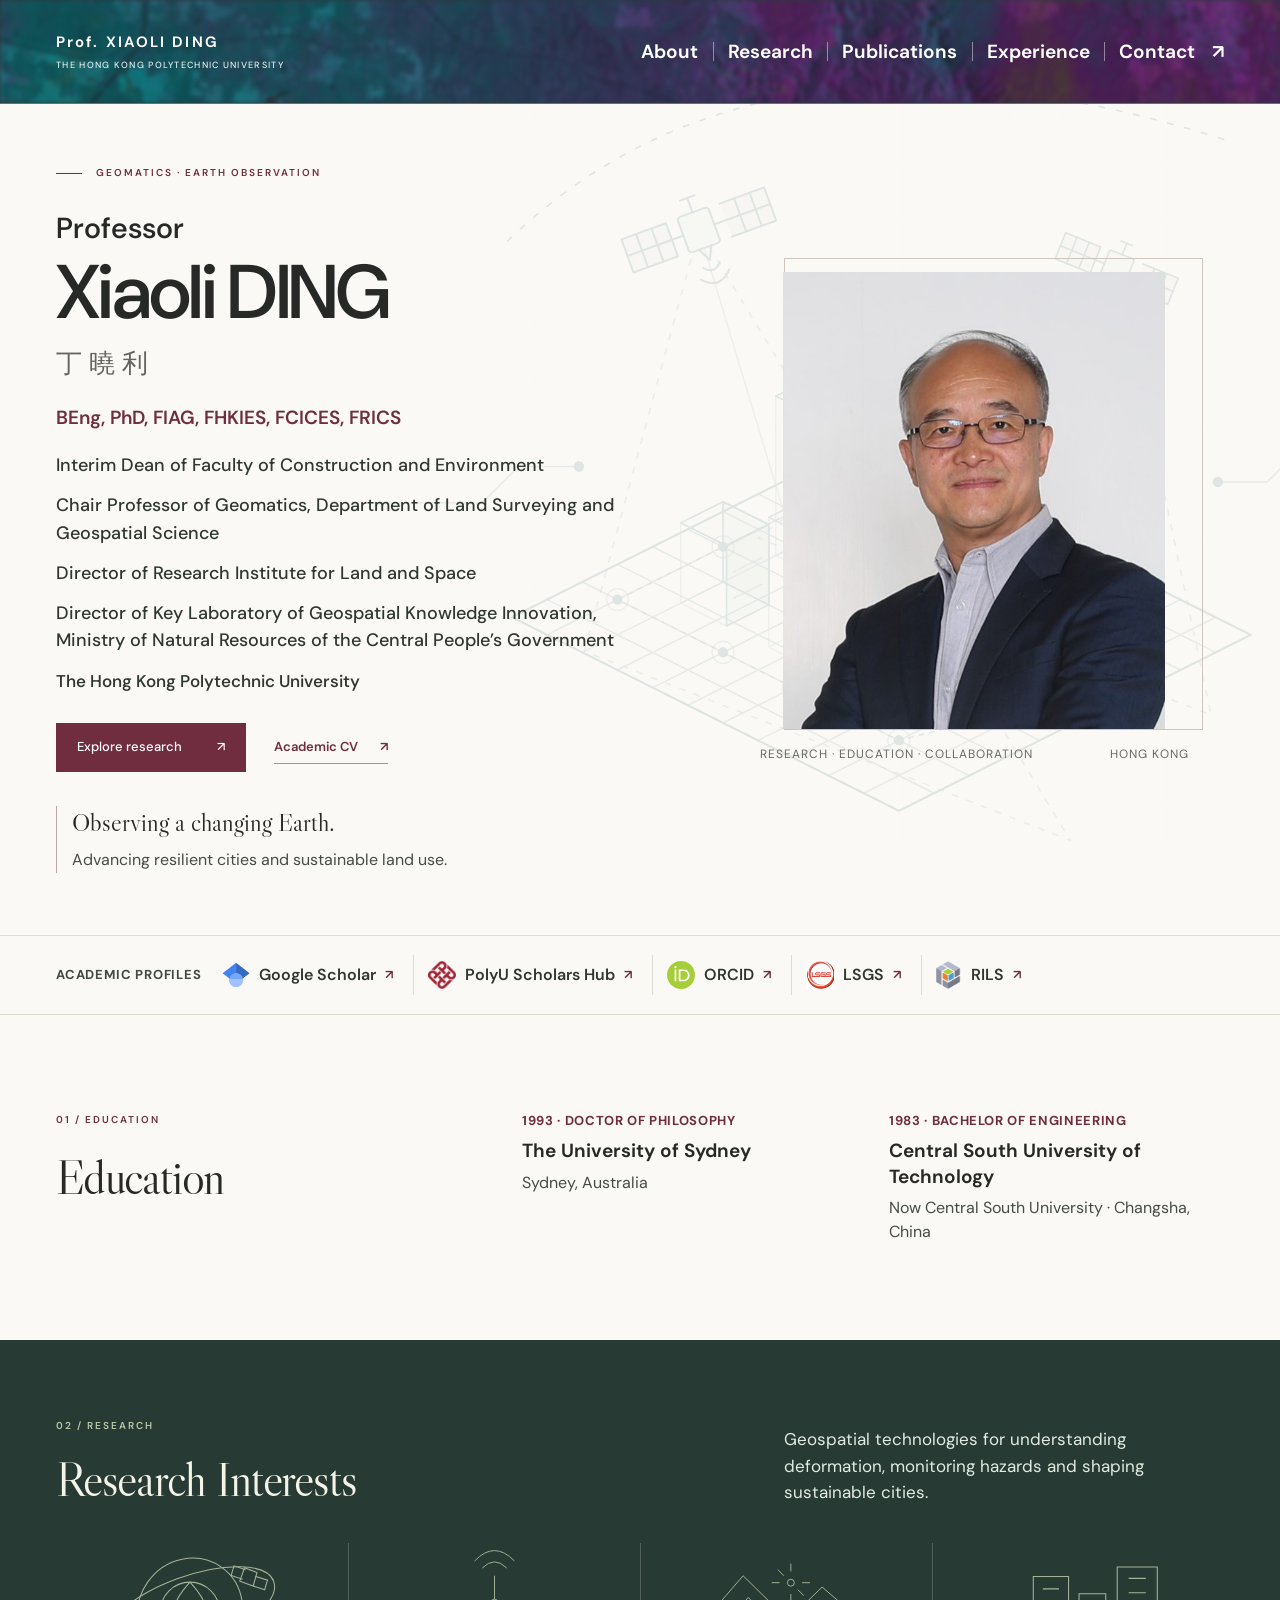
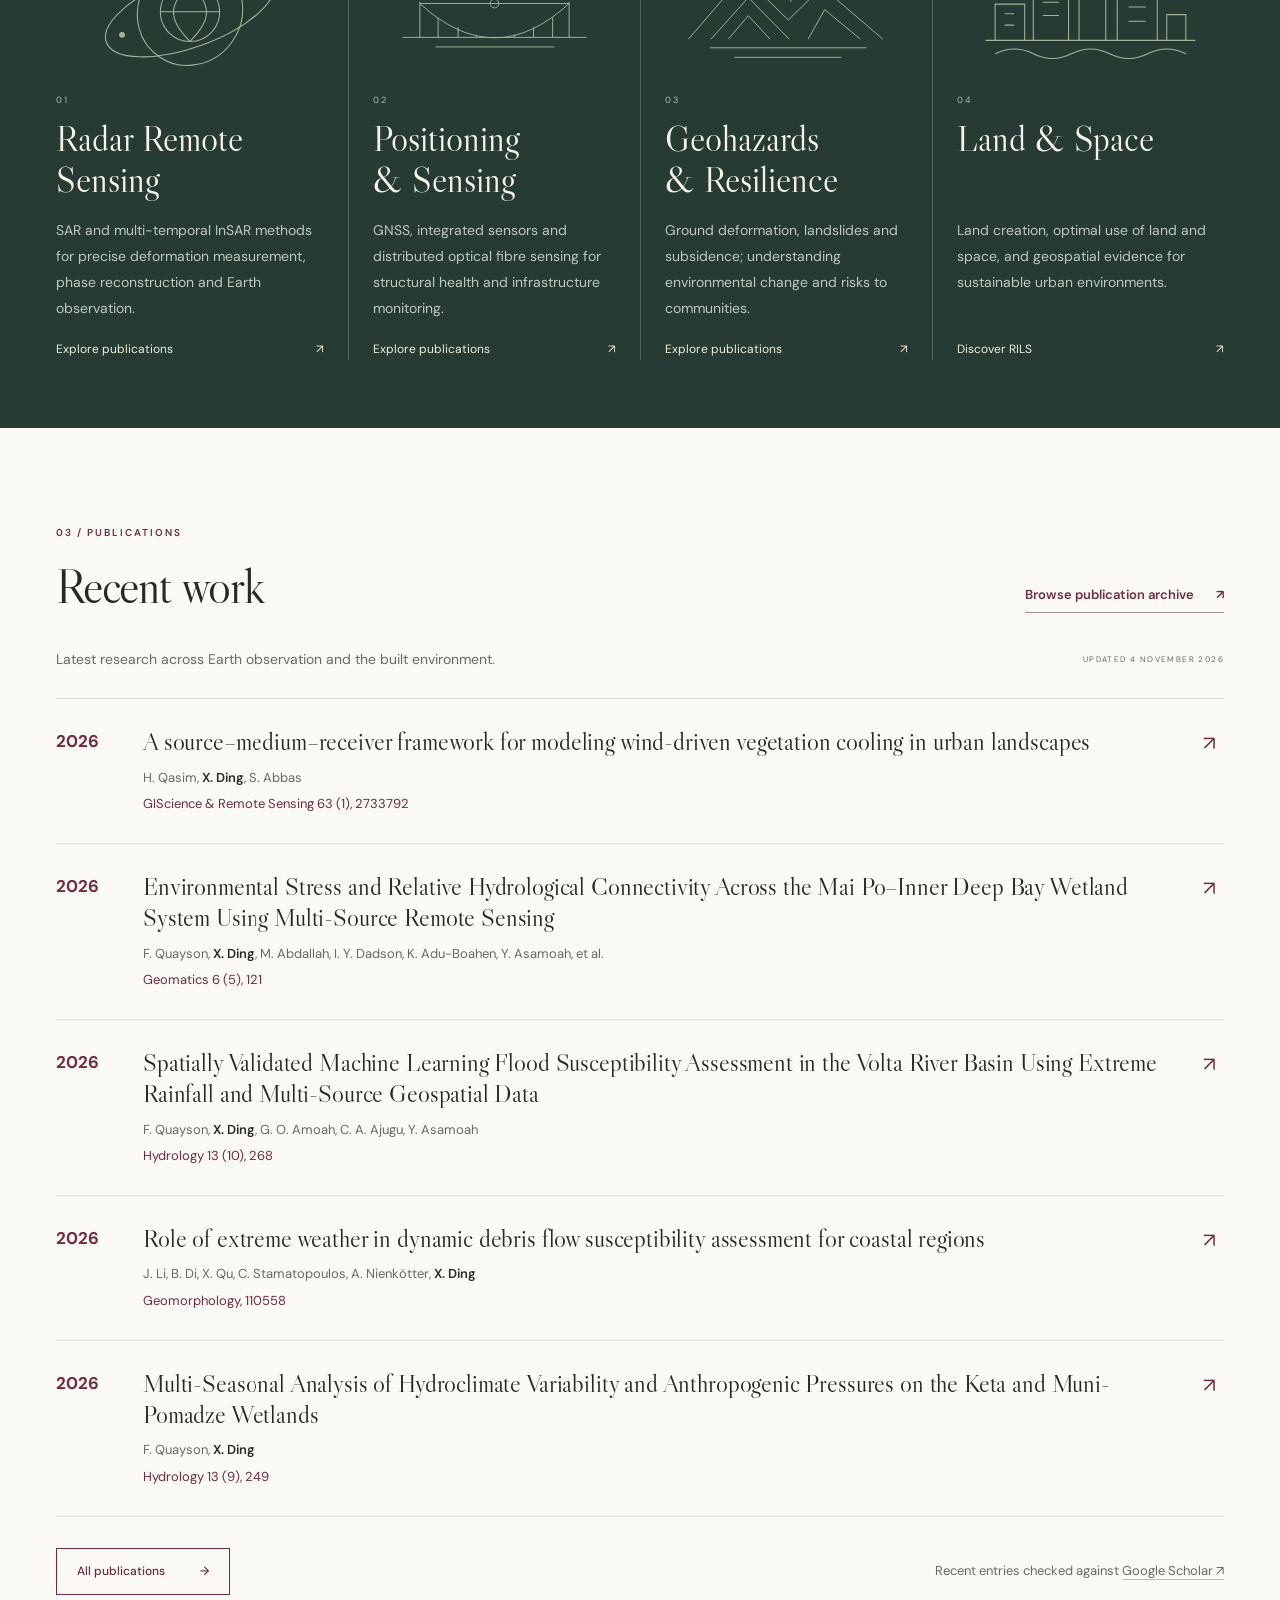
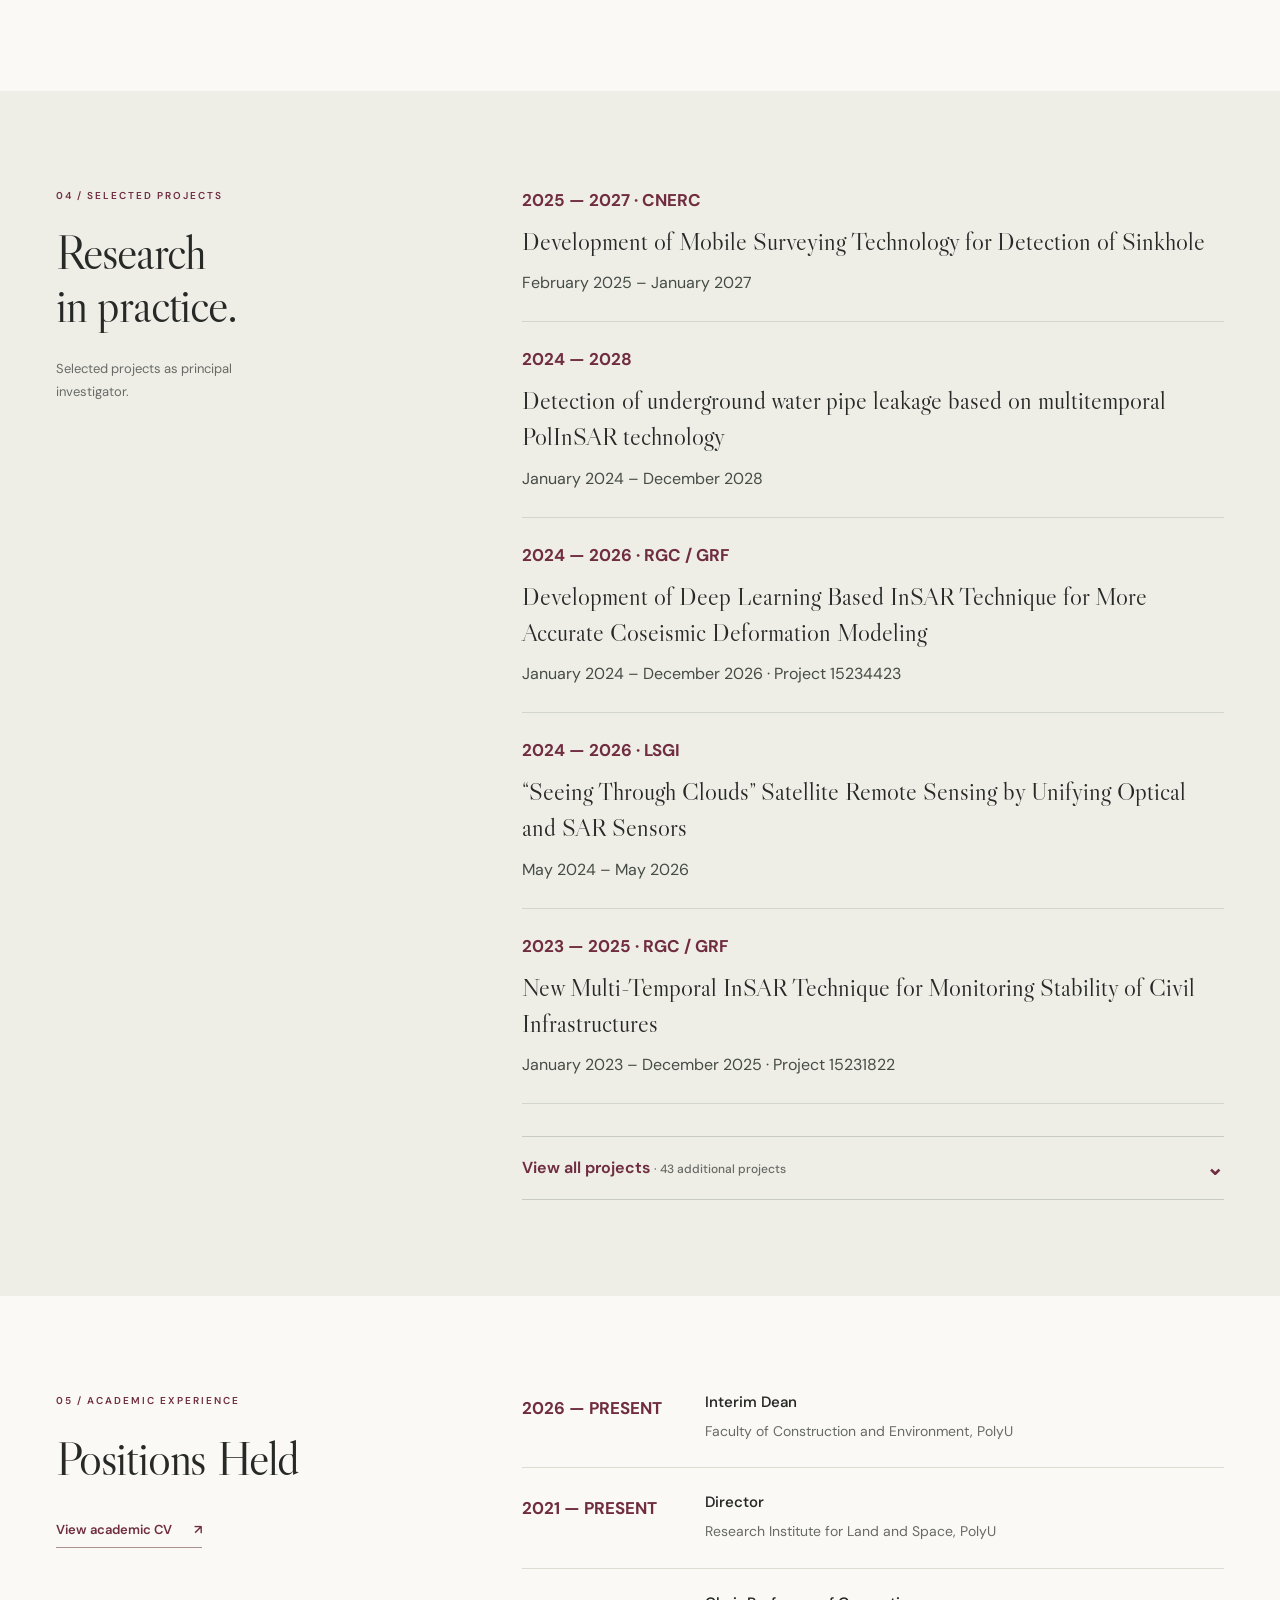
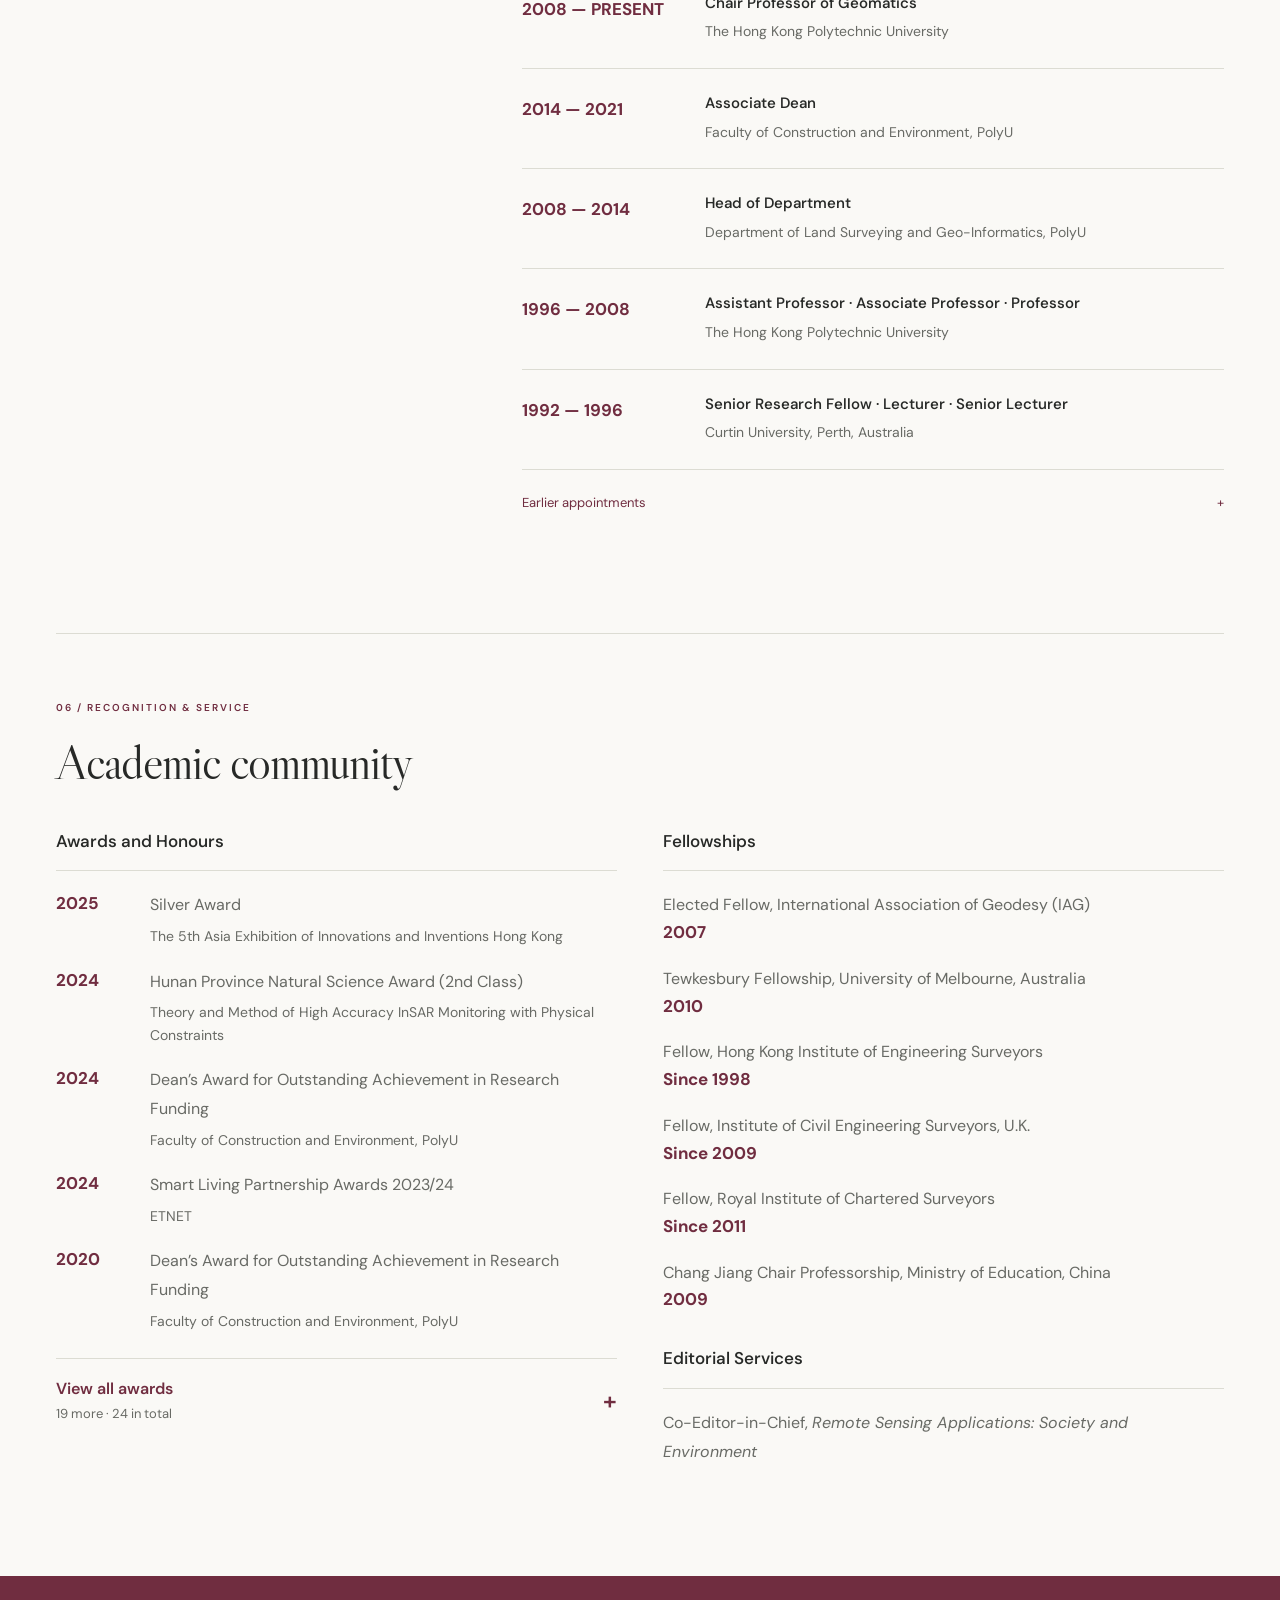
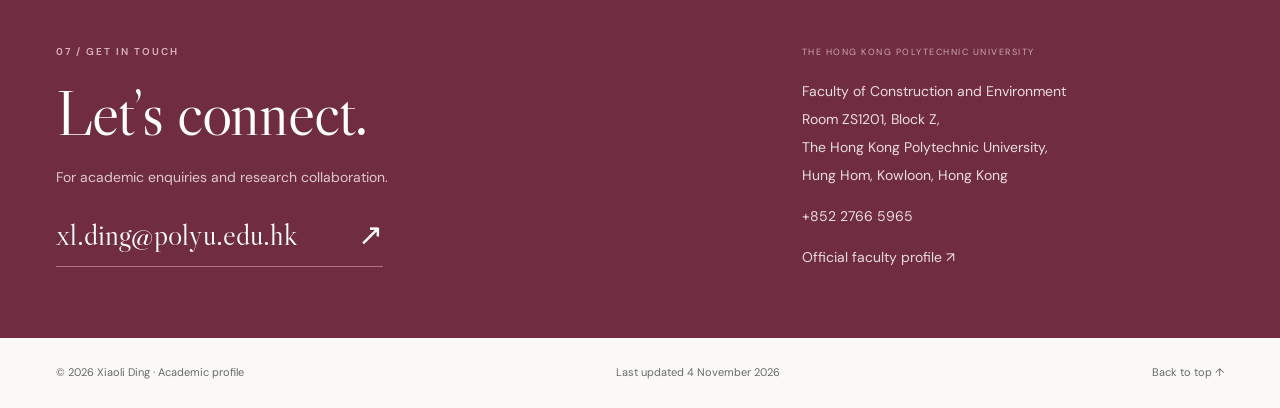
==== commit fe185671: "Soften homepage name font weight" ====
--- a/index.html
+++ b/index.html
@@ -1,6 +1,6 @@
 <!doctype html>
 <html lang="en">
-<head><meta charset="utf-8"><meta name="viewport" content="width=device-width,initial-scale=1"><meta name="theme-color" content="#702d40"><meta name="description" content="Professor Xiaoli Ding, Chair Professor of Geomatics at The Hong Kong Polytechnic University. Research in InSAR, GNSS, geohazards, and land and space."><title>Professor Xiaoli Ding | Geomatics · PolyU</title><link rel="icon" href="assets/favicon.svg" type="image/svg+xml"><link rel="stylesheet" href="styles.css?v=2b29ba6fdbcd"><script src="publications-data.js?v=57ed1a5712d6" defer></script><script src="app.js?v=8516279ea5c7" defer></script></head>
+<head><meta charset="utf-8"><meta name="viewport" content="width=device-width,initial-scale=1"><meta name="theme-color" content="#702d40"><meta name="description" content="Professor Xiaoli Ding, Chair Professor of Geomatics at The Hong Kong Polytechnic University. Research in InSAR, GNSS, geohazards, and land and space."><title>Professor Xiaoli Ding | Geomatics · PolyU</title><link rel="icon" href="assets/favicon.svg" type="image/svg+xml"><link rel="stylesheet" href="styles.css?v=6ed933c4da97"><script src="publications-data.js?v=57ed1a5712d6" defer></script><script src="app.js?v=8516279ea5c7" defer></script></head>
 <body class="home-profile">
 <a class="skip" href="#main">Skip to content</a>
 <header class="header"><a class="identity" href="index.html" aria-label="Xiaoli Ding home"><span>Prof. XIAOLI DING<small>THE HONG KONG POLYTECHNIC UNIVERSITY</small></span></a><button class="menu-toggle" aria-label="Open navigation" aria-expanded="false" aria-controls="navigation">Menu <span>☰</span></button><nav id="navigation" aria-label="Main navigation"><a href="#about">About</a><a href="#research">Research</a><a href="publications.html">Publications</a><a href="#experience">Experience</a><a href="#contact" class="nav-contact">Contact <span>↗</span></a></nav></header>
--- a/styles.css
+++ b/styles.css
@@ -240,7 +240,10 @@
   font-weight: 600;
   letter-spacing: -.035em;
 }
-.home-profile .hero h1 { font-size: clamp(43px, 6vw, 76px); }
+.home-profile .hero h1 {
+  font-size: clamp(43px, 6vw, 76px);
+  font-weight: 550;
+}
 .cv .page-intro h1 { font-size: clamp(34px, 6vw, 64px); }
 #about .education { margin-top: 0; padding-top: 0; border-top: 0; }
 .service-grid .editorial-heading { margin-top: 24px; }
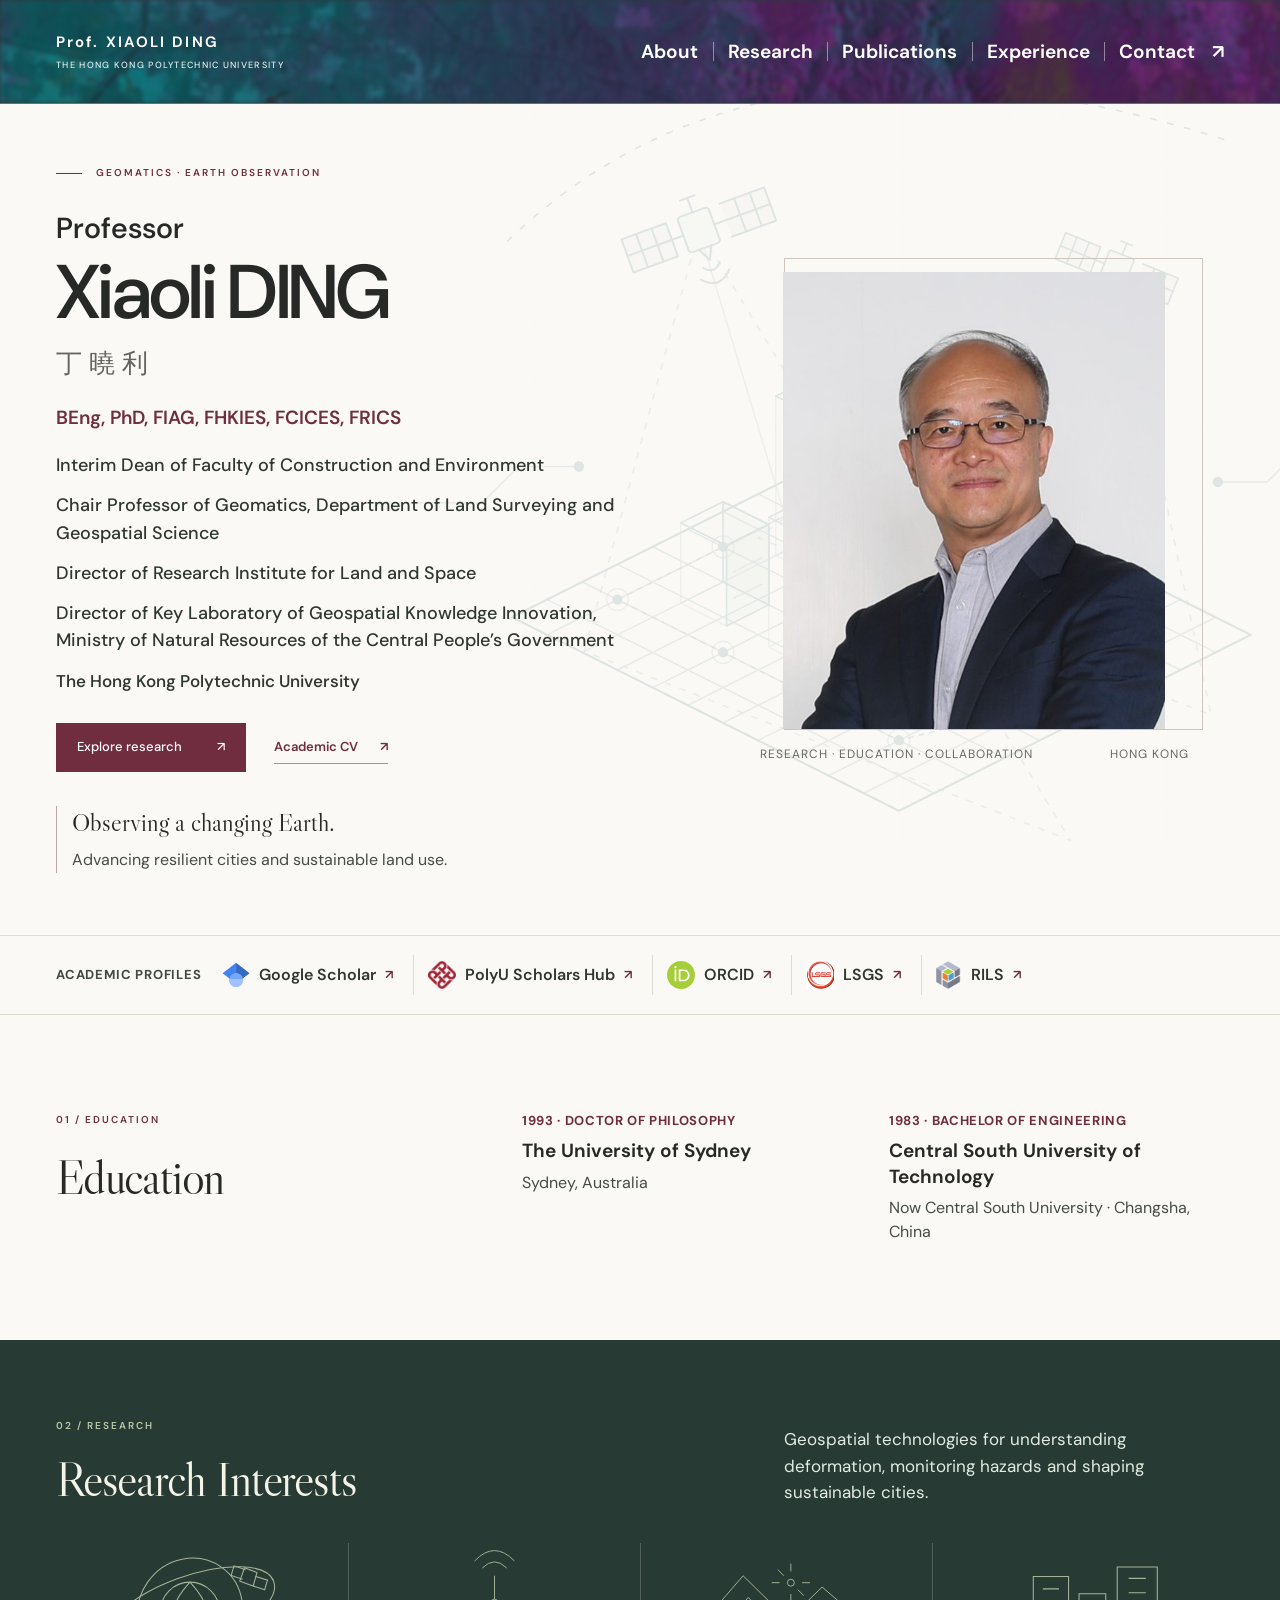
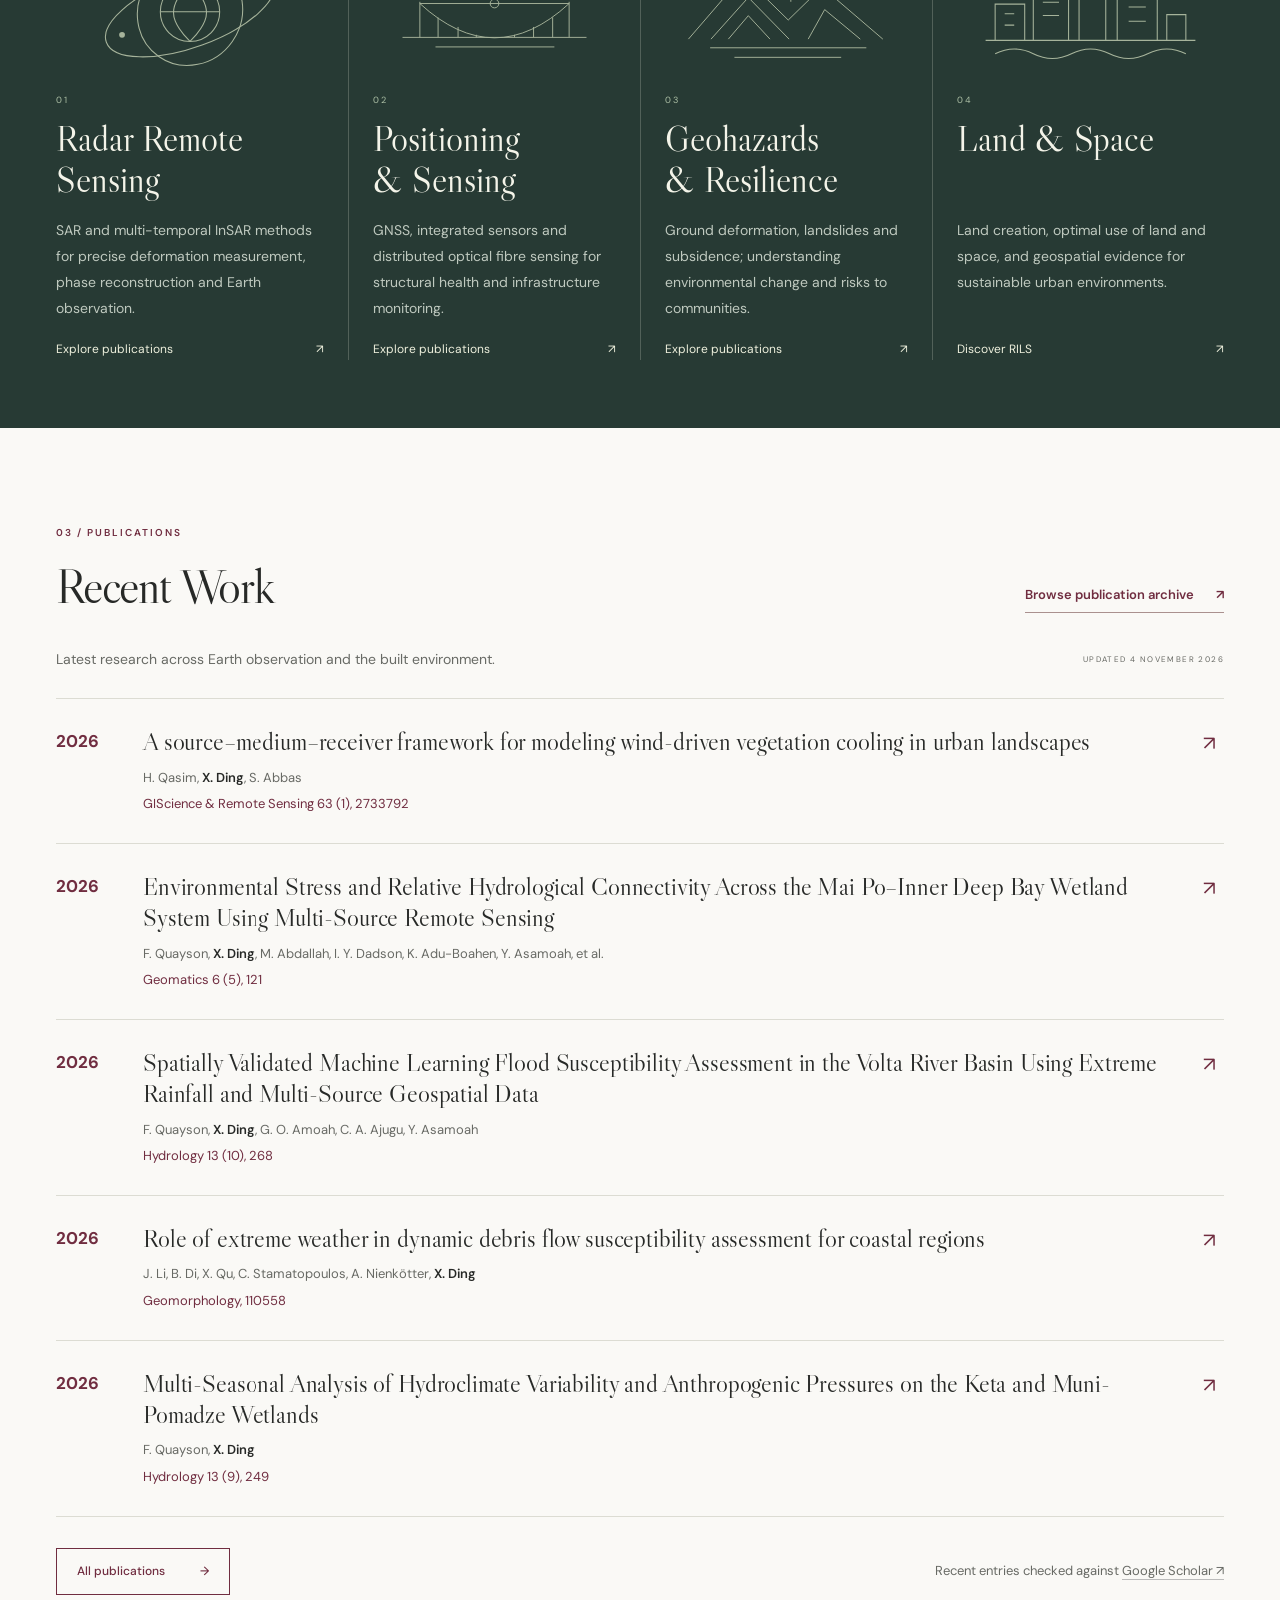
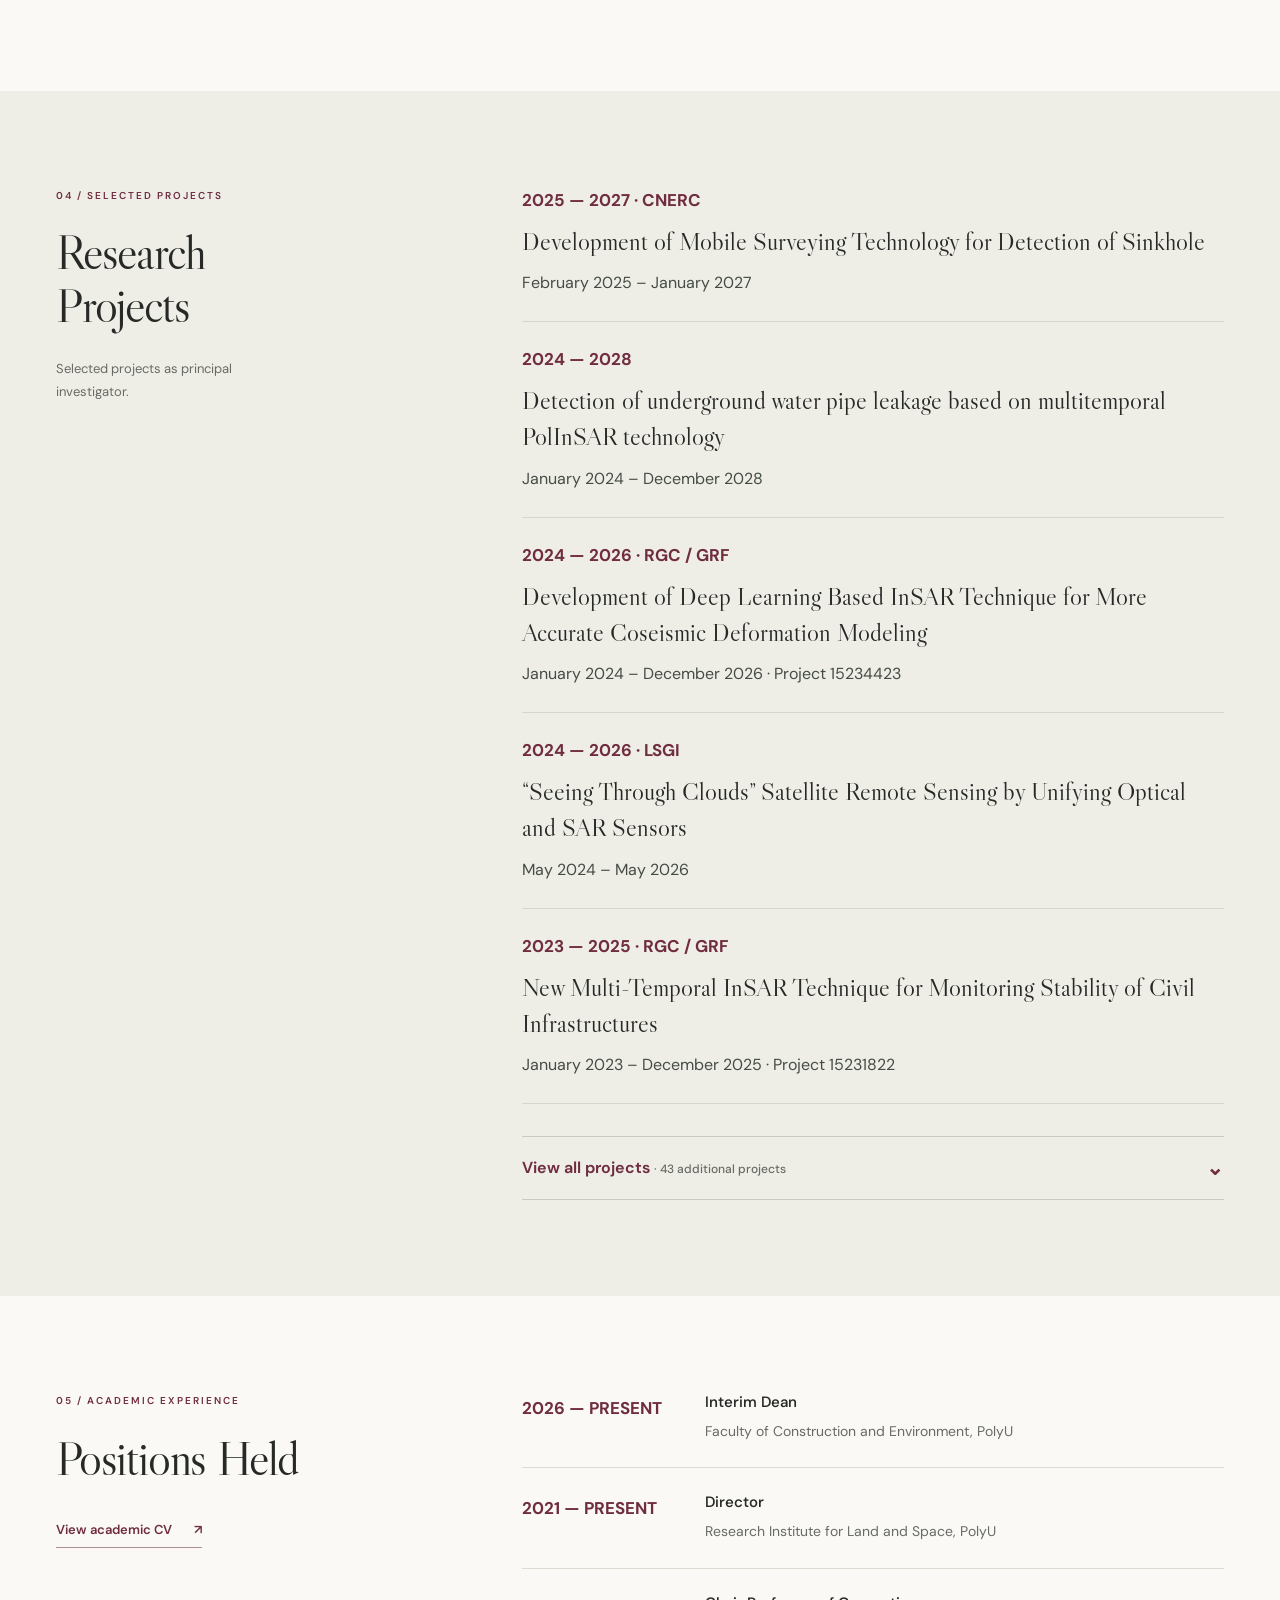
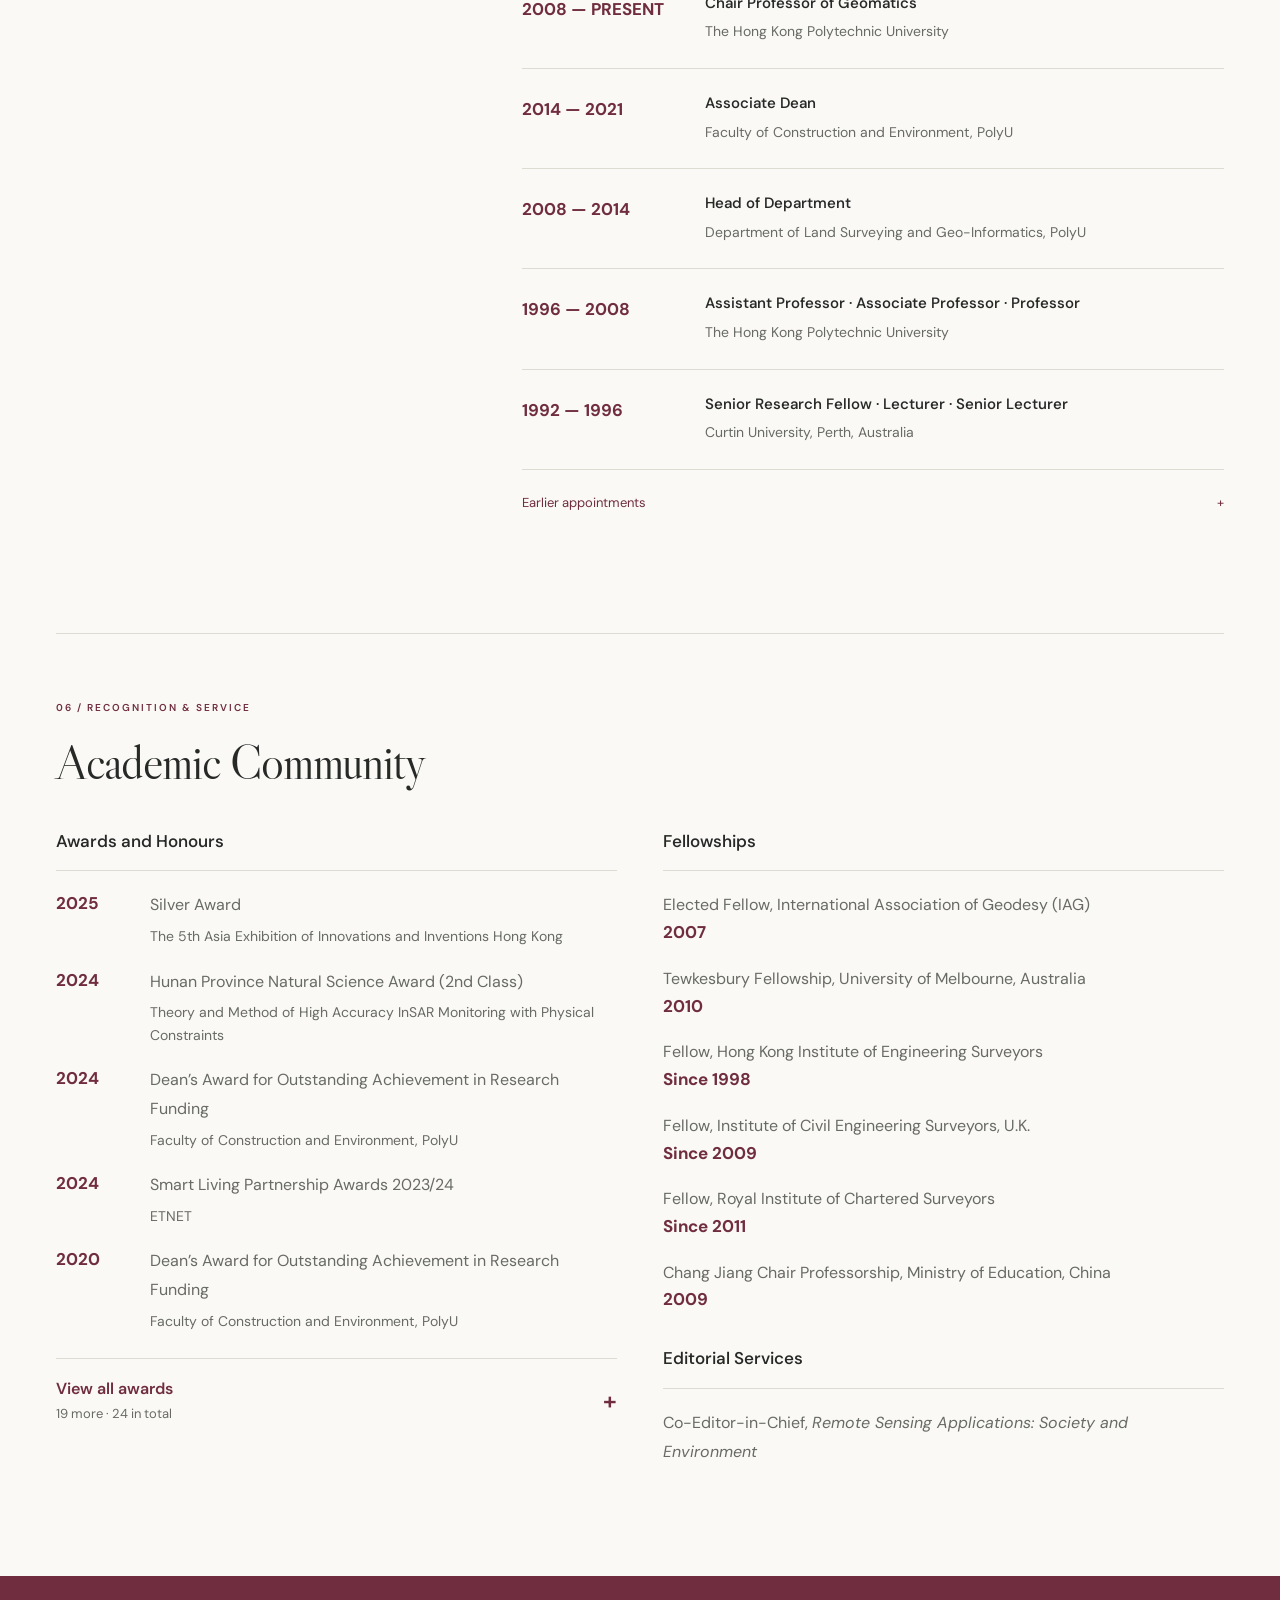
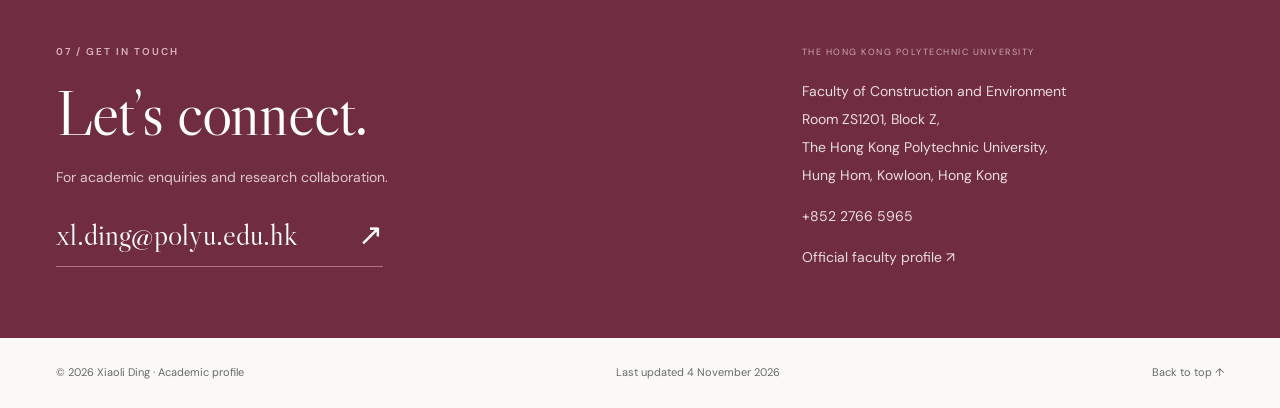
==== commit e54d933c: "Update homepage section titles" ====
--- a/index.html
+++ b/index.html
@@ -9,8 +9,8 @@
 <div class="profile-strip"><div class="wrap strip-inner"><span>Academic profiles</span><a href="https://scholar.google.com/citations?user=EL159QgAAAAJ&amp;hl=en" target="_blank" rel="noopener"><span class="official-mark" aria-hidden="true"><img src="assets/scholar-logo.ico" alt="" loading="lazy"></span><span class="profile-label">Google Scholar</span><span class="profile-arrow" aria-hidden="true">↗</span></a><a href="https://research.polyu.edu.hk/en/persons/xiaoli-ding/" target="_blank" rel="noopener"><span class="official-mark" aria-hidden="true"><img src="assets/polyu-logo.ico" alt="" loading="lazy"></span><span class="profile-label">PolyU Scholars Hub</span><span class="profile-arrow" aria-hidden="true">↗</span></a><a href="https://orcid.org/0000-0002-5733-3629" target="_blank" rel="noopener"><span class="official-mark" aria-hidden="true"><img src="assets/orcid-logo.svg" alt="" loading="lazy"></span><span class="profile-label">ORCID</span><span class="profile-arrow" aria-hidden="true">↗</span></a><a href="https://www.polyu.edu.hk/lsgs/people/academic-staff/prof-xiaoli-ding/" target="_blank" rel="noopener"><span class="official-mark lsgs-mark" aria-hidden="true"><img src="assets/lsgs-logo.png" alt="" loading="lazy"></span><span class="profile-label">LSGS</span><span class="profile-arrow" aria-hidden="true">↗</span></a><a href="https://www.polyu.edu.hk/rils/" target="_blank" rel="noopener"><span class="official-mark rils-mark" aria-hidden="true"><img src="assets/rils-logo.png" alt="" loading="lazy"></span><span class="profile-label">RILS</span><span class="profile-arrow" aria-hidden="true">↗</span></a></div></div>
 <section id="about" class="section wrap split"><div class="section-title"><span class="eyebrow">01 / EDUCATION</span><h2>Education</h2></div><div class="section-body"><div class="education"><div><span>1993 · DOCTOR OF PHILOSOPHY</span><h3>The University of Sydney</h3><p>Sydney, Australia</p></div><div><span>1983 · BACHELOR OF ENGINEERING</span><h3>Central South University of Technology</h3><p>Now Central South University · Changsha, China</p></div></div></div></section>
 <section id="research" class="research"><div class="wrap"><div class="section-heading"><div><span class="eyebrow">02 / RESEARCH</span><h2>Research Interests</h2></div><p>Geospatial technologies for understanding deformation, <br>monitoring hazards and shaping sustainable cities.</p></div><div class="research-grid"><article><div class="research-visual" aria-hidden="true"><svg viewBox="0 0 280 130"><g fill="none" stroke="currentColor"><ellipse cx="140" cy="70" rx="93" ry="37" transform="rotate(-20 140 70)"/><ellipse cx="140" cy="70" rx="54" ry="57" transform="rotate(35 140 70)"/><circle cx="140" cy="70" r="31"/><path d="M109 70h62M140 39c-23 25-23 39 0 62M140 39c23 25 23 39 0 62"/><path d="M197 24l13 5-4 14-14-5zM198 26l-12-4-3 10 12 4M208 33l13 4-3 10-12-4"/></g><circle cx="69" cy="94" r="3" fill="currentColor"/></svg></div><span class="research-number">01</span><h3>Radar Remote Sensing</h3><p>SAR and multi-temporal InSAR methods for precise deformation measurement, phase reconstruction and Earth observation.</p><a href="publications.html?q=InSAR">Explore publications <span>↗</span></a></article><article><div class="research-visual" aria-hidden="true"><svg viewBox="0 0 280 130"><g fill="none" stroke="currentColor"><path d="M34 100h212M54 100V59M226 100V59M54 61q86 79 172 0M54 61h172M75 77v23M98 88v12M119 97v3M163 97v3M185 88v12M207 77v23M140 29v27M126 20q14-14 28 0M117 12q23-24 46 0"/><circle cx="140" cy="61" r="5"/><path d="M72 111h137"/></g></svg></div><span class="research-number">02</span><h3>Positioning & Sensing</h3><p>GNSS, integrated sensors and distributed optical fibre sensing for structural health and infrastructure monitoring.</p><a href="publications.html?q=GNSS">Explore publications <span>↗</span></a></article><article><div class="research-visual" aria-hidden="true"><svg viewBox="0 0 280 130"><g fill="none" stroke="currentColor"><path d="M27 102l63-73 52 51 39-38 70 60M53 102l43-48 47 48M165 102l19-34 41 34M73 102l23-27 25 27M52 112h180M80 123h123"/><circle cx="145" cy="37" r="4"/><path d="M145 24v-9M158 37h9M145 50v9M132 37h-9M137 29l-7-7M153 45l7 7"/></g></svg></div><span class="research-number">03</span><h3>Geohazards & Resilience</h3><p>Ground deformation, landslides and subsidence; understanding environmental change and risks to communities.</p><a href="publications.html?q=landslide">Explore publications <span>↗</span></a></article><article><div class="research-visual" aria-hidden="true"><svg viewBox="0 0 280 130"><g fill="none" stroke="currentColor"><path d="M40 100V62h31v38M80 100V33h37v67M128 100V51h28v49M168 100V23h42v77M220 100V73h20v27M30 100h220M50 72h10M50 84h10M90 46h17M90 60h17M90 74h17M180 35h18M180 50h18M180 65h18M180 80h18M40 114q20-10 40 0t40 0t40 0t40 0t40 0"/></g></svg></div><span class="research-number">04</span><h3>Land & Space</h3><p>Land creation, optimal use of land and space, and geospatial evidence for sustainable urban environments.</p><a href="https://www.polyu.edu.hk/rils/" target="_blank" rel="noopener">Discover RILS <span>↗</span></a></article></div></div></section>
-<section id="publications" class="section wrap"><div class="section-heading"><div><span class="eyebrow">03 / PUBLICATIONS</span><h2>Recent work</h2></div><a class="text-link" href="publications.html">Browse publication archive <span>↗</span></a></div><div class="publication-intro"><p>Latest research across Earth observation and the built environment.</p><span>UPDATED 4 NOVEMBER 2026</span></div><div id="recent-publications" class="publication-list"></div><noscript><p><a href="publications.html">Open the publication archive</a> or <a href="https://scholar.google.com/citations?user=EL159QgAAAAJ&amp;sortby=pubdate">view recent work on Google Scholar</a>.</p></noscript><div class="pub-bottom"><a class="button outline" href="publications.html">All publications <span>→</span></a><p>Recent entries checked against <a href="https://scholar.google.com/citations?user=EL159QgAAAAJ&amp;sortby=pubdate" target="_blank" rel="noopener">Google Scholar ↗</a></p></div></section>
-<section id="projects" class="project-section"><div class="wrap section split"><div class="section-title"><span class="eyebrow">04 / SELECTED PROJECTS</span><h2>Research <br>in practice.</h2><p>Selected projects as principal investigator.</p></div><div class="project-list"><article><span>2025 — 2027 · CNERC</span><h3>Development of Mobile Surveying Technology for Detection of Sinkhole</h3><p>February 2025 – January 2027</p></article><article><span>2024 — 2028</span><h3>Detection of underground water pipe leakage based on multitemporal PolInSAR technology</h3><p>January 2024 – December 2028</p></article><article><span>2024 — 2026 · RGC / GRF</span><h3>Development of Deep Learning Based InSAR Technique for More Accurate Coseismic Deformation Modeling</h3><p>January 2024 – December 2026 · Project 15234423</p></article><article><span>2024 — 2026 · LSGI</span><h3>“Seeing Through Clouds” Satellite Remote Sensing by Unifying Optical and SAR Sensors</h3><p>May 2024 – May 2026</p></article><article><span>2023 — 2025 · RGC / GRF</span><h3>New Multi-Temporal InSAR Technique for Monitoring Stability of Civil Infrastructures</h3><p>January 2023 – December 2025 · Project 15231822</p></article><details class="project-archive"><summary><span>View all projects <small>· 43 additional projects</small></span><span class="project-chevron" aria-hidden="true">⌄</span></summary><p>Together with the five featured projects above, this archive lists the 48 projects recorded in Professor Ding’s CV as principal investigator.</p><ul><li><span class="project-date">2022–2023</span><span>Distributed Fiber Optic Sensing System</span></li>
+<section id="publications" class="section wrap"><div class="section-heading"><div><span class="eyebrow">03 / PUBLICATIONS</span><h2>Recent Work</h2></div><a class="text-link" href="publications.html">Browse publication archive <span>↗</span></a></div><div class="publication-intro"><p>Latest research across Earth observation and the built environment.</p><span>UPDATED 4 NOVEMBER 2026</span></div><div id="recent-publications" class="publication-list"></div><noscript><p><a href="publications.html">Open the publication archive</a> or <a href="https://scholar.google.com/citations?user=EL159QgAAAAJ&amp;sortby=pubdate">view recent work on Google Scholar</a>.</p></noscript><div class="pub-bottom"><a class="button outline" href="publications.html">All publications <span>→</span></a><p>Recent entries checked against <a href="https://scholar.google.com/citations?user=EL159QgAAAAJ&amp;sortby=pubdate" target="_blank" rel="noopener">Google Scholar ↗</a></p></div></section>
+<section id="projects" class="project-section"><div class="wrap section split"><div class="section-title"><span class="eyebrow">04 / SELECTED PROJECTS</span><h2>Research <br>Projects</h2><p>Selected projects as principal investigator.</p></div><div class="project-list"><article><span>2025 — 2027 · CNERC</span><h3>Development of Mobile Surveying Technology for Detection of Sinkhole</h3><p>February 2025 – January 2027</p></article><article><span>2024 — 2028</span><h3>Detection of underground water pipe leakage based on multitemporal PolInSAR technology</h3><p>January 2024 – December 2028</p></article><article><span>2024 — 2026 · RGC / GRF</span><h3>Development of Deep Learning Based InSAR Technique for More Accurate Coseismic Deformation Modeling</h3><p>January 2024 – December 2026 · Project 15234423</p></article><article><span>2024 — 2026 · LSGI</span><h3>“Seeing Through Clouds” Satellite Remote Sensing by Unifying Optical and SAR Sensors</h3><p>May 2024 – May 2026</p></article><article><span>2023 — 2025 · RGC / GRF</span><h3>New Multi-Temporal InSAR Technique for Monitoring Stability of Civil Infrastructures</h3><p>January 2023 – December 2025 · Project 15231822</p></article><details class="project-archive"><summary><span>View all projects <small>· 43 additional projects</small></span><span class="project-chevron" aria-hidden="true">⌄</span></summary><p>Together with the five featured projects above, this archive lists the 48 projects recorded in Professor Ding’s CV as principal investigator.</p><ul><li><span class="project-date">2022–2023</span><span>Distributed Fiber Optic Sensing System</span></li>
 <li><span class="project-date">2021–2022</span><span>Mobile Mapping System</span></li>
 <li><span class="project-date">2020–2022</span><span>Development of Ground-Based Radar Remote Sensing Techniques for Long-Term Monitoring of Fast Deformation over Extended Areas</span></li>
 <li><span class="project-date">2020–2022</span><span>Development of Integrated InSAR and Mobile Surveying Technologies for Monitoring Land Subsidence</span></li>
@@ -54,7 +54,7 @@
 <li><span class="project-date">1994–1997</span><span>Integrated Monitoring Systems for Open Pit Wall Deformation</span></li>
 <li><span class="project-date">1994–1995</span><span>Geodetic Networks in the GPS Age</span></li></ul></details></div></div></section>
 <section id="experience" class="section wrap split"><div class="section-title"><span class="eyebrow">05 / ACADEMIC EXPERIENCE</span><h2>Positions Held</h2><a class="text-link" href="cv.html">View academic CV <span>↗</span></a></div><div class="timeline"><article><time>2026 — PRESENT</time><div><h3>Interim Dean</h3><p>Faculty of Construction and Environment, PolyU</p></div></article><article><time>2021 — PRESENT</time><div><h3>Director</h3><p>Research Institute for Land and Space, PolyU</p></div></article><article><time>2008 — PRESENT</time><div><h3>Chair Professor of Geomatics</h3><p>The Hong Kong Polytechnic University</p></div></article><article><time>2014 — 2021</time><div><h3>Associate Dean</h3><p>Faculty of Construction and Environment, PolyU</p></div></article><article><time>2008 — 2014</time><div><h3>Head of Department</h3><p>Department of Land Surveying and Geo-Informatics, PolyU</p></div></article><article><time>1996 — 2008</time><div><h3>Assistant Professor · Associate Professor · Professor</h3><p>The Hong Kong Polytechnic University</p></div></article><article><time>1992 — 1996</time><div><h3>Senior Research Fellow · Lecturer · Senior Lecturer</h3><p>Curtin University, Perth, Australia</p></div></article><details><summary>Earlier appointments <span>+</span></summary><article><time>1986 — 1988</time><div><h3>Visiting Scholar</h3><p>The University of Sydney, Australia</p></div></article><article><time>1983 — 1986</time><div><h3>Assistant Lecturer</h3><p>Northeast University of Technology, Shenyang, China</p></div></article></details></div></section>
-<section class="service-section wrap"><div><span class="eyebrow">06 / RECOGNITION & SERVICE</span><h2>Academic community</h2></div><div class="service-grid"><article class="awards-panel"><h3>Awards and Honours</h3><ul class="plain-list awards-list"><li><span>2025</span><div>Silver Award<small>The 5th Asia Exhibition of Innovations and Inventions Hong Kong</small></div></li><li><span>2024</span><div>Hunan Province Natural Science Award (2nd Class)<small>Theory and Method of High Accuracy InSAR Monitoring with Physical Constraints</small></div></li><li><span>2024</span><div>Dean’s Award for Outstanding Achievement in Research Funding<small>Faculty of Construction and Environment, PolyU</small></div></li><li><span>2024</span><div>Smart Living Partnership Awards 2023/24<small>ETNET</small></div></li><li><span>2020</span><div>Dean’s Award for Outstanding Achievement in Research Funding<small>Faculty of Construction and Environment, PolyU</small></div></li></ul><details class="awards-archive"><summary><span>View all awards <small>19 more · 24 in total</small></span><span class="awards-toggle" aria-hidden="true">+</span></summary><ul class="plain-list awards-list"><li><span>2019</span><div>State Technological Progress Award (2nd Class)<small>State Council of China</small></div></li><li><span>2018</span><div>Hong Kong Smart City Awards (Smart Mobility)<small>Smart City Summit cum Awards 2018 · ETNET</small></div></li><li><span>2018</span><div>Hong Kong Smart City Awards (Smart Environment)<small>Smart City Summit cum Awards 2018 · ETNET</small></div></li><li><span>2017</span><div>Hunan Province Science and Technology Progress Award (1st Class)<small>Hunan Provincial Government, China</small></div></li><li><span>2017</span><div>Faculty Awards for Excellent Performance/Achievement (Team Teaching)<small>Faculty of Construction and Environment, The Hong Kong Polytechnic University</small></div></li><li><span>2017</span><div>Distinguished Knowledge Transfer Awards (Research Excellence Merit Award)<small>The Hong Kong Polytechnic University</small></div></li><li><span>2015</span><div>Dean’s Award for Outstanding Performance in Teaching<small>Faculty of Construction and Environment, The Hong Kong Polytechnic University</small></div></li><li><span>2015</span><div>Dean’s Award for Outstanding Achievement in Research Funding<small>Faculty of Construction and Environment, The Hong Kong Polytechnic University</small></div></li><li><span>2013</span><div>Natural Science Award (1st Class)<small>Ministry of Education of China, Chinese Central Government</small></div></li><li><span>2013</span><div>National Surveying and Mapping Science and Technology Award (1st Class)<small>State Administration of Surveying, Mapping and Geoinformation, Chinese Central Government</small></div></li><li><span>2012</span><div>Provincial Scientific and Technological Award (1st Class)<small>Shangxi Provincial Government, China</small></div></li><li><span>2009</span><div>Innovation Award (Silver Medal)<small>Brussels Innova Fair</small></div></li><li><span>2008</span><div>Dean’s Award for Outstanding Achievement in Technology Transfer<small>Faculty of Construction and Land Use, The Hong Kong Polytechnic University</small></div></li><li><span>2008</span><div>Dean’s Award for Outstanding Achievement in Research Funding<small>Faculty of Construction and Land Use, The Hong Kong Polytechnic University</small></div></li><li><span>2007</span><div>Award for Departmental Best Teacher<small>Department of Land Surveying and Geo-Informatics, The Hong Kong Polytechnic University</small></div></li><li><span>2007</span><div>Award for Departmental Best Researcher<small>Department of Land Surveying and Geo-Informatics, The Hong Kong Polytechnic University</small></div></li><li><span>2005</span><div>National Surveying and Mapping Science and Technology Award (2nd Class)<small>State Administration of Surveying, Mapping and Geoinformation, Chinese Central Government</small></div></li><li><span>2003</span><div>Outstanding Performance and Achievement in Research and Scholarly Activities<small>Faculty of Construction and Land Use, The Hong Kong Polytechnic University</small></div></li><li><span>1989 – 1992</span><div>Postgraduate Research Awards<small>University of Sydney, Australia</small></div></li></ul></details></article><article><h3>Fellowships</h3><ul class="plain-list compact recognition-list"><li>Elected Fellow, International Association of Geodesy (IAG) <small>2007</small></li><li>Tewkesbury Fellowship, University of Melbourne, Australia <small>2010</small></li><li>Fellow, Hong Kong Institute of Engineering Surveyors <small>Since 1998</small></li><li>Fellow, Institute of Civil Engineering Surveyors, U.K. <small>Since 2009</small></li><li>Fellow, Royal Institute of Chartered Surveyors <small>Since 2011</small></li><li>Chang Jiang Chair Professorship, Ministry of Education, China <small>2009</small></li></ul><h3 class="editorial-heading">Editorial Services</h3><ul class="plain-list compact"><li>Co-Editor-in-Chief, <em>Remote Sensing Applications: Society and Environment</em></li></ul></article></div></section>
+<section class="service-section wrap"><div><span class="eyebrow">06 / RECOGNITION & SERVICE</span><h2>Academic Community</h2></div><div class="service-grid"><article class="awards-panel"><h3>Awards and Honours</h3><ul class="plain-list awards-list"><li><span>2025</span><div>Silver Award<small>The 5th Asia Exhibition of Innovations and Inventions Hong Kong</small></div></li><li><span>2024</span><div>Hunan Province Natural Science Award (2nd Class)<small>Theory and Method of High Accuracy InSAR Monitoring with Physical Constraints</small></div></li><li><span>2024</span><div>Dean’s Award for Outstanding Achievement in Research Funding<small>Faculty of Construction and Environment, PolyU</small></div></li><li><span>2024</span><div>Smart Living Partnership Awards 2023/24<small>ETNET</small></div></li><li><span>2020</span><div>Dean’s Award for Outstanding Achievement in Research Funding<small>Faculty of Construction and Environment, PolyU</small></div></li></ul><details class="awards-archive"><summary><span>View all awards <small>19 more · 24 in total</small></span><span class="awards-toggle" aria-hidden="true">+</span></summary><ul class="plain-list awards-list"><li><span>2019</span><div>State Technological Progress Award (2nd Class)<small>State Council of China</small></div></li><li><span>2018</span><div>Hong Kong Smart City Awards (Smart Mobility)<small>Smart City Summit cum Awards 2018 · ETNET</small></div></li><li><span>2018</span><div>Hong Kong Smart City Awards (Smart Environment)<small>Smart City Summit cum Awards 2018 · ETNET</small></div></li><li><span>2017</span><div>Hunan Province Science and Technology Progress Award (1st Class)<small>Hunan Provincial Government, China</small></div></li><li><span>2017</span><div>Faculty Awards for Excellent Performance/Achievement (Team Teaching)<small>Faculty of Construction and Environment, The Hong Kong Polytechnic University</small></div></li><li><span>2017</span><div>Distinguished Knowledge Transfer Awards (Research Excellence Merit Award)<small>The Hong Kong Polytechnic University</small></div></li><li><span>2015</span><div>Dean’s Award for Outstanding Performance in Teaching<small>Faculty of Construction and Environment, The Hong Kong Polytechnic University</small></div></li><li><span>2015</span><div>Dean’s Award for Outstanding Achievement in Research Funding<small>Faculty of Construction and Environment, The Hong Kong Polytechnic University</small></div></li><li><span>2013</span><div>Natural Science Award (1st Class)<small>Ministry of Education of China, Chinese Central Government</small></div></li><li><span>2013</span><div>National Surveying and Mapping Science and Technology Award (1st Class)<small>State Administration of Surveying, Mapping and Geoinformation, Chinese Central Government</small></div></li><li><span>2012</span><div>Provincial Scientific and Technological Award (1st Class)<small>Shangxi Provincial Government, China</small></div></li><li><span>2009</span><div>Innovation Award (Silver Medal)<small>Brussels Innova Fair</small></div></li><li><span>2008</span><div>Dean’s Award for Outstanding Achievement in Technology Transfer<small>Faculty of Construction and Land Use, The Hong Kong Polytechnic University</small></div></li><li><span>2008</span><div>Dean’s Award for Outstanding Achievement in Research Funding<small>Faculty of Construction and Land Use, The Hong Kong Polytechnic University</small></div></li><li><span>2007</span><div>Award for Departmental Best Teacher<small>Department of Land Surveying and Geo-Informatics, The Hong Kong Polytechnic University</small></div></li><li><span>2007</span><div>Award for Departmental Best Researcher<small>Department of Land Surveying and Geo-Informatics, The Hong Kong Polytechnic University</small></div></li><li><span>2005</span><div>National Surveying and Mapping Science and Technology Award (2nd Class)<small>State Administration of Surveying, Mapping and Geoinformation, Chinese Central Government</small></div></li><li><span>2003</span><div>Outstanding Performance and Achievement in Research and Scholarly Activities<small>Faculty of Construction and Land Use, The Hong Kong Polytechnic University</small></div></li><li><span>1989 – 1992</span><div>Postgraduate Research Awards<small>University of Sydney, Australia</small></div></li></ul></details></article><article><h3>Fellowships</h3><ul class="plain-list compact recognition-list"><li>Elected Fellow, International Association of Geodesy (IAG) <small>2007</small></li><li>Tewkesbury Fellowship, University of Melbourne, Australia <small>2010</small></li><li>Fellow, Hong Kong Institute of Engineering Surveyors <small>Since 1998</small></li><li>Fellow, Institute of Civil Engineering Surveyors, U.K. <small>Since 2009</small></li><li>Fellow, Royal Institute of Chartered Surveyors <small>Since 2011</small></li><li>Chang Jiang Chair Professorship, Ministry of Education, China <small>2009</small></li></ul><h3 class="editorial-heading">Editorial Services</h3><ul class="plain-list compact"><li>Co-Editor-in-Chief, <em>Remote Sensing Applications: Society and Environment</em></li></ul></article></div></section>
 <section id="contact" class="contact"><div class="wrap contact-inner"><div><span class="eyebrow">07 / GET IN TOUCH</span><h2>Let’s connect.</h2><p>For academic enquiries and research collaboration.</p><a class="contact-email" href="mailto:xl.ding@polyu.edu.hk">xl.ding@polyu.edu.hk <span>↗</span></a></div><address><span>THE HONG KONG POLYTECHNIC UNIVERSITY</span>Faculty of Construction and Environment<br>Room ZS1201, Block Z,<br>The Hong Kong Polytechnic University,<br>Hung Hom, Kowloon, Hong Kong<a href="tel:+85227665965">+852 2766 5965</a><a href="https://www.polyu.edu.hk/fce/about-fce/faculty-structure/people/prof-xiaoli-ding/?sc_lang=en" target="_blank" rel="noopener">Official faculty profile ↗</a></address></div></section>
 </main><footer class="wrap footer"><span>© 2026 Xiaoli Ding · Academic profile</span><span>Last updated 4 November 2026</span><a href="#main">Back to top ↑</a></footer>
 </body></html>
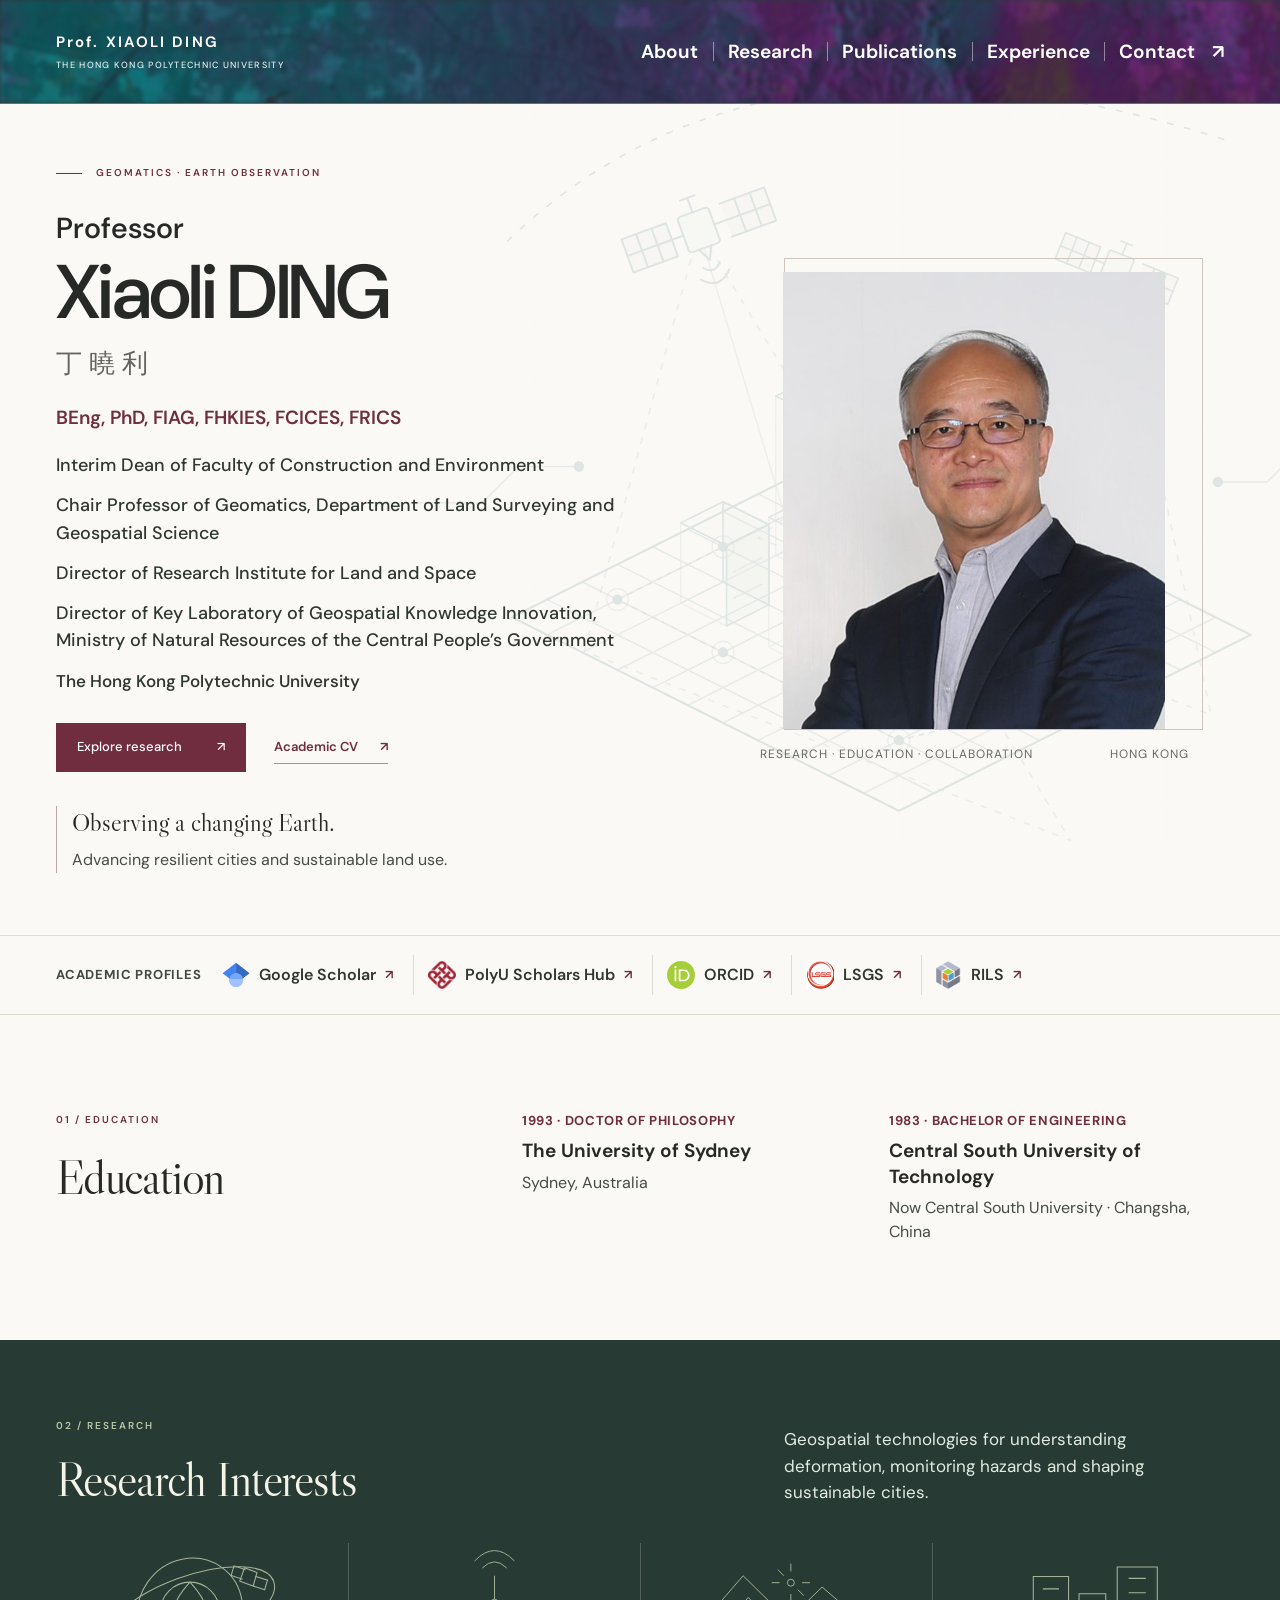
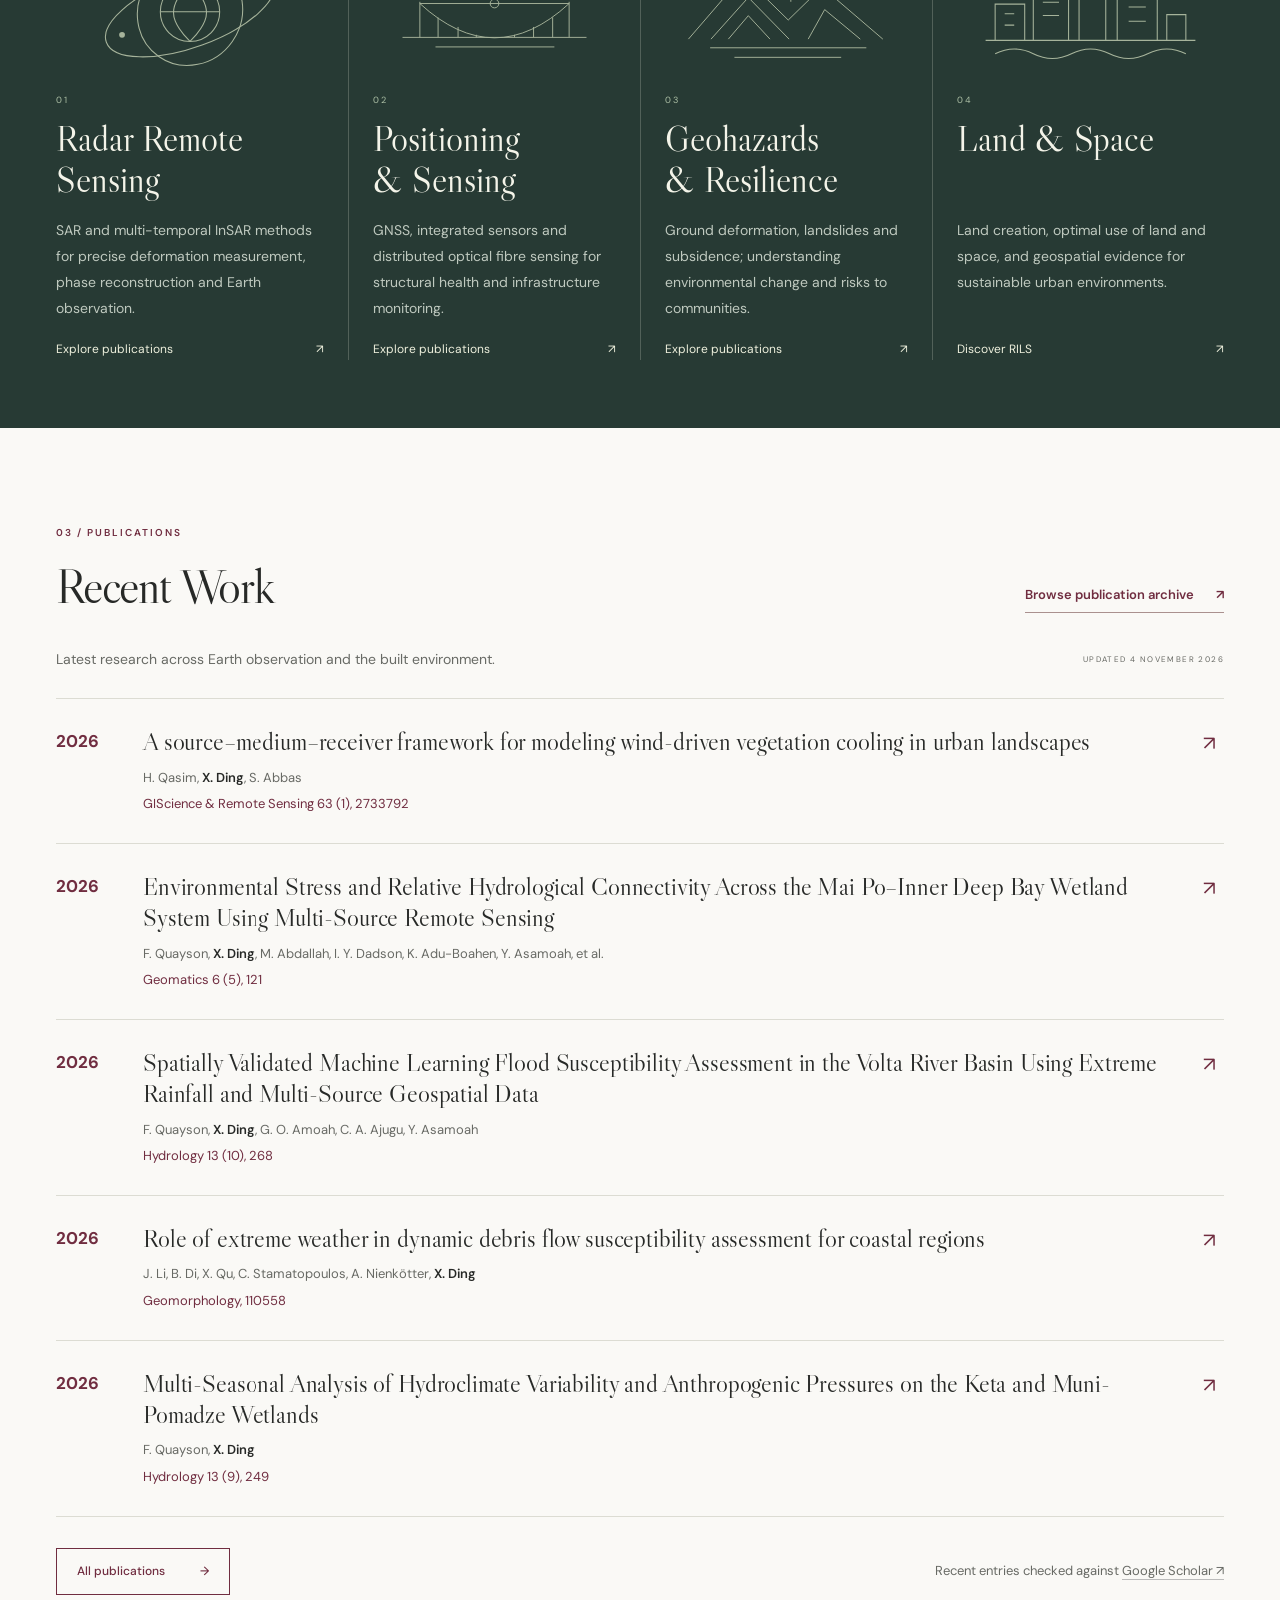
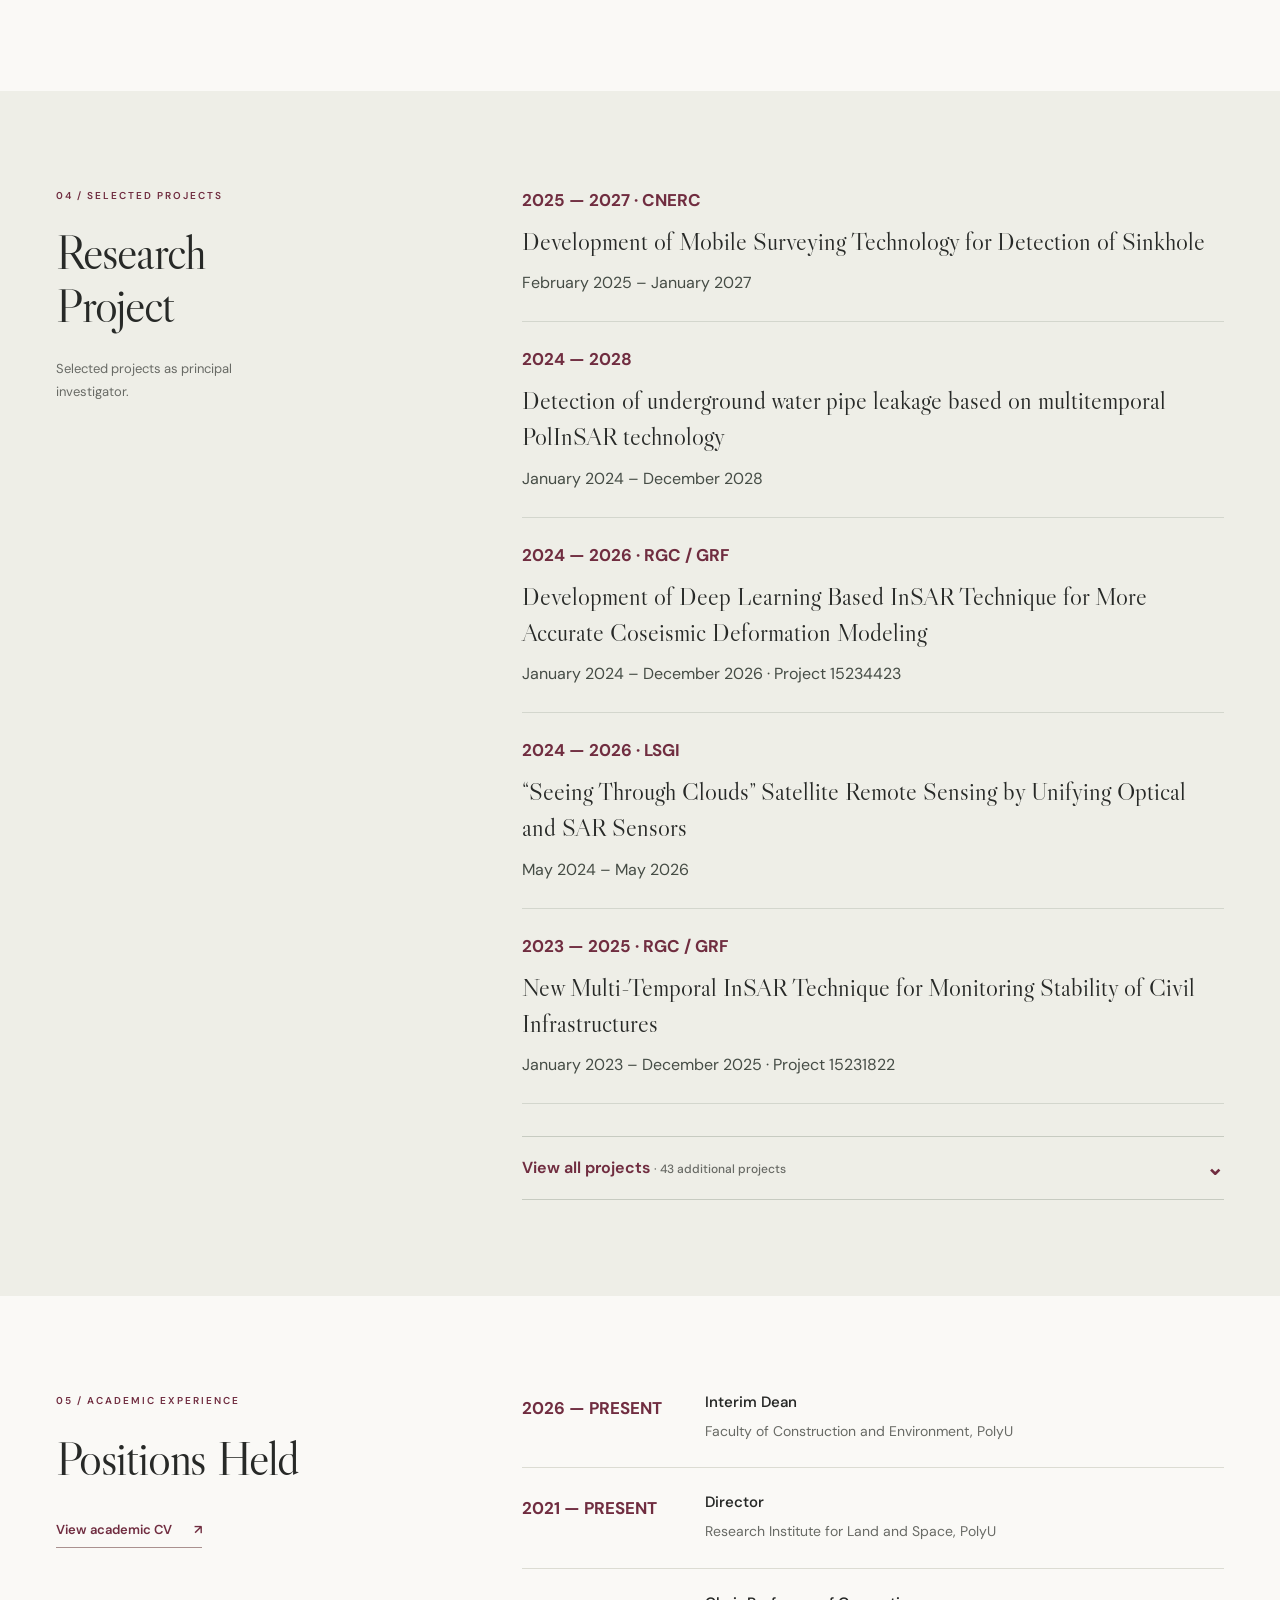
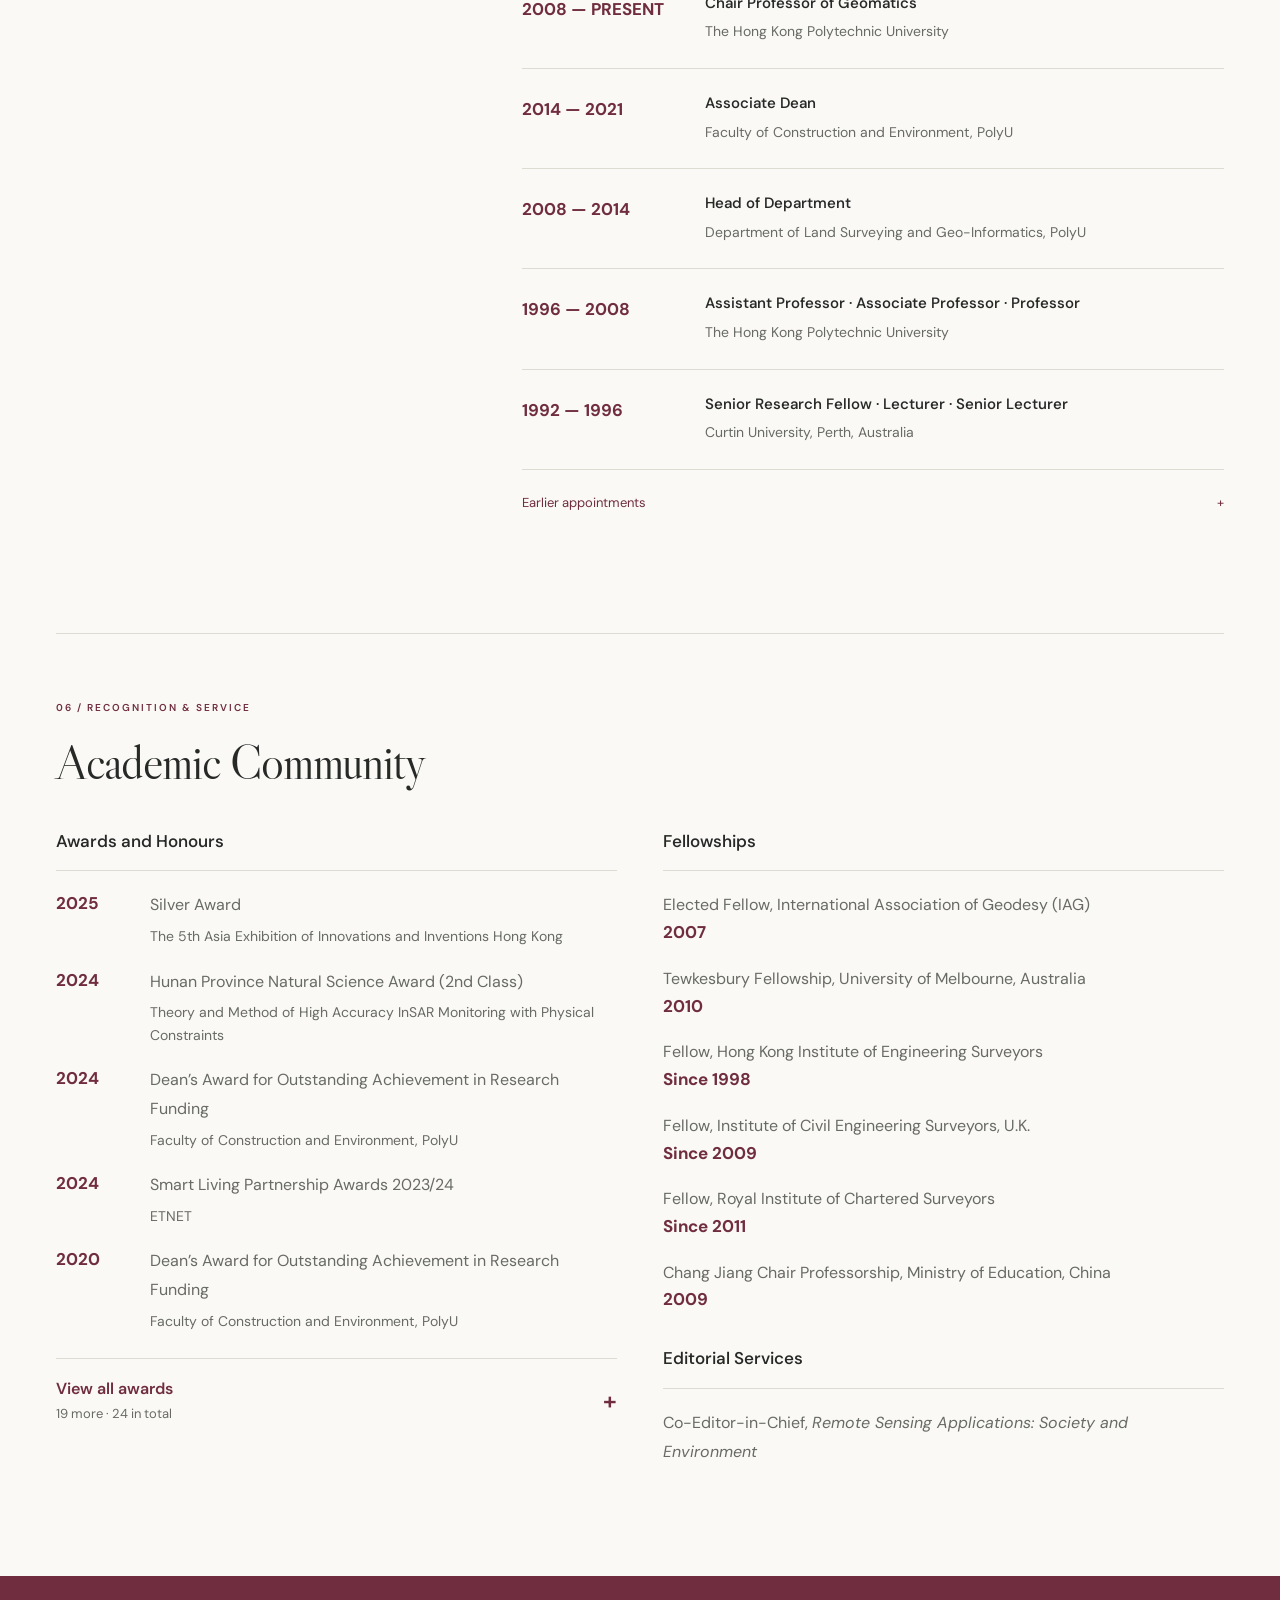
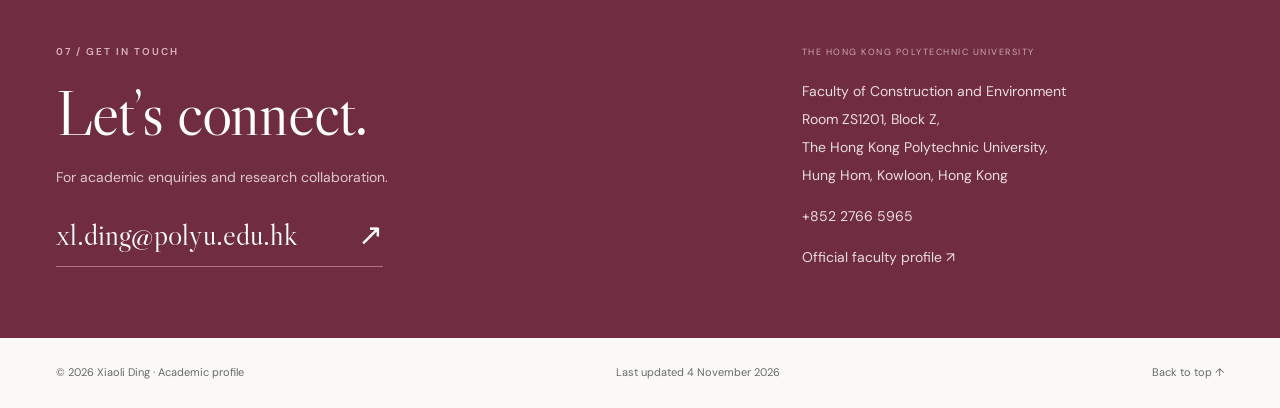
==== commit d99a5592: "Update homepage section titles" ====
--- a/index.html
+++ b/index.html
@@ -10,7 +10,7 @@
 <section id="about" class="section wrap split"><div class="section-title"><span class="eyebrow">01 / EDUCATION</span><h2>Education</h2></div><div class="section-body"><div class="education"><div><span>1993 · DOCTOR OF PHILOSOPHY</span><h3>The University of Sydney</h3><p>Sydney, Australia</p></div><div><span>1983 · BACHELOR OF ENGINEERING</span><h3>Central South University of Technology</h3><p>Now Central South University · Changsha, China</p></div></div></div></section>
 <section id="research" class="research"><div class="wrap"><div class="section-heading"><div><span class="eyebrow">02 / RESEARCH</span><h2>Research Interests</h2></div><p>Geospatial technologies for understanding deformation, <br>monitoring hazards and shaping sustainable cities.</p></div><div class="research-grid"><article><div class="research-visual" aria-hidden="true"><svg viewBox="0 0 280 130"><g fill="none" stroke="currentColor"><ellipse cx="140" cy="70" rx="93" ry="37" transform="rotate(-20 140 70)"/><ellipse cx="140" cy="70" rx="54" ry="57" transform="rotate(35 140 70)"/><circle cx="140" cy="70" r="31"/><path d="M109 70h62M140 39c-23 25-23 39 0 62M140 39c23 25 23 39 0 62"/><path d="M197 24l13 5-4 14-14-5zM198 26l-12-4-3 10 12 4M208 33l13 4-3 10-12-4"/></g><circle cx="69" cy="94" r="3" fill="currentColor"/></svg></div><span class="research-number">01</span><h3>Radar Remote Sensing</h3><p>SAR and multi-temporal InSAR methods for precise deformation measurement, phase reconstruction and Earth observation.</p><a href="publications.html?q=InSAR">Explore publications <span>↗</span></a></article><article><div class="research-visual" aria-hidden="true"><svg viewBox="0 0 280 130"><g fill="none" stroke="currentColor"><path d="M34 100h212M54 100V59M226 100V59M54 61q86 79 172 0M54 61h172M75 77v23M98 88v12M119 97v3M163 97v3M185 88v12M207 77v23M140 29v27M126 20q14-14 28 0M117 12q23-24 46 0"/><circle cx="140" cy="61" r="5"/><path d="M72 111h137"/></g></svg></div><span class="research-number">02</span><h3>Positioning & Sensing</h3><p>GNSS, integrated sensors and distributed optical fibre sensing for structural health and infrastructure monitoring.</p><a href="publications.html?q=GNSS">Explore publications <span>↗</span></a></article><article><div class="research-visual" aria-hidden="true"><svg viewBox="0 0 280 130"><g fill="none" stroke="currentColor"><path d="M27 102l63-73 52 51 39-38 70 60M53 102l43-48 47 48M165 102l19-34 41 34M73 102l23-27 25 27M52 112h180M80 123h123"/><circle cx="145" cy="37" r="4"/><path d="M145 24v-9M158 37h9M145 50v9M132 37h-9M137 29l-7-7M153 45l7 7"/></g></svg></div><span class="research-number">03</span><h3>Geohazards & Resilience</h3><p>Ground deformation, landslides and subsidence; understanding environmental change and risks to communities.</p><a href="publications.html?q=landslide">Explore publications <span>↗</span></a></article><article><div class="research-visual" aria-hidden="true"><svg viewBox="0 0 280 130"><g fill="none" stroke="currentColor"><path d="M40 100V62h31v38M80 100V33h37v67M128 100V51h28v49M168 100V23h42v77M220 100V73h20v27M30 100h220M50 72h10M50 84h10M90 46h17M90 60h17M90 74h17M180 35h18M180 50h18M180 65h18M180 80h18M40 114q20-10 40 0t40 0t40 0t40 0t40 0"/></g></svg></div><span class="research-number">04</span><h3>Land & Space</h3><p>Land creation, optimal use of land and space, and geospatial evidence for sustainable urban environments.</p><a href="https://www.polyu.edu.hk/rils/" target="_blank" rel="noopener">Discover RILS <span>↗</span></a></article></div></div></section>
 <section id="publications" class="section wrap"><div class="section-heading"><div><span class="eyebrow">03 / PUBLICATIONS</span><h2>Recent Work</h2></div><a class="text-link" href="publications.html">Browse publication archive <span>↗</span></a></div><div class="publication-intro"><p>Latest research across Earth observation and the built environment.</p><span>UPDATED 4 NOVEMBER 2026</span></div><div id="recent-publications" class="publication-list"></div><noscript><p><a href="publications.html">Open the publication archive</a> or <a href="https://scholar.google.com/citations?user=EL159QgAAAAJ&amp;sortby=pubdate">view recent work on Google Scholar</a>.</p></noscript><div class="pub-bottom"><a class="button outline" href="publications.html">All publications <span>→</span></a><p>Recent entries checked against <a href="https://scholar.google.com/citations?user=EL159QgAAAAJ&amp;sortby=pubdate" target="_blank" rel="noopener">Google Scholar ↗</a></p></div></section>
-<section id="projects" class="project-section"><div class="wrap section split"><div class="section-title"><span class="eyebrow">04 / SELECTED PROJECTS</span><h2>Research <br>Projects</h2><p>Selected projects as principal investigator.</p></div><div class="project-list"><article><span>2025 — 2027 · CNERC</span><h3>Development of Mobile Surveying Technology for Detection of Sinkhole</h3><p>February 2025 – January 2027</p></article><article><span>2024 — 2028</span><h3>Detection of underground water pipe leakage based on multitemporal PolInSAR technology</h3><p>January 2024 – December 2028</p></article><article><span>2024 — 2026 · RGC / GRF</span><h3>Development of Deep Learning Based InSAR Technique for More Accurate Coseismic Deformation Modeling</h3><p>January 2024 – December 2026 · Project 15234423</p></article><article><span>2024 — 2026 · LSGI</span><h3>“Seeing Through Clouds” Satellite Remote Sensing by Unifying Optical and SAR Sensors</h3><p>May 2024 – May 2026</p></article><article><span>2023 — 2025 · RGC / GRF</span><h3>New Multi-Temporal InSAR Technique for Monitoring Stability of Civil Infrastructures</h3><p>January 2023 – December 2025 · Project 15231822</p></article><details class="project-archive"><summary><span>View all projects <small>· 43 additional projects</small></span><span class="project-chevron" aria-hidden="true">⌄</span></summary><p>Together with the five featured projects above, this archive lists the 48 projects recorded in Professor Ding’s CV as principal investigator.</p><ul><li><span class="project-date">2022–2023</span><span>Distributed Fiber Optic Sensing System</span></li>
+<section id="projects" class="project-section"><div class="wrap section split"><div class="section-title"><span class="eyebrow">04 / SELECTED PROJECTS</span><h2>Research <br>Project</h2><p>Selected projects as principal investigator.</p></div><div class="project-list"><article><span>2025 — 2027 · CNERC</span><h3>Development of Mobile Surveying Technology for Detection of Sinkhole</h3><p>February 2025 – January 2027</p></article><article><span>2024 — 2028</span><h3>Detection of underground water pipe leakage based on multitemporal PolInSAR technology</h3><p>January 2024 – December 2028</p></article><article><span>2024 — 2026 · RGC / GRF</span><h3>Development of Deep Learning Based InSAR Technique for More Accurate Coseismic Deformation Modeling</h3><p>January 2024 – December 2026 · Project 15234423</p></article><article><span>2024 — 2026 · LSGI</span><h3>“Seeing Through Clouds” Satellite Remote Sensing by Unifying Optical and SAR Sensors</h3><p>May 2024 – May 2026</p></article><article><span>2023 — 2025 · RGC / GRF</span><h3>New Multi-Temporal InSAR Technique for Monitoring Stability of Civil Infrastructures</h3><p>January 2023 – December 2025 · Project 15231822</p></article><details class="project-archive"><summary><span>View all projects <small>· 43 additional projects</small></span><span class="project-chevron" aria-hidden="true">⌄</span></summary><p>Together with the five featured projects above, this archive lists the 48 projects recorded in Professor Ding’s CV as principal investigator.</p><ul><li><span class="project-date">2022–2023</span><span>Distributed Fiber Optic Sensing System</span></li>
 <li><span class="project-date">2021–2022</span><span>Mobile Mapping System</span></li>
 <li><span class="project-date">2020–2022</span><span>Development of Ground-Based Radar Remote Sensing Techniques for Long-Term Monitoring of Fast Deformation over Extended Areas</span></li>
 <li><span class="project-date">2020–2022</span><span>Development of Integrated InSAR and Mobile Surveying Technologies for Monitoring Land Subsidence</span></li>
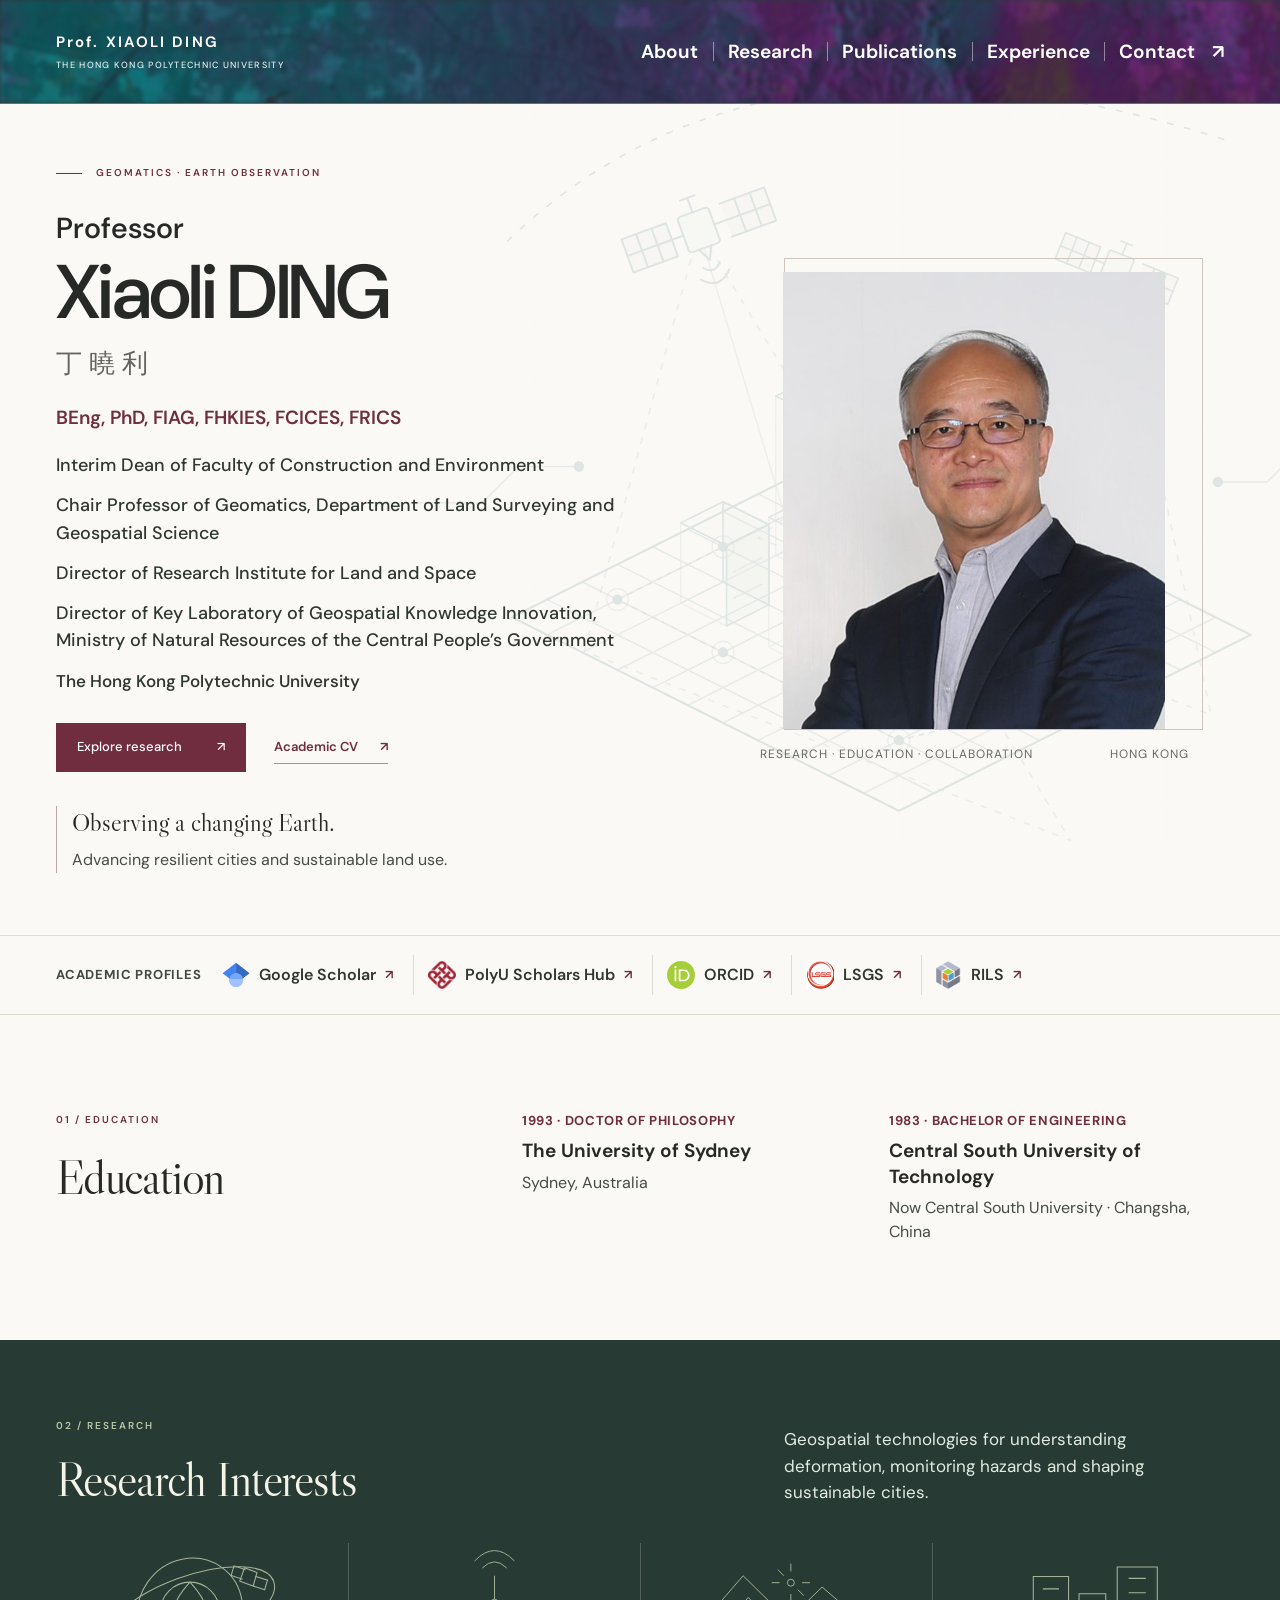
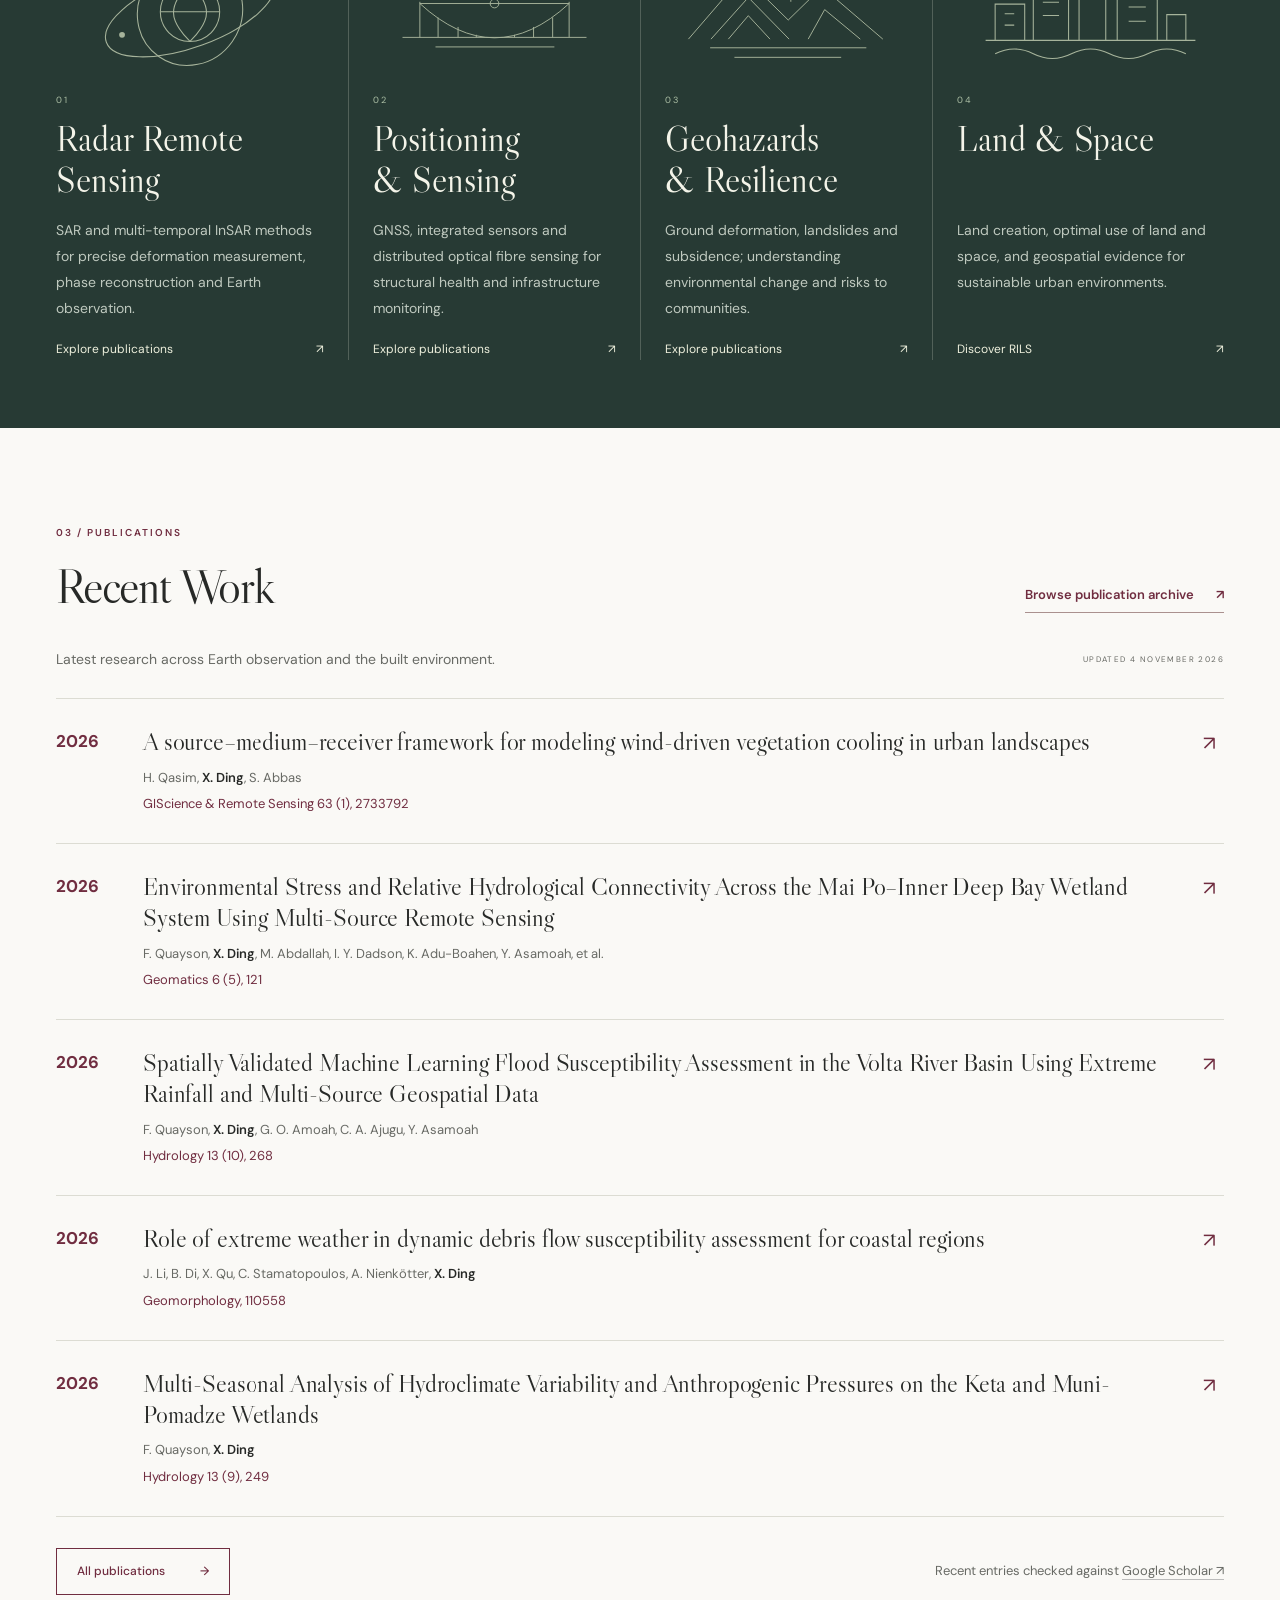
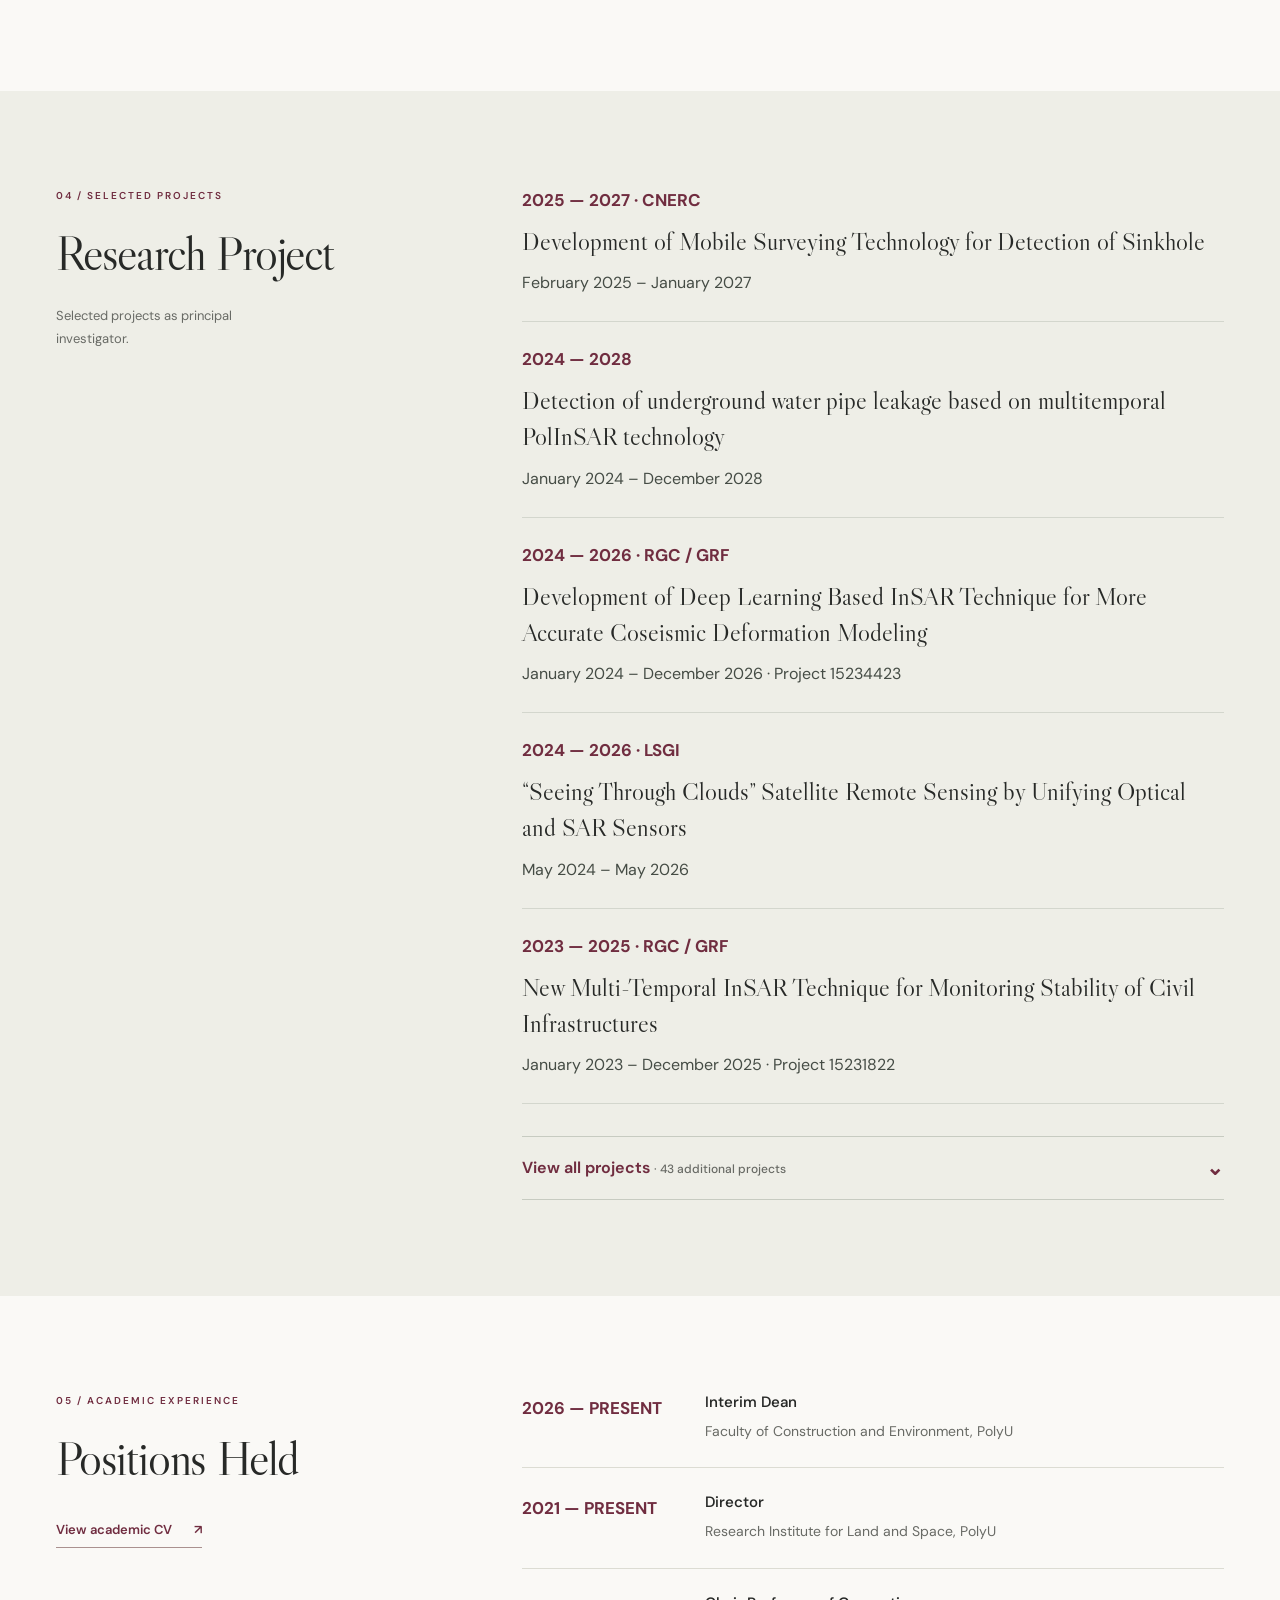
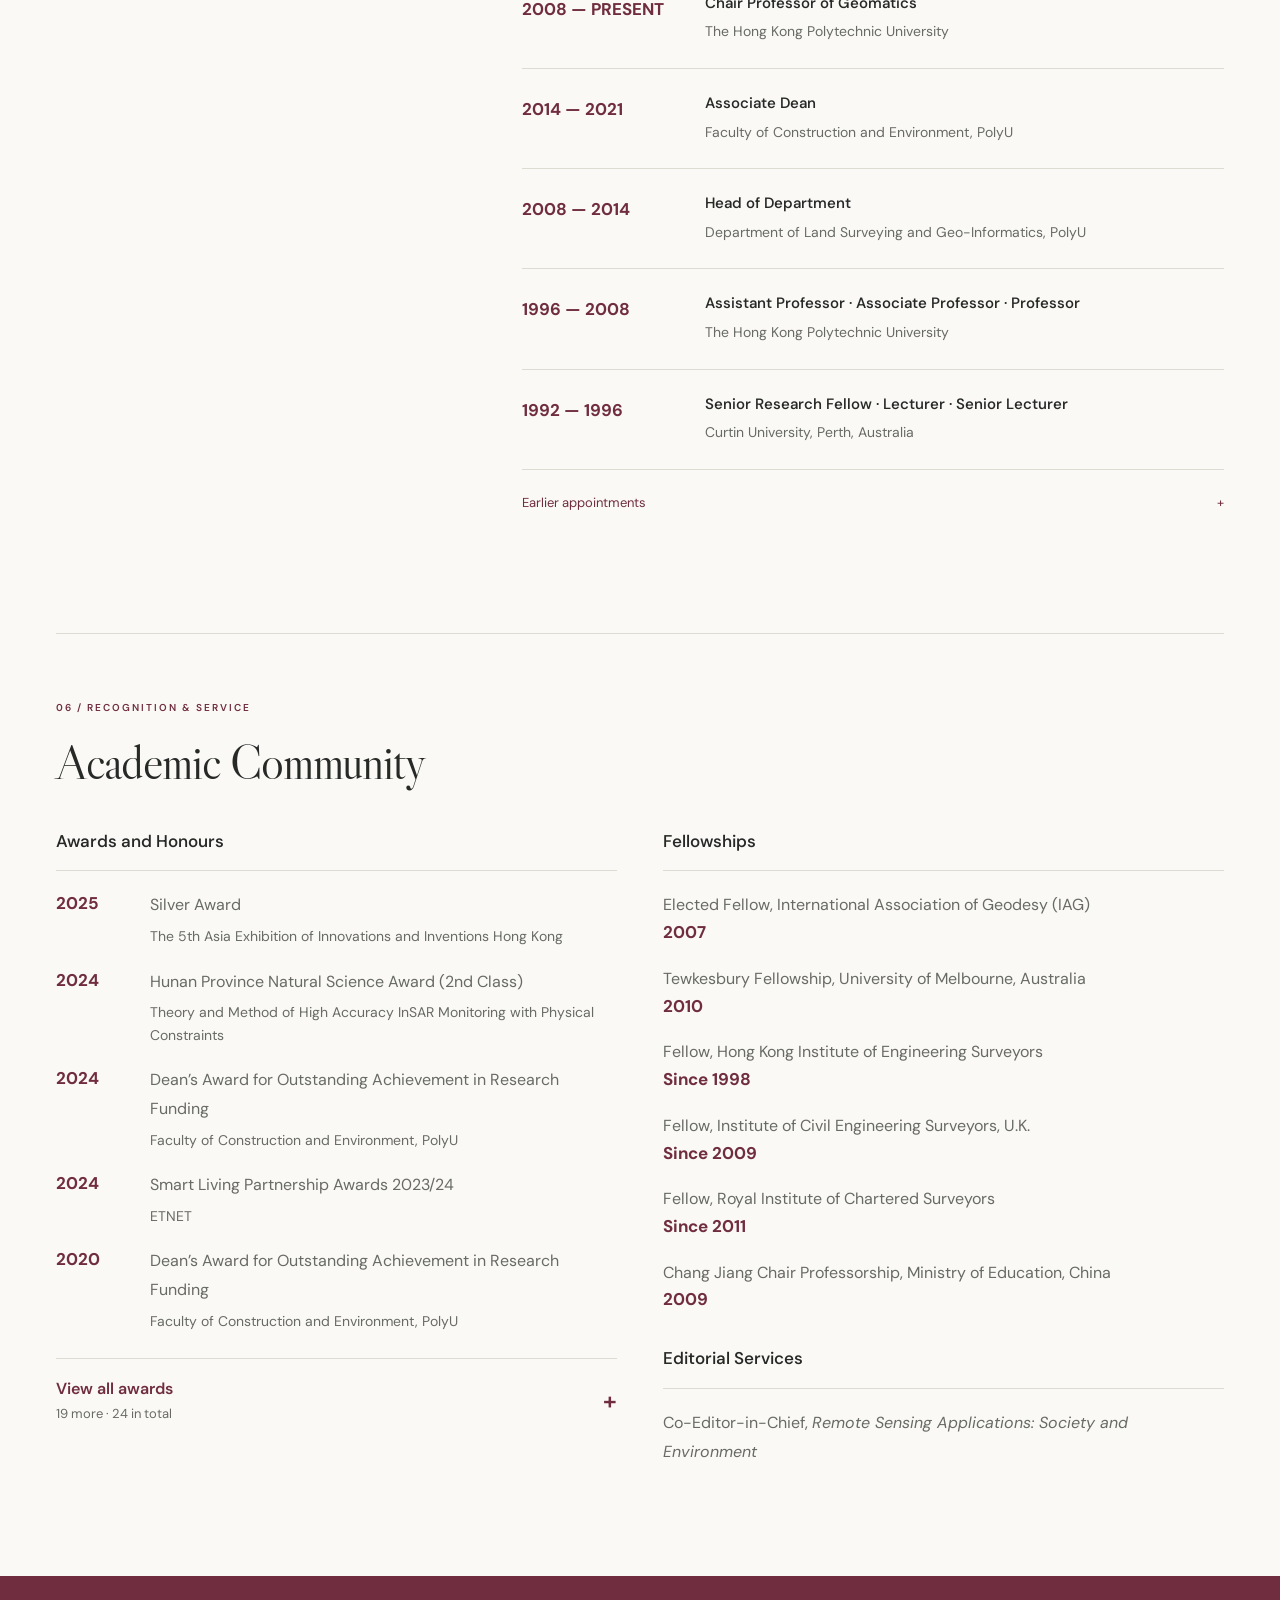
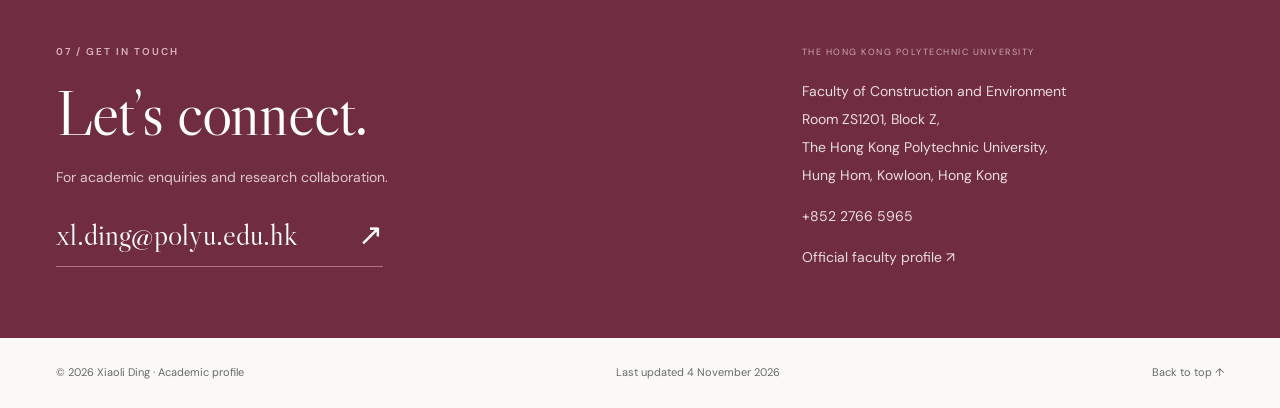
==== commit 8f93c4a1: "Keep Research Project heading on one line" ====
--- a/index.html
+++ b/index.html
@@ -1,6 +1,6 @@
 <!doctype html>
 <html lang="en">
-<head><meta charset="utf-8"><meta name="viewport" content="width=device-width,initial-scale=1"><meta name="theme-color" content="#702d40"><meta name="description" content="Professor Xiaoli Ding, Chair Professor of Geomatics at The Hong Kong Polytechnic University. Research in InSAR, GNSS, geohazards, and land and space."><title>Professor Xiaoli Ding | Geomatics · PolyU</title><link rel="icon" href="assets/favicon.svg" type="image/svg+xml"><link rel="stylesheet" href="styles.css?v=6ed933c4da97"><script src="publications-data.js?v=57ed1a5712d6" defer></script><script src="app.js?v=8516279ea5c7" defer></script></head>
+<head><meta charset="utf-8"><meta name="viewport" content="width=device-width,initial-scale=1"><meta name="theme-color" content="#702d40"><meta name="description" content="Professor Xiaoli Ding, Chair Professor of Geomatics at The Hong Kong Polytechnic University. Research in InSAR, GNSS, geohazards, and land and space."><title>Professor Xiaoli Ding | Geomatics · PolyU</title><link rel="icon" href="assets/favicon.svg" type="image/svg+xml"><link rel="stylesheet" href="styles.css?v=c17488776634"><script src="publications-data.js?v=57ed1a5712d6" defer></script><script src="app.js?v=8516279ea5c7" defer></script></head>
 <body class="home-profile">
 <a class="skip" href="#main">Skip to content</a>
 <header class="header"><a class="identity" href="index.html" aria-label="Xiaoli Ding home"><span>Prof. XIAOLI DING<small>THE HONG KONG POLYTECHNIC UNIVERSITY</small></span></a><button class="menu-toggle" aria-label="Open navigation" aria-expanded="false" aria-controls="navigation">Menu <span>☰</span></button><nav id="navigation" aria-label="Main navigation"><a href="#about">About</a><a href="#research">Research</a><a href="publications.html">Publications</a><a href="#experience">Experience</a><a href="#contact" class="nav-contact">Contact <span>↗</span></a></nav></header>
@@ -10,7 +10,7 @@
 <section id="about" class="section wrap split"><div class="section-title"><span class="eyebrow">01 / EDUCATION</span><h2>Education</h2></div><div class="section-body"><div class="education"><div><span>1993 · DOCTOR OF PHILOSOPHY</span><h3>The University of Sydney</h3><p>Sydney, Australia</p></div><div><span>1983 · BACHELOR OF ENGINEERING</span><h3>Central South University of Technology</h3><p>Now Central South University · Changsha, China</p></div></div></div></section>
 <section id="research" class="research"><div class="wrap"><div class="section-heading"><div><span class="eyebrow">02 / RESEARCH</span><h2>Research Interests</h2></div><p>Geospatial technologies for understanding deformation, <br>monitoring hazards and shaping sustainable cities.</p></div><div class="research-grid"><article><div class="research-visual" aria-hidden="true"><svg viewBox="0 0 280 130"><g fill="none" stroke="currentColor"><ellipse cx="140" cy="70" rx="93" ry="37" transform="rotate(-20 140 70)"/><ellipse cx="140" cy="70" rx="54" ry="57" transform="rotate(35 140 70)"/><circle cx="140" cy="70" r="31"/><path d="M109 70h62M140 39c-23 25-23 39 0 62M140 39c23 25 23 39 0 62"/><path d="M197 24l13 5-4 14-14-5zM198 26l-12-4-3 10 12 4M208 33l13 4-3 10-12-4"/></g><circle cx="69" cy="94" r="3" fill="currentColor"/></svg></div><span class="research-number">01</span><h3>Radar Remote Sensing</h3><p>SAR and multi-temporal InSAR methods for precise deformation measurement, phase reconstruction and Earth observation.</p><a href="publications.html?q=InSAR">Explore publications <span>↗</span></a></article><article><div class="research-visual" aria-hidden="true"><svg viewBox="0 0 280 130"><g fill="none" stroke="currentColor"><path d="M34 100h212M54 100V59M226 100V59M54 61q86 79 172 0M54 61h172M75 77v23M98 88v12M119 97v3M163 97v3M185 88v12M207 77v23M140 29v27M126 20q14-14 28 0M117 12q23-24 46 0"/><circle cx="140" cy="61" r="5"/><path d="M72 111h137"/></g></svg></div><span class="research-number">02</span><h3>Positioning & Sensing</h3><p>GNSS, integrated sensors and distributed optical fibre sensing for structural health and infrastructure monitoring.</p><a href="publications.html?q=GNSS">Explore publications <span>↗</span></a></article><article><div class="research-visual" aria-hidden="true"><svg viewBox="0 0 280 130"><g fill="none" stroke="currentColor"><path d="M27 102l63-73 52 51 39-38 70 60M53 102l43-48 47 48M165 102l19-34 41 34M73 102l23-27 25 27M52 112h180M80 123h123"/><circle cx="145" cy="37" r="4"/><path d="M145 24v-9M158 37h9M145 50v9M132 37h-9M137 29l-7-7M153 45l7 7"/></g></svg></div><span class="research-number">03</span><h3>Geohazards & Resilience</h3><p>Ground deformation, landslides and subsidence; understanding environmental change and risks to communities.</p><a href="publications.html?q=landslide">Explore publications <span>↗</span></a></article><article><div class="research-visual" aria-hidden="true"><svg viewBox="0 0 280 130"><g fill="none" stroke="currentColor"><path d="M40 100V62h31v38M80 100V33h37v67M128 100V51h28v49M168 100V23h42v77M220 100V73h20v27M30 100h220M50 72h10M50 84h10M90 46h17M90 60h17M90 74h17M180 35h18M180 50h18M180 65h18M180 80h18M40 114q20-10 40 0t40 0t40 0t40 0t40 0"/></g></svg></div><span class="research-number">04</span><h3>Land & Space</h3><p>Land creation, optimal use of land and space, and geospatial evidence for sustainable urban environments.</p><a href="https://www.polyu.edu.hk/rils/" target="_blank" rel="noopener">Discover RILS <span>↗</span></a></article></div></div></section>
 <section id="publications" class="section wrap"><div class="section-heading"><div><span class="eyebrow">03 / PUBLICATIONS</span><h2>Recent Work</h2></div><a class="text-link" href="publications.html">Browse publication archive <span>↗</span></a></div><div class="publication-intro"><p>Latest research across Earth observation and the built environment.</p><span>UPDATED 4 NOVEMBER 2026</span></div><div id="recent-publications" class="publication-list"></div><noscript><p><a href="publications.html">Open the publication archive</a> or <a href="https://scholar.google.com/citations?user=EL159QgAAAAJ&amp;sortby=pubdate">view recent work on Google Scholar</a>.</p></noscript><div class="pub-bottom"><a class="button outline" href="publications.html">All publications <span>→</span></a><p>Recent entries checked against <a href="https://scholar.google.com/citations?user=EL159QgAAAAJ&amp;sortby=pubdate" target="_blank" rel="noopener">Google Scholar ↗</a></p></div></section>
-<section id="projects" class="project-section"><div class="wrap section split"><div class="section-title"><span class="eyebrow">04 / SELECTED PROJECTS</span><h2>Research <br>Project</h2><p>Selected projects as principal investigator.</p></div><div class="project-list"><article><span>2025 — 2027 · CNERC</span><h3>Development of Mobile Surveying Technology for Detection of Sinkhole</h3><p>February 2025 – January 2027</p></article><article><span>2024 — 2028</span><h3>Detection of underground water pipe leakage based on multitemporal PolInSAR technology</h3><p>January 2024 – December 2028</p></article><article><span>2024 — 2026 · RGC / GRF</span><h3>Development of Deep Learning Based InSAR Technique for More Accurate Coseismic Deformation Modeling</h3><p>January 2024 – December 2026 · Project 15234423</p></article><article><span>2024 — 2026 · LSGI</span><h3>“Seeing Through Clouds” Satellite Remote Sensing by Unifying Optical and SAR Sensors</h3><p>May 2024 – May 2026</p></article><article><span>2023 — 2025 · RGC / GRF</span><h3>New Multi-Temporal InSAR Technique for Monitoring Stability of Civil Infrastructures</h3><p>January 2023 – December 2025 · Project 15231822</p></article><details class="project-archive"><summary><span>View all projects <small>· 43 additional projects</small></span><span class="project-chevron" aria-hidden="true">⌄</span></summary><p>Together with the five featured projects above, this archive lists the 48 projects recorded in Professor Ding’s CV as principal investigator.</p><ul><li><span class="project-date">2022–2023</span><span>Distributed Fiber Optic Sensing System</span></li>
+<section id="projects" class="project-section"><div class="wrap section split"><div class="section-title"><span class="eyebrow">04 / SELECTED PROJECTS</span><h2>Research Project</h2><p>Selected projects as principal investigator.</p></div><div class="project-list"><article><span>2025 — 2027 · CNERC</span><h3>Development of Mobile Surveying Technology for Detection of Sinkhole</h3><p>February 2025 – January 2027</p></article><article><span>2024 — 2028</span><h3>Detection of underground water pipe leakage based on multitemporal PolInSAR technology</h3><p>January 2024 – December 2028</p></article><article><span>2024 — 2026 · RGC / GRF</span><h3>Development of Deep Learning Based InSAR Technique for More Accurate Coseismic Deformation Modeling</h3><p>January 2024 – December 2026 · Project 15234423</p></article><article><span>2024 — 2026 · LSGI</span><h3>“Seeing Through Clouds” Satellite Remote Sensing by Unifying Optical and SAR Sensors</h3><p>May 2024 – May 2026</p></article><article><span>2023 — 2025 · RGC / GRF</span><h3>New Multi-Temporal InSAR Technique for Monitoring Stability of Civil Infrastructures</h3><p>January 2023 – December 2025 · Project 15231822</p></article><details class="project-archive"><summary><span>View all projects <small>· 43 additional projects</small></span><span class="project-chevron" aria-hidden="true">⌄</span></summary><p>Together with the five featured projects above, this archive lists the 48 projects recorded in Professor Ding’s CV as principal investigator.</p><ul><li><span class="project-date">2022–2023</span><span>Distributed Fiber Optic Sensing System</span></li>
 <li><span class="project-date">2021–2022</span><span>Mobile Mapping System</span></li>
 <li><span class="project-date">2020–2022</span><span>Development of Ground-Based Radar Remote Sensing Techniques for Long-Term Monitoring of Fast Deformation over Extended Areas</span></li>
 <li><span class="project-date">2020–2022</span><span>Development of Integrated InSAR and Mobile Surveying Technologies for Monitoring Land Subsidence</span></li>
--- a/styles.css
+++ b/styles.css
@@ -251,3 +251,12 @@
 @media print {
   .cv .page-intro h1 { font-size: 30pt; }
 }
+
+#projects .section-title {
+  container-type: inline-size;
+}
+
+#projects .section-title h2 {
+  font-size: min(48px, 13cqi);
+  white-space: nowrap;
+}
